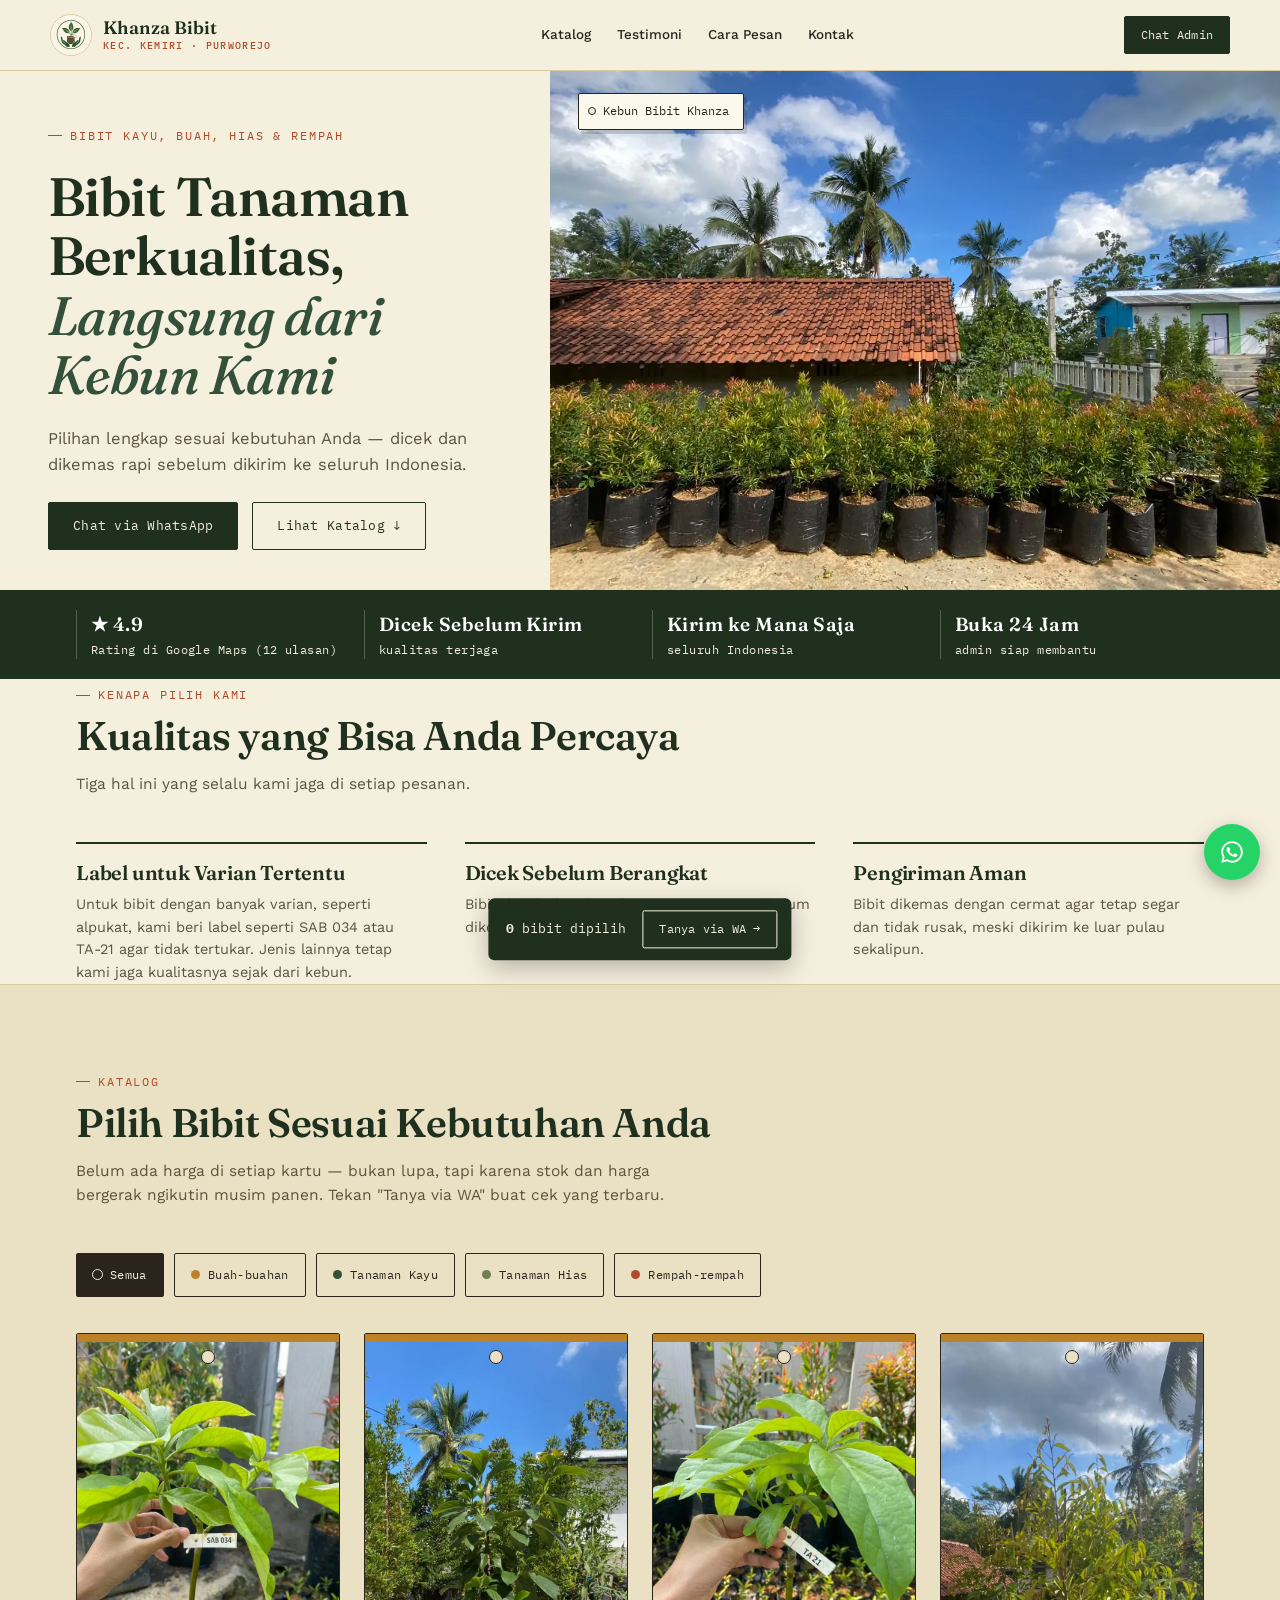
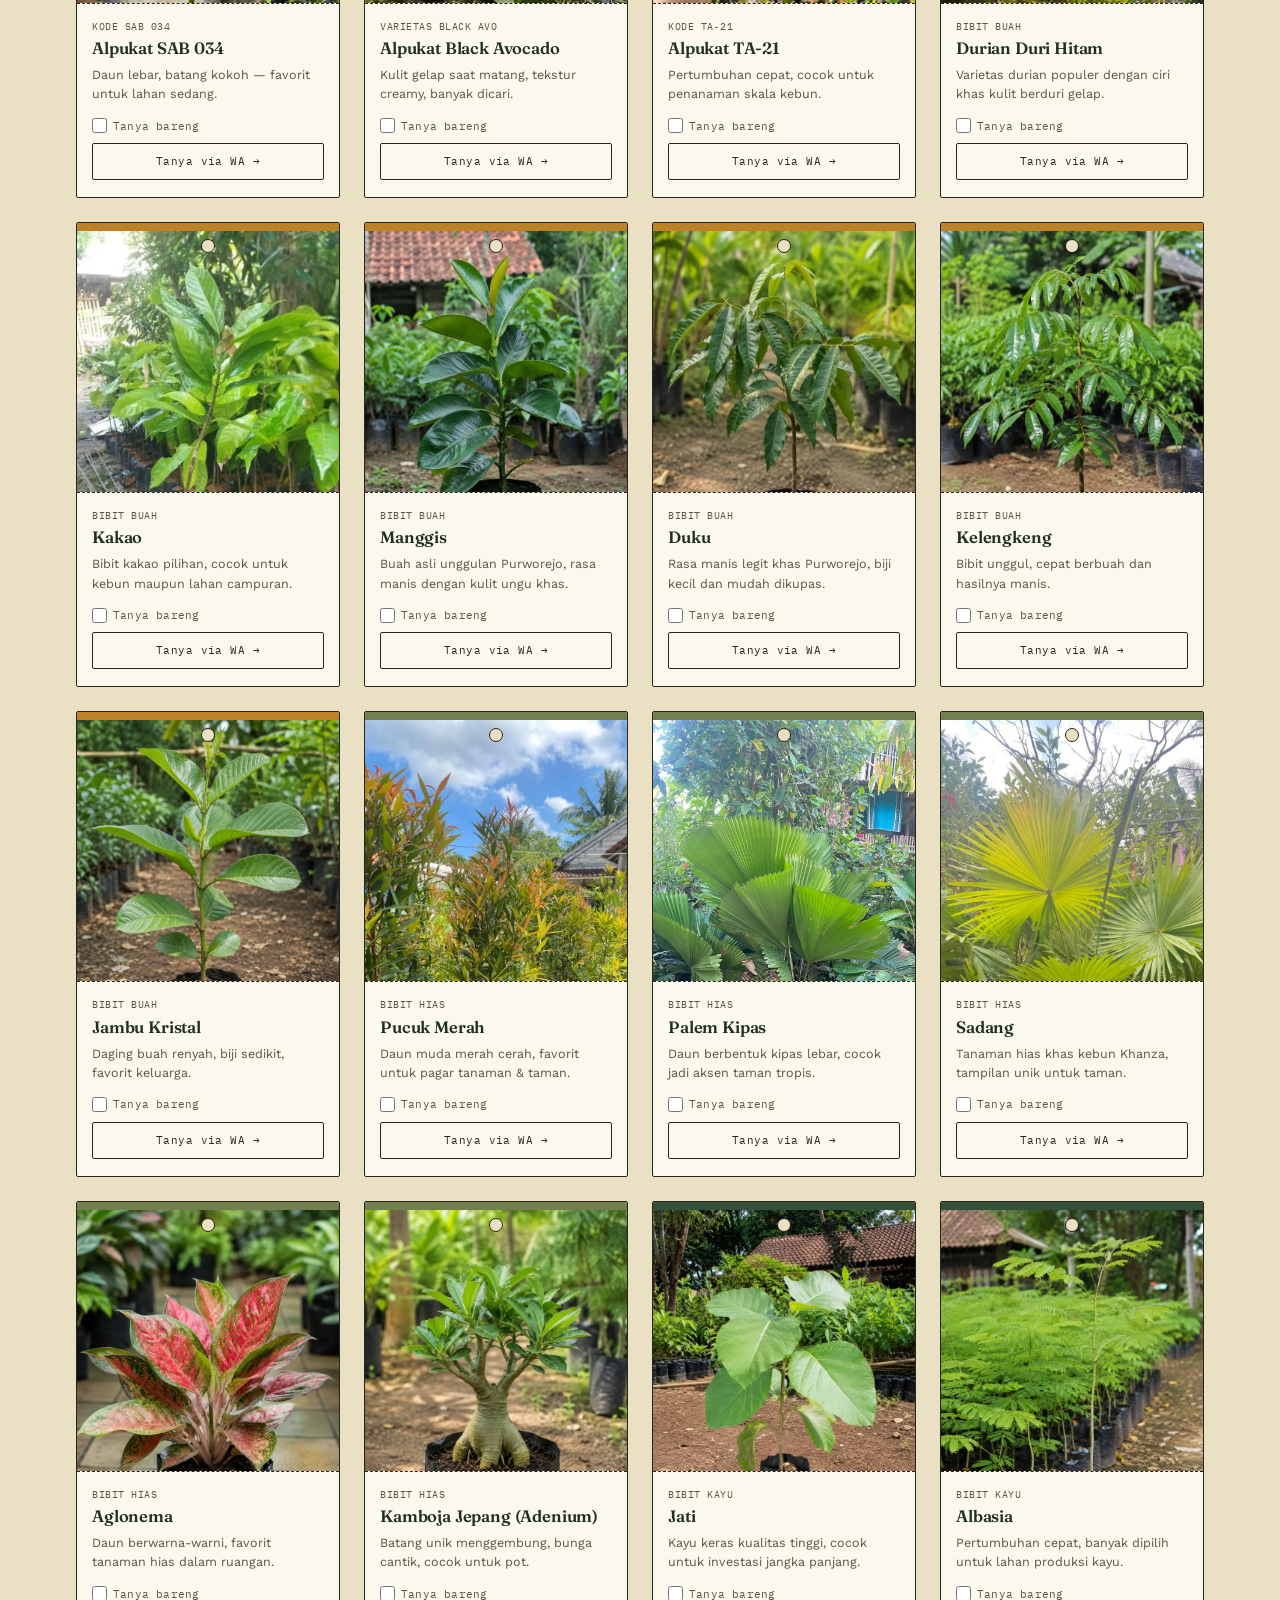
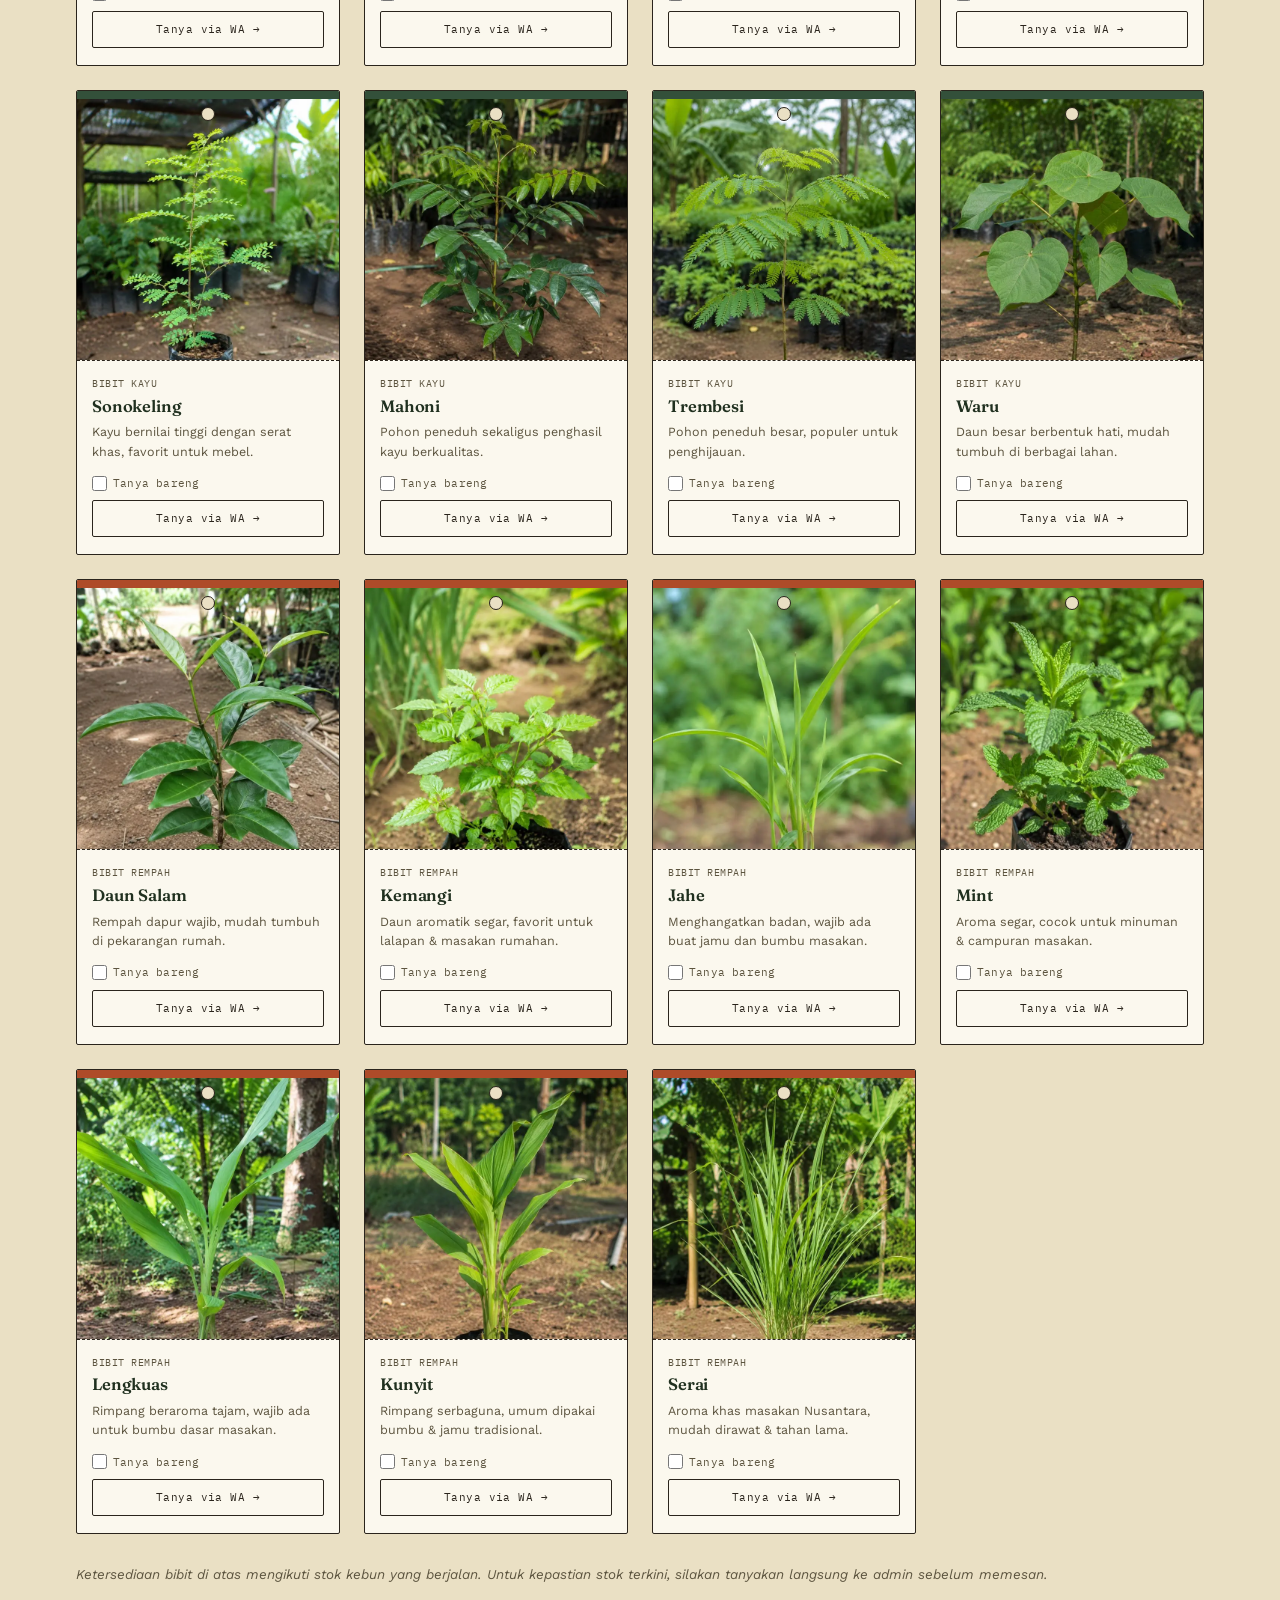
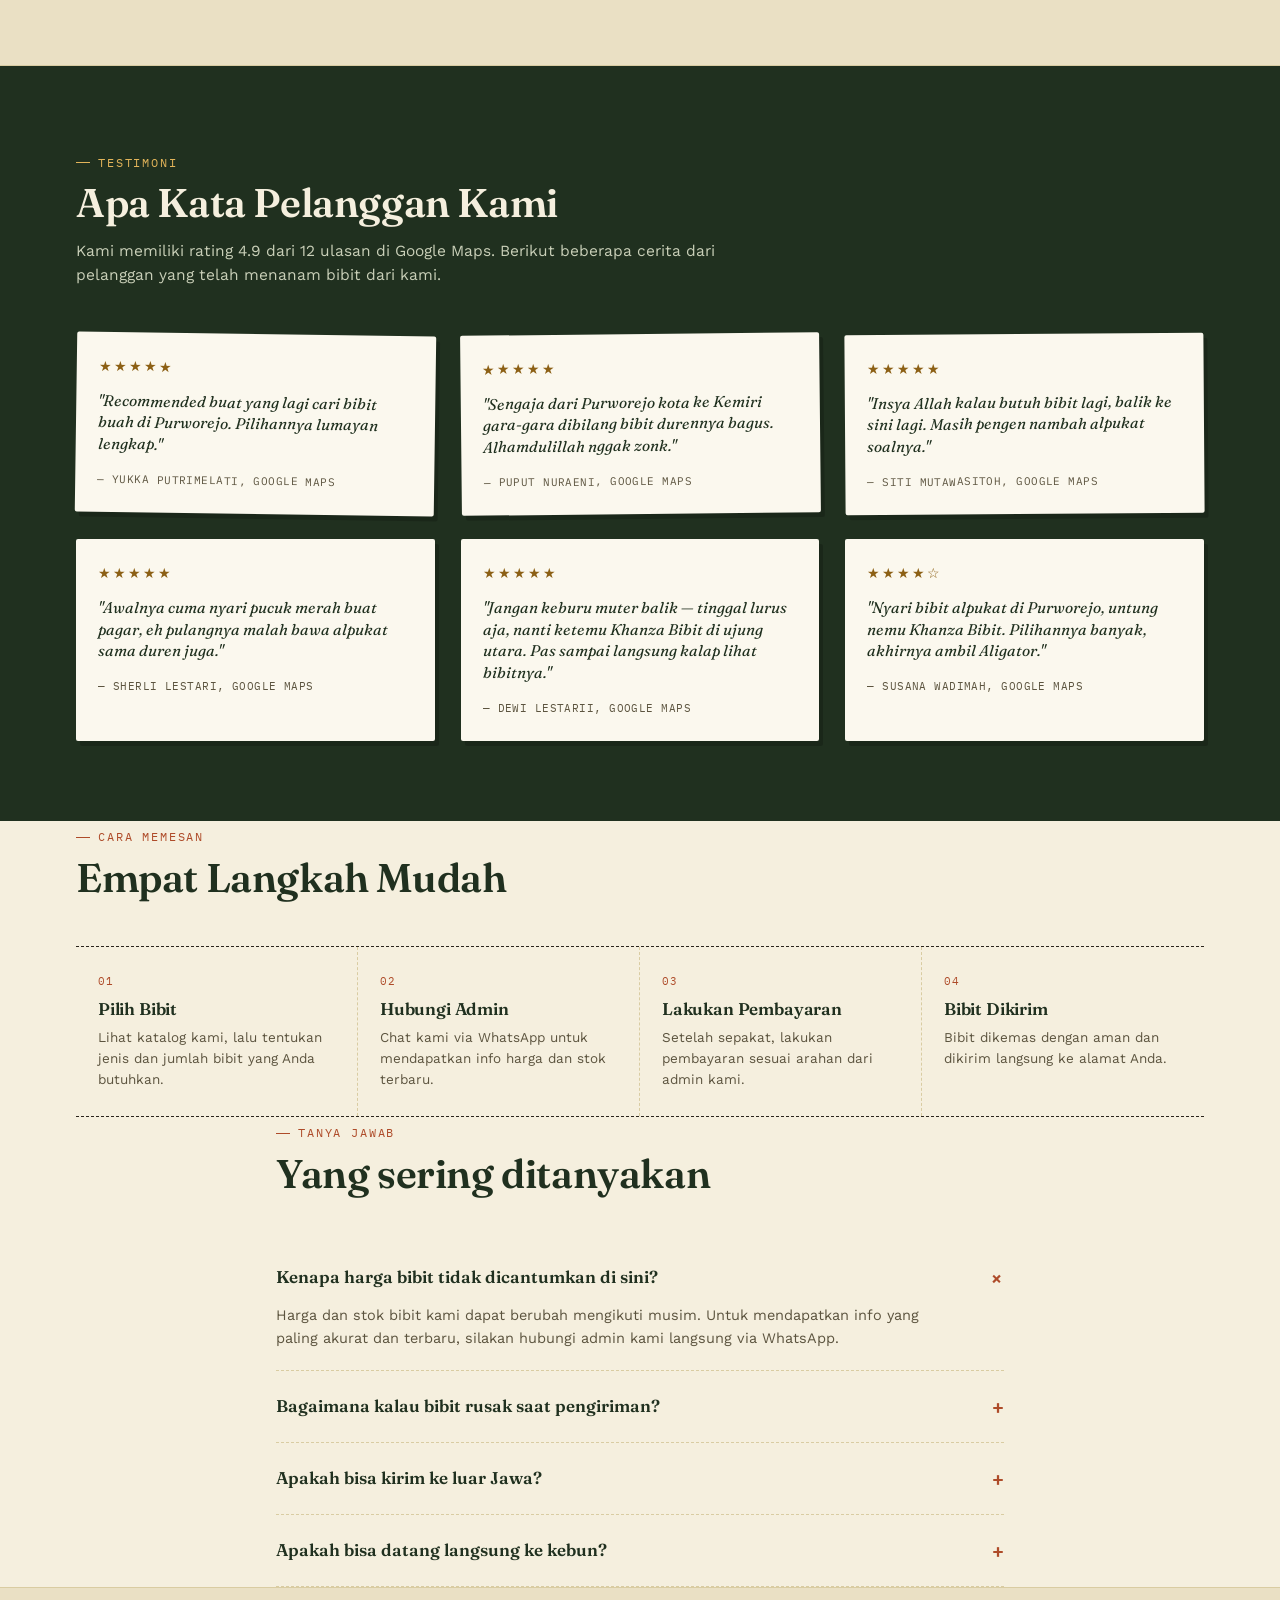
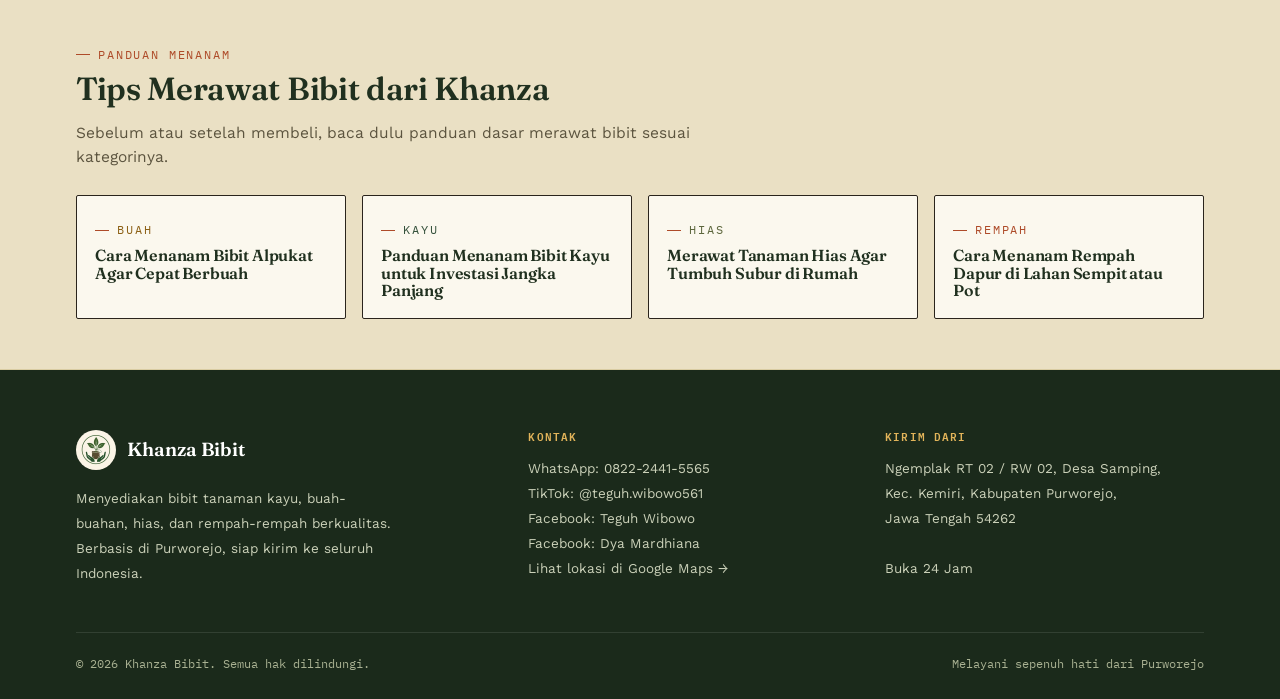
==== index.html @ 4791e029 "Add files via upload" ====
<!DOCTYPE html>
<html lang="id">
<head>
<meta charset="UTF-8">
<meta name="google-site-verification" content="ctXkL6KuBMznNHbs9jCUApY6yQh5nB_k7ubTmcG5HVM" />
<meta name="viewport" content="width=device-width, initial-scale=1.0">
<title>Khanza Bibit — Purworejo | Bibit Kayu, Buah, Hias &amp; Rempah</title>
<meta name="description" content="Khanza Bibit, Purworejo — bibit kayu, buah, hias, dan rempah berkualitas, dicek sebelum dikirim ke seluruh Indonesia. Rating 4.9, 12 ulasan Google Maps.">
<link rel="icon" type="image/png" href="images/favicon.png">
<link rel="apple-touch-icon" href="images/apple-touch-icon.png">
<meta property="og:title" content="Khanza Bibit — Purworejo">
<meta property="og:description" content="Bibit tanaman kayu, buah-buahan, hias, dan rempah-rempah berkualitas dari Purworejo. Dicek sebelum dikirim ke seluruh Indonesia.">
<meta property="og:image" content="https://khanzabibit.vercel.app/images/banner.jpg">
<meta property="og:type" content="website">
<meta property="og:url" content="https://khanzabibit.vercel.app/">
<meta name="twitter:card" content="summary_large_image">
<meta name="twitter:title" content="Khanza Bibit — Purworejo">
<meta name="twitter:description" content="Bibit tanaman kayu, buah-buahan, hias, dan rempah-rempah berkualitas dari Purworejo. Dicek sebelum dikirim ke seluruh Indonesia.">
<meta name="twitter:image" content="https://khanzabibit.vercel.app/images/banner.jpg">
<link rel="canonical" href="https://khanzabibit.vercel.app/">
<link rel="preload" as="image" href="images/pucuk-merah-baris.webp" type="image/webp" fetchpriority="high">
<meta name="theme-color" content="#33503A">
<link rel="preconnect" href="https://fonts.googleapis.com">
<link rel="preconnect" href="https://fonts.gstatic.com" crossorigin>
<link href="https://fonts.googleapis.com/css2?family=Fraunces:ital,opsz,wght@0,9..144,400;0,9..144,500;0,9..144,600;0,9..144,700;1,9..144,500;1,9..144,600&family=Work+Sans:wght@400;500;600&family=IBM+Plex+Mono:wght@400;500;600&display=swap" rel="stylesheet">
<link rel="stylesheet" href="css/style.css">
</head>
<body>

<a href="#top" class="skip-link">Lewati ke konten utama</a>

<header>
  <div class="wrap nav">
    <a href="#top" class="brand">
      <picture><source srcset="images/logo.webp" type="image/webp"><img loading="lazy" src="images/logo.png" alt="Logo Khanza Bibit" width="160" height="160"></picture>
      <span class="brand-text">Khanza Bibit<span>Kec. Kemiri · Purworejo</span></span>
    </a>
    <nav class="nav-links" id="navLinks">
      <a href="#produk">Katalog</a>
      <a href="#testimoni">Testimoni</a>
      <a href="#cara-pesan">Cara Pesan</a>
      <a href="#kontak">Kontak</a>
    </nav>
    <a class="btn btn-fill btn-sm" style="display:none" id="navCta" href="https://wa.me/6282224415565?text=Halo%20Khanza%20Bibit%2C%20saya%20mau%20tanya%20bibit%20tanaman" target="_blank" rel="noopener">Chat Admin</a>
    <button class="menu-toggle" id="menuToggle" aria-label="Menu" aria-expanded="false" aria-controls="navLinks">
      <svg width="22" height="22" viewBox="0 0 24 24" fill="none" xmlns="http://www.w3.org/2000/svg" aria-hidden="true">
        <path d="M3 6H21" stroke="currentColor" stroke-width="2" stroke-linecap="round"/>
        <path d="M3 12H21" stroke="currentColor" stroke-width="2" stroke-linecap="round"/>
        <path d="M3 18H21" stroke="currentColor" stroke-width="2" stroke-linecap="round"/>
      </svg>
    </button>
  </div>
</header>

<main id="top">

  <!-- HERO -->
  <section class="hero" style="padding:0;">
    <div class="hero-copy">
      <span class="eyebrow">Bibit Kayu, Buah, Hias & Rempah</span>
      <h1>Bibit Tanaman Berkualitas, <em>Langsung dari Kebun Kami</em></h1>
      <p class="lede">Pilihan lengkap sesuai kebutuhan Anda — dicek dan dikemas rapi sebelum dikirim ke seluruh Indonesia.</p>
      <div class="hero-actions">
        <a class="btn btn-fill" href="https://wa.me/6282224415565?text=Halo%20Khanza%20Bibit%2C%20saya%20mau%20tanya-tanya" target="_blank" rel="noopener">Chat via WhatsApp</a>
        <a class="btn btn-line" href="#produk">Lihat Katalog ↓</a>
      </div>
    </div>
    <div class="hero-media">
      <picture><source srcset="images/pucuk-merah-baris.webp" type="image/webp"><img src="images/pucuk-merah-baris.jpg" alt="Barisan bibit Pucuk Merah di kebun Khanza Bibit, Purworejo" width="1600" height="900" fetchpriority="high"></picture>
      <span class="hero-tag">Kebun Bibit Khanza</span>
    </div>
  </section>

  <!-- STAT STRIP -->
  <div class="strip">
    <div class="wrap">
      <div class="item"><b>&#9733; 4.9</b>Rating di Google Maps (12 ulasan)</div>
      <div class="item"><b>Dicek Sebelum Kirim</b>kualitas terjaga</div>
      <div class="item"><b>Kirim ke Mana Saja</b>seluruh Indonesia</div>
      <div class="item"><b>Buka 24 Jam</b>admin siap membantu</div>
    </div>
  </div>

  <!-- KENAPA -->
  <section class="wrap">
    <div class="section-head">
      <span class="eyebrow">Kenapa Pilih Kami</span>
      <h2>Kualitas yang Bisa Anda Percaya</h2>
      <p>Tiga hal ini yang selalu kami jaga di setiap pesanan.</p>
    </div>
    <div class="why-grid">
      <div class="why-item">
        <h3>Label untuk Varian Tertentu</h3>
        <p>Untuk bibit dengan banyak varian, seperti alpukat, kami beri label seperti SAB&nbsp;034 atau TA&#8209;21 agar tidak tertukar. Jenis lainnya tetap kami jaga kualitasnya sejak dari kebun.</p>
      </div>
      <div class="why-item">
        <h3>Dicek Sebelum Berangkat</h3>
        <p>Bibit dipilih dan diperiksa satu per satu sebelum dikemas — bukan asal ambil dari kebun.</p>
      </div>
      <div class="why-item">
        <h3>Pengiriman Aman</h3>
        <p>Bibit dikemas dengan cermat agar tetap segar dan tidak rusak, meski dikirim ke luar pulau sekalipun.</p>
      </div>
    </div>
  </section>

  <!-- KATALOG -->
  <section class="katalog-bg" id="produk">
    <div class="wrap">
      <div class="section-head">
        <span class="eyebrow">Katalog</span>
        <h2>Pilih Bibit Sesuai Kebutuhan Anda</h2>
        <p>Belum ada harga di setiap kartu — bukan lupa, tapi karena stok dan harga bergerak ngikutin musim panen. Tekan "Tanya via WA" buat cek yang terbaru.</p>
      </div>

      <div class="filters" id="filters">
        <button class="filter-btn active" data-cat="all"><span class="dot" style="background:#2A241C"></span>Semua</button>
        <button class="filter-btn" data-cat="buah"><span class="dot" style="background:var(--ochre)"></span>Buah-buahan</button>
        <button class="filter-btn" data-cat="kayu"><span class="dot" style="background:var(--pine)"></span>Tanaman Kayu</button>
        <button class="filter-btn" data-cat="hias"><span class="dot" style="background:var(--moss-solid)"></span>Tanaman Hias</button>
        <button class="filter-btn" data-cat="rempah"><span class="dot" style="background:var(--paprika)"></span>Rempah-rempah</button>
      </div>

      <div class="grid-produk" id="grid-produk">

<!-- ===== BUAH-BUAHAN ===== -->

        <div class="produk" data-cat="buah">
          <div class="produk-band" style="background:var(--ochre)"></div>
          <div class="produk-img">
            <span class="produk-hole"></span>
            <picture><source srcset="images/alpukat-sab034.webp" type="image/webp"><img loading="lazy" src="images/alpukat-sab034.jpg" alt="Bibit alpukat SAB 034" width="756" height="1008"></picture>
          </div>
          <div class="produk-info">
            <div class="produk-kode">Kode SAB&nbsp;034</div>
            <h3>Alpukat SAB&nbsp;034</h3>
            <p class="produk-desc">Daun lebar, batang kokoh — favorit untuk lahan sedang.</p>
            <label class="produk-pilih"><input type="checkbox" class="pilih-produk" data-nama="Alpukat SAB 034"><span>Tanya bareng</span></label>
            <a class="produk-cta" href="https://wa.me/6282224415565?text=Halo%2C%20saya%20tertarik%20dengan%20Bibit%20Alpukat%20SAB%20034%2C%20boleh%20info%20harga%20%26%20stoknya%3F" target="_blank" rel="noopener">Tanya via WA →</a>
          </div>
        </div>

        <div class="produk" data-cat="buah">
          <div class="produk-band" style="background:var(--ochre)"></div>
          <div class="produk-img">
            <span class="produk-hole"></span>
            <picture><source srcset="images/alpukat-black-avocado.webp" type="image/webp"><img loading="lazy" src="images/alpukat-black-avocado.jpg" alt="Bibit alpukat Black Avocado" width="700" height="1244"></picture>
          </div>
          <div class="produk-info">
            <div class="produk-kode">Varietas Black Avo</div>
            <h3>Alpukat Black Avocado</h3>
            <p class="produk-desc">Kulit gelap saat matang, tekstur creamy, banyak dicari.</p>
            <label class="produk-pilih"><input type="checkbox" class="pilih-produk" data-nama="Alpukat Black Avocado"><span>Tanya bareng</span></label>
            <a class="produk-cta" href="https://wa.me/6282224415565?text=Halo%2C%20saya%20tertarik%20dengan%20Bibit%20Alpukat%20Black%20Avocado%2C%20boleh%20info%20harga%20%26%20stoknya%3F" target="_blank" rel="noopener">Tanya via WA →</a>
          </div>
        </div>

        <div class="produk" data-cat="buah">
          <div class="produk-band" style="background:var(--ochre)"></div>
          <div class="produk-img">
            <span class="produk-hole"></span>
            <picture><source srcset="images/alpukat-ta21.webp" type="image/webp"><img loading="lazy" src="images/alpukat-ta21.jpg" alt="Bibit alpukat TA-21" width="700" height="933"></picture>
          </div>
          <div class="produk-info">
            <div class="produk-kode">Kode TA&#8209;21</div>
            <h3>Alpukat TA&#8209;21</h3>
            <p class="produk-desc">Pertumbuhan cepat, cocok untuk penanaman skala kebun.</p>
            <label class="produk-pilih"><input type="checkbox" class="pilih-produk" data-nama="Alpukat TA-21"><span>Tanya bareng</span></label>
            <a class="produk-cta" href="https://wa.me/6282224415565?text=Halo%2C%20saya%20tertarik%20dengan%20Bibit%20Alpukat%20TA-21%2C%20boleh%20info%20harga%20%26%20stoknya%3F" target="_blank" rel="noopener">Tanya via WA →</a>
          </div>
        </div>

        <div class="produk" data-cat="buah">
          <div class="produk-band" style="background:var(--ochre)"></div>
          <div class="produk-img">
            <span class="produk-hole"></span>
            <picture><source srcset="images/durian-duri-hitam.webp" type="image/webp"><img loading="lazy" src="images/durian-duri-hitam.jpg" alt="Bibit durian duri hitam" width="700" height="1244"></picture>
          </div>
          <div class="produk-info">
            <div class="produk-kode">Bibit Buah</div>
            <h3>Durian Duri Hitam</h3>
            <p class="produk-desc">Varietas durian populer dengan ciri khas kulit berduri gelap.</p>
            <label class="produk-pilih"><input type="checkbox" class="pilih-produk" data-nama="Durian Duri Hitam"><span>Tanya bareng</span></label>
            <a class="produk-cta" href="https://wa.me/6282224415565?text=Halo%2C%20saya%20tertarik%20dengan%20Bibit%20Durian%20Duri%20Hitam%2C%20boleh%20info%20harga%20%26%20stoknya%3F" target="_blank" rel="noopener">Tanya via WA →</a>
          </div>
        </div>

        <div class="produk" data-cat="buah">
          <div class="produk-band" style="background:var(--ochre)"></div>
          <div class="produk-img">
            <span class="produk-hole"></span>
            <picture><source srcset="images/kakao.webp" type="image/webp"><img loading="lazy" src="images/kakao.jpg" alt="Bibit kakao" width="700" height="1244"></picture>
          </div>
          <div class="produk-info">
            <div class="produk-kode">Bibit Buah</div>
            <h3>Kakao</h3>
            <p class="produk-desc">Bibit kakao pilihan, cocok untuk kebun maupun lahan campuran.</p>
            <label class="produk-pilih"><input type="checkbox" class="pilih-produk" data-nama="Kakao"><span>Tanya bareng</span></label>
            <a class="produk-cta" href="https://wa.me/6282224415565?text=Halo%2C%20saya%20tertarik%20dengan%20Bibit%20Kakao%2C%20boleh%20info%20harga%20%26%20stoknya%3F" target="_blank" rel="noopener">Tanya via WA →</a>
          </div>
        </div>

        <div class="produk" data-cat="buah">
          <div class="produk-band" style="background:var(--ochre)"></div>
          <div class="produk-img">
            <span class="produk-hole"></span>
            <picture><source srcset="images/manggis.webp" type="image/webp"><img loading="lazy" src="images/manggis.jpg" alt="Bibit manggis" width="700" height="1050"></picture>
          </div>
          <div class="produk-info">
            <div class="produk-kode">Bibit Buah</div>
            <h3>Manggis</h3>
            <p class="produk-desc">Buah asli unggulan Purworejo, rasa manis dengan kulit ungu khas.</p>
            <label class="produk-pilih"><input type="checkbox" class="pilih-produk" data-nama="Manggis"><span>Tanya bareng</span></label>
            <a class="produk-cta" href="https://wa.me/6282224415565?text=Halo%2C%20saya%20tertarik%20dengan%20Bibit%20Manggis%2C%20boleh%20info%20harga%20%26%20stoknya%3F" target="_blank" rel="noopener">Tanya via WA →</a>
          </div>
        </div>

        <div class="produk" data-cat="buah">
          <div class="produk-band" style="background:var(--ochre)"></div>
          <div class="produk-img">
            <span class="produk-hole"></span>
            <picture><source srcset="images/duku.webp" type="image/webp"><img loading="lazy" src="images/duku.jpg" alt="Bibit duku" width="700" height="1050"></picture>
          </div>
          <div class="produk-info">
            <div class="produk-kode">Bibit Buah</div>
            <h3>Duku</h3>
            <p class="produk-desc">Rasa manis legit khas Purworejo, biji kecil dan mudah dikupas.</p>
            <label class="produk-pilih"><input type="checkbox" class="pilih-produk" data-nama="Duku"><span>Tanya bareng</span></label>
            <a class="produk-cta" href="https://wa.me/6282224415565?text=Halo%2C%20saya%20tertarik%20dengan%20Bibit%20Duku%2C%20boleh%20info%20harga%20%26%20stoknya%3F" target="_blank" rel="noopener">Tanya via WA →</a>
          </div>
        </div>

        <div class="produk" data-cat="buah">
          <div class="produk-band" style="background:var(--ochre)"></div>
          <div class="produk-img">
            <span class="produk-hole"></span>
            <picture><source srcset="images/kelengkeng.webp" type="image/webp"><img loading="lazy" src="images/kelengkeng.jpg" alt="Bibit kelengkeng" width="700" height="1050"></picture>
          </div>
          <div class="produk-info">
            <div class="produk-kode">Bibit Buah</div>
            <h3>Kelengkeng</h3>
            <p class="produk-desc">Bibit unggul, cepat berbuah dan hasilnya manis.</p>
            <label class="produk-pilih"><input type="checkbox" class="pilih-produk" data-nama="Kelengkeng"><span>Tanya bareng</span></label>
            <a class="produk-cta" href="https://wa.me/6282224415565?text=Halo%2C%20saya%20tertarik%20dengan%20Bibit%20Kelengkeng%2C%20boleh%20info%20harga%20%26%20stoknya%3F" target="_blank" rel="noopener">Tanya via WA →</a>
          </div>
        </div>

        <div class="produk" data-cat="buah">
          <div class="produk-band" style="background:var(--ochre)"></div>
          <div class="produk-img">
            <span class="produk-hole"></span>
            <picture><source srcset="images/jambu-kristal.webp" type="image/webp"><img loading="lazy" src="images/jambu-kristal.jpg" alt="Bibit jambu kristal" width="700" height="1050"></picture>
          </div>
          <div class="produk-info">
            <div class="produk-kode">Bibit Buah</div>
            <h3>Jambu Kristal</h3>
            <p class="produk-desc">Daging buah renyah, biji sedikit, favorit keluarga.</p>
            <label class="produk-pilih"><input type="checkbox" class="pilih-produk" data-nama="Jambu Kristal"><span>Tanya bareng</span></label>
            <a class="produk-cta" href="https://wa.me/6282224415565?text=Halo%2C%20saya%20tertarik%20dengan%20Bibit%20Jambu%20Kristal%2C%20boleh%20info%20harga%20%26%20stoknya%3F" target="_blank" rel="noopener">Tanya via WA →</a>
          </div>
        </div>


        <!-- ===== TANAMAN HIAS ===== -->

        <div class="produk" data-cat="hias">
          <div class="produk-band" style="background:var(--moss-solid)"></div>
          <div class="produk-img">
            <span class="produk-hole"></span>
            <picture><source srcset="images/pucuk-merah.webp" type="image/webp"><img loading="lazy" src="images/pucuk-merah.jpg" alt="Bibit pucuk merah" width="700" height="1244"></picture>
          </div>
          <div class="produk-info">
            <div class="produk-kode">Bibit Hias</div>
            <h3>Pucuk Merah</h3>
            <p class="produk-desc">Daun muda merah cerah, favorit untuk pagar tanaman & taman.</p>
            <label class="produk-pilih"><input type="checkbox" class="pilih-produk" data-nama="Pucuk Merah"><span>Tanya bareng</span></label>
            <a class="produk-cta" href="https://wa.me/6282224415565?text=Halo%2C%20saya%20tertarik%20dengan%20Bibit%20Pucuk%20Merah%2C%20boleh%20info%20harga%20%26%20stoknya%3F" target="_blank" rel="noopener">Tanya via WA →</a>
          </div>
        </div>

        <div class="produk" data-cat="hias">
          <div class="produk-band" style="background:var(--moss-solid)"></div>
          <div class="produk-img">
            <span class="produk-hole"></span>
            <picture><source srcset="images/palem-kipas.webp" type="image/webp"><img loading="lazy" src="images/palem-kipas.jpg" alt="Bibit palem kipas" width="900" height="1600"></picture>
          </div>
          <div class="produk-info">
            <div class="produk-kode">Bibit Hias</div>
            <h3>Palem Kipas</h3>
            <p class="produk-desc">Daun berbentuk kipas lebar, cocok jadi aksen taman tropis.</p>
            <label class="produk-pilih"><input type="checkbox" class="pilih-produk" data-nama="Palem Kipas"><span>Tanya bareng</span></label>
            <a class="produk-cta" href="https://wa.me/6282224415565?text=Halo%2C%20saya%20tertarik%20dengan%20Bibit%20Palem%20Kipas%2C%20boleh%20info%20harga%20%26%20stoknya%3F" target="_blank" rel="noopener">Tanya via WA →</a>
          </div>
        </div>

        <div class="produk" data-cat="hias">
          <div class="produk-band" style="background:var(--moss-solid)"></div>
          <div class="produk-img">
            <span class="produk-hole"></span>
            <picture><source srcset="images/sadang.webp" type="image/webp"><img loading="lazy" src="images/sadang.jpg" alt="Bibit sadang" width="700" height="1244"></picture>
          </div>
          <div class="produk-info">
            <div class="produk-kode">Bibit Hias</div>
            <h3>Sadang</h3>
            <p class="produk-desc">Tanaman hias khas kebun Khanza, tampilan unik untuk taman.</p>
            <label class="produk-pilih"><input type="checkbox" class="pilih-produk" data-nama="Sadang"><span>Tanya bareng</span></label>
            <a class="produk-cta" href="https://wa.me/6282224415565?text=Halo%2C%20saya%20tertarik%20dengan%20Bibit%20Sadang%2C%20boleh%20info%20harga%20%26%20stoknya%3F" target="_blank" rel="noopener">Tanya via WA →</a>
          </div>
        </div>

        <div class="produk" data-cat="hias">
          <div class="produk-band" style="background:var(--moss-solid)"></div>
          <div class="produk-img">
            <span class="produk-hole"></span>
            <picture><source srcset="images/aglonema.webp" type="image/webp"><img loading="lazy" src="images/aglonema.jpg" alt="Bibit aglonema" width="700" height="1050"></picture>
          </div>
          <div class="produk-info">
            <div class="produk-kode">Bibit Hias</div>
            <h3>Aglonema</h3>
            <p class="produk-desc">Daun berwarna-warni, favorit tanaman hias dalam ruangan.</p>
            <label class="produk-pilih"><input type="checkbox" class="pilih-produk" data-nama="Aglonema"><span>Tanya bareng</span></label>
            <a class="produk-cta" href="https://wa.me/6282224415565?text=Halo%2C%20saya%20tertarik%20dengan%20Bibit%20Aglonema%2C%20boleh%20info%20harga%20%26%20stoknya%3F" target="_blank" rel="noopener">Tanya via WA →</a>
          </div>
        </div>

        <div class="produk" data-cat="hias">
          <div class="produk-band" style="background:var(--moss-solid)"></div>
          <div class="produk-img">
            <span class="produk-hole"></span>
            <picture><source srcset="images/kamboja-jepang.webp" type="image/webp"><img loading="lazy" src="images/kamboja-jepang.jpg" alt="Bibit kamboja jepang adenium" width="700" height="1050"></picture>
          </div>
          <div class="produk-info">
            <div class="produk-kode">Bibit Hias</div>
            <h3>Kamboja Jepang (Adenium)</h3>
            <p class="produk-desc">Batang unik menggembung, bunga cantik, cocok untuk pot.</p>
            <label class="produk-pilih"><input type="checkbox" class="pilih-produk" data-nama="Kamboja Jepang (Adenium)"><span>Tanya bareng</span></label>
            <a class="produk-cta" href="https://wa.me/6282224415565?text=Halo%2C%20saya%20tertarik%20dengan%20Bibit%20Kamboja%20Jepang%20%28Adenium%29%2C%20boleh%20info%20harga%20%26%20stoknya%3F" target="_blank" rel="noopener">Tanya via WA →</a>
          </div>
        </div>


        <!-- ===== TANAMAN KAYU ===== -->

        <div class="produk" data-cat="kayu">
          <div class="produk-band" style="background:var(--pine)"></div>
          <div class="produk-img">
            <span class="produk-hole"></span>
            <picture><source srcset="images/jati.webp" type="image/webp"><img loading="lazy" src="images/jati.jpg" alt="Bibit jati" width="700" height="1050"></picture>
          </div>
          <div class="produk-info">
            <div class="produk-kode">Bibit Kayu</div>
            <h3>Jati</h3>
            <p class="produk-desc">Kayu keras kualitas tinggi, cocok untuk investasi jangka panjang.</p>
            <label class="produk-pilih"><input type="checkbox" class="pilih-produk" data-nama="Jati"><span>Tanya bareng</span></label>
            <a class="produk-cta" href="https://wa.me/6282224415565?text=Halo%2C%20saya%20tertarik%20dengan%20Bibit%20Jati%2C%20boleh%20info%20harga%20%26%20stoknya%3F" target="_blank" rel="noopener">Tanya via WA →</a>
          </div>
        </div>

        <div class="produk" data-cat="kayu">
          <div class="produk-band" style="background:var(--pine)"></div>
          <div class="produk-img">
            <span class="produk-hole"></span>
            <picture><source srcset="images/albasia.webp" type="image/webp"><img loading="lazy" src="images/albasia.jpg" alt="Bibit albasia sengon" width="700" height="1050"></picture>
          </div>
          <div class="produk-info">
            <div class="produk-kode">Bibit Kayu</div>
            <h3>Albasia</h3>
            <p class="produk-desc">Pertumbuhan cepat, banyak dipilih untuk lahan produksi kayu.</p>
            <label class="produk-pilih"><input type="checkbox" class="pilih-produk" data-nama="Albasia"><span>Tanya bareng</span></label>
            <a class="produk-cta" href="https://wa.me/6282224415565?text=Halo%2C%20saya%20tertarik%20dengan%20Bibit%20Albasia%2C%20boleh%20info%20harga%20%26%20stoknya%3F" target="_blank" rel="noopener">Tanya via WA →</a>
          </div>
        </div>

        <div class="produk" data-cat="kayu">
          <div class="produk-band" style="background:var(--pine)"></div>
          <div class="produk-img">
            <span class="produk-hole"></span>
            <picture><source srcset="images/sonokeling.webp" type="image/webp"><img loading="lazy" src="images/sonokeling.jpg" alt="Bibit sonokeling" width="700" height="1050"></picture>
          </div>
          <div class="produk-info">
            <div class="produk-kode">Bibit Kayu</div>
            <h3>Sonokeling</h3>
            <p class="produk-desc">Kayu bernilai tinggi dengan serat khas, favorit untuk mebel.</p>
            <label class="produk-pilih"><input type="checkbox" class="pilih-produk" data-nama="Sonokeling"><span>Tanya bareng</span></label>
            <a class="produk-cta" href="https://wa.me/6282224415565?text=Halo%2C%20saya%20tertarik%20dengan%20Bibit%20Sonokeling%2C%20boleh%20info%20harga%20%26%20stoknya%3F" target="_blank" rel="noopener">Tanya via WA →</a>
          </div>
        </div>

        <div class="produk" data-cat="kayu">
          <div class="produk-band" style="background:var(--pine)"></div>
          <div class="produk-img">
            <span class="produk-hole"></span>
            <picture><source srcset="images/mahoni.webp" type="image/webp"><img loading="lazy" src="images/mahoni.jpg" alt="Bibit mahoni" width="700" height="1050"></picture>
          </div>
          <div class="produk-info">
            <div class="produk-kode">Bibit Kayu</div>
            <h3>Mahoni</h3>
            <p class="produk-desc">Pohon peneduh sekaligus penghasil kayu berkualitas.</p>
            <label class="produk-pilih"><input type="checkbox" class="pilih-produk" data-nama="Mahoni"><span>Tanya bareng</span></label>
            <a class="produk-cta" href="https://wa.me/6282224415565?text=Halo%2C%20saya%20tertarik%20dengan%20Bibit%20Mahoni%2C%20boleh%20info%20harga%20%26%20stoknya%3F" target="_blank" rel="noopener">Tanya via WA →</a>
          </div>
        </div>

        <div class="produk" data-cat="kayu">
          <div class="produk-band" style="background:var(--pine)"></div>
          <div class="produk-img">
            <span class="produk-hole"></span>
            <picture><source srcset="images/trembesi.webp" type="image/webp"><img loading="lazy" src="images/trembesi.jpg" alt="Bibit trembesi" width="700" height="1050"></picture>
          </div>
          <div class="produk-info">
            <div class="produk-kode">Bibit Kayu</div>
            <h3>Trembesi</h3>
            <p class="produk-desc">Pohon peneduh besar, populer untuk penghijauan.</p>
            <label class="produk-pilih"><input type="checkbox" class="pilih-produk" data-nama="Trembesi"><span>Tanya bareng</span></label>
            <a class="produk-cta" href="https://wa.me/6282224415565?text=Halo%2C%20saya%20tertarik%20dengan%20Bibit%20Trembesi%2C%20boleh%20info%20harga%20%26%20stoknya%3F" target="_blank" rel="noopener">Tanya via WA →</a>
          </div>
        </div>

        <div class="produk" data-cat="kayu">
          <div class="produk-band" style="background:var(--pine)"></div>
          <div class="produk-img">
            <span class="produk-hole"></span>
            <picture><source srcset="images/waru.webp" type="image/webp"><img loading="lazy" src="images/waru.jpg" alt="Bibit waru" width="700" height="1050"></picture>
          </div>
          <div class="produk-info">
            <div class="produk-kode">Bibit Kayu</div>
            <h3>Waru</h3>
            <p class="produk-desc">Daun besar berbentuk hati, mudah tumbuh di berbagai lahan.</p>
            <label class="produk-pilih"><input type="checkbox" class="pilih-produk" data-nama="Waru"><span>Tanya bareng</span></label>
            <a class="produk-cta" href="https://wa.me/6282224415565?text=Halo%2C%20saya%20tertarik%20dengan%20Bibit%20Waru%2C%20boleh%20info%20harga%20%26%20stoknya%3F" target="_blank" rel="noopener">Tanya via WA →</a>
          </div>
        </div>


        <!-- ===== REMPAH-REMPAH ===== -->

        <div class="produk" data-cat="rempah">
          <div class="produk-band" style="background:var(--paprika)"></div>
          <div class="produk-img">
            <span class="produk-hole"></span>
            <picture><source srcset="images/daun-salam.webp" type="image/webp"><img loading="lazy" src="images/daun-salam.jpg" alt="Bibit daun salam" width="700" height="1050"></picture>
          </div>
          <div class="produk-info">
            <div class="produk-kode">Bibit Rempah</div>
            <h3>Daun Salam</h3>
            <p class="produk-desc">Rempah dapur wajib, mudah tumbuh di pekarangan rumah.</p>
            <label class="produk-pilih"><input type="checkbox" class="pilih-produk" data-nama="Daun Salam"><span>Tanya bareng</span></label>
            <a class="produk-cta" href="https://wa.me/6282224415565?text=Halo%2C%20saya%20tertarik%20dengan%20Bibit%20Daun%20Salam%2C%20boleh%20info%20harga%20%26%20stoknya%3F" target="_blank" rel="noopener">Tanya via WA →</a>
          </div>
        </div>

        <div class="produk" data-cat="rempah">
          <div class="produk-band" style="background:var(--paprika)"></div>
          <div class="produk-img">
            <span class="produk-hole"></span>
            <picture><source srcset="images/kemangi.webp" type="image/webp"><img loading="lazy" src="images/kemangi.jpg" alt="Bibit kemangi" width="700" height="1050"></picture>
          </div>
          <div class="produk-info">
            <div class="produk-kode">Bibit Rempah</div>
            <h3>Kemangi</h3>
            <p class="produk-desc">Daun aromatik segar, favorit untuk lalapan & masakan rumahan.</p>
            <label class="produk-pilih"><input type="checkbox" class="pilih-produk" data-nama="Kemangi"><span>Tanya bareng</span></label>
            <a class="produk-cta" href="https://wa.me/6282224415565?text=Halo%2C%20saya%20tertarik%20dengan%20Bibit%20Kemangi%2C%20boleh%20info%20harga%20%26%20stoknya%3F" target="_blank" rel="noopener">Tanya via WA →</a>
          </div>
        </div>

        <div class="produk" data-cat="rempah">
          <div class="produk-band" style="background:var(--paprika)"></div>
          <div class="produk-img">
            <span class="produk-hole"></span>
            <picture><source srcset="images/jahe.webp" type="image/webp"><img loading="lazy" src="images/jahe.jpg" alt="Bibit jahe" width="700" height="1050"></picture>
          </div>
          <div class="produk-info">
            <div class="produk-kode">Bibit Rempah</div>
            <h3>Jahe</h3>
            <p class="produk-desc">Menghangatkan badan, wajib ada buat jamu dan bumbu masakan.</p>
            <label class="produk-pilih"><input type="checkbox" class="pilih-produk" data-nama="Jahe"><span>Tanya bareng</span></label>
            <a class="produk-cta" href="https://wa.me/6282224415565?text=Halo%2C%20saya%20tertarik%20dengan%20Bibit%20Jahe%2C%20boleh%20info%20harga%20%26%20stoknya%3F" target="_blank" rel="noopener">Tanya via WA →</a>
          </div>
        </div>

        <div class="produk" data-cat="rempah">
          <div class="produk-band" style="background:var(--paprika)"></div>
          <div class="produk-img">
            <span class="produk-hole"></span>
            <picture><source srcset="images/mint.webp" type="image/webp"><img loading="lazy" src="images/mint.jpg" alt="Bibit mint" width="700" height="1050"></picture>
          </div>
          <div class="produk-info">
            <div class="produk-kode">Bibit Rempah</div>
            <h3>Mint</h3>
            <p class="produk-desc">Aroma segar, cocok untuk minuman & campuran masakan.</p>
            <label class="produk-pilih"><input type="checkbox" class="pilih-produk" data-nama="Mint"><span>Tanya bareng</span></label>
            <a class="produk-cta" href="https://wa.me/6282224415565?text=Halo%2C%20saya%20tertarik%20dengan%20Bibit%20Mint%2C%20boleh%20info%20harga%20%26%20stoknya%3F" target="_blank" rel="noopener">Tanya via WA →</a>
          </div>
        </div>

        <div class="produk" data-cat="rempah">
          <div class="produk-band" style="background:var(--paprika)"></div>
          <div class="produk-img">
            <span class="produk-hole"></span>
            <picture><source srcset="images/lengkuas.webp" type="image/webp"><img loading="lazy" src="images/lengkuas.jpg" alt="Bibit lengkuas" width="700" height="1050"></picture>
          </div>
          <div class="produk-info">
            <div class="produk-kode">Bibit Rempah</div>
            <h3>Lengkuas</h3>
            <p class="produk-desc">Rimpang beraroma tajam, wajib ada untuk bumbu dasar masakan.</p>
            <label class="produk-pilih"><input type="checkbox" class="pilih-produk" data-nama="Lengkuas"><span>Tanya bareng</span></label>
            <a class="produk-cta" href="https://wa.me/6282224415565?text=Halo%2C%20saya%20tertarik%20dengan%20Bibit%20Lengkuas%2C%20boleh%20info%20harga%20%26%20stoknya%3F" target="_blank" rel="noopener">Tanya via WA →</a>
          </div>
        </div>

        <div class="produk" data-cat="rempah">
          <div class="produk-band" style="background:var(--paprika)"></div>
          <div class="produk-img">
            <span class="produk-hole"></span>
            <picture><source srcset="images/kunyit.webp" type="image/webp"><img loading="lazy" src="images/kunyit.jpg" alt="Bibit kunyit" width="700" height="1050"></picture>
          </div>
          <div class="produk-info">
            <div class="produk-kode">Bibit Rempah</div>
            <h3>Kunyit</h3>
            <p class="produk-desc">Rimpang serbaguna, umum dipakai bumbu & jamu tradisional.</p>
            <label class="produk-pilih"><input type="checkbox" class="pilih-produk" data-nama="Kunyit"><span>Tanya bareng</span></label>
            <a class="produk-cta" href="https://wa.me/6282224415565?text=Halo%2C%20saya%20tertarik%20dengan%20Bibit%20Kunyit%2C%20boleh%20info%20harga%20%26%20stoknya%3F" target="_blank" rel="noopener">Tanya via WA →</a>
          </div>
        </div>

        <div class="produk" data-cat="rempah">
          <div class="produk-band" style="background:var(--paprika)"></div>
          <div class="produk-img">
            <span class="produk-hole"></span>
            <picture><source srcset="images/serai.webp" type="image/webp"><img loading="lazy" src="images/serai.jpg" alt="Bibit serai" width="700" height="1050"></picture>
          </div>
          <div class="produk-info">
            <div class="produk-kode">Bibit Rempah</div>
            <h3>Serai</h3>
            <p class="produk-desc">Aroma khas masakan Nusantara, mudah dirawat & tahan lama.</p>
            <label class="produk-pilih"><input type="checkbox" class="pilih-produk" data-nama="Serai"><span>Tanya bareng</span></label>
            <a class="produk-cta" href="https://wa.me/6282224415565?text=Halo%2C%20saya%20tertarik%20dengan%20Bibit%20Serai%2C%20boleh%20info%20harga%20%26%20stoknya%3F" target="_blank" rel="noopener">Tanya via WA →</a>
          </div>
        </div>

      </div>

      <p class="katalog-note">Ketersediaan bibit di atas mengikuti stok kebun yang berjalan. Untuk kepastian stok terkini, silakan tanyakan langsung ke admin sebelum memesan.</p>
    </div>
  </section>


  <!-- TESTIMONI -->
  <section class="testi-bg" id="testimoni">
    <div class="wrap">
      <div class="section-head">
        <span class="eyebrow">Testimoni</span>
        <h2>Apa Kata Pelanggan Kami</h2>
        <p>Kami memiliki rating 4.9 dari 12 ulasan di Google Maps. Berikut beberapa cerita dari pelanggan yang telah menanam bibit dari kami.</p>
      </div>
      <div class="testi-grid">
        <div class="testi">
          <div class="stars">&#9733;&#9733;&#9733;&#9733;&#9733;</div>
          <p class="quote">"Recommended buat yang lagi cari bibit buah di Purworejo. Pilihannya lumayan lengkap."</p>
          <div class="who">— Yukka Putrimelati, Google Maps</div>
        </div>
        <div class="testi">
          <div class="stars">&#9733;&#9733;&#9733;&#9733;&#9733;</div>
          <p class="quote">"Sengaja dari Purworejo kota ke Kemiri gara-gara dibilang bibit durennya bagus. Alhamdulillah nggak zonk."</p>
          <div class="who">— Puput Nuraeni, Google Maps</div>
        </div>
        <div class="testi">
          <div class="stars">&#9733;&#9733;&#9733;&#9733;&#9733;</div>
          <p class="quote">"Insya Allah kalau butuh bibit lagi, balik ke sini lagi. Masih pengen nambah alpukat soalnya."</p>
          <div class="who">— Siti Mutawasitoh, Google Maps</div>
        </div>
        <div class="testi">
          <div class="stars">&#9733;&#9733;&#9733;&#9733;&#9733;</div>
          <p class="quote">"Awalnya cuma nyari pucuk merah buat pagar, eh pulangnya malah bawa alpukat sama duren juga."</p>
          <div class="who">— Sherli Lestari, Google Maps</div>
        </div>
        <div class="testi">
          <div class="stars">&#9733;&#9733;&#9733;&#9733;&#9733;</div>
          <p class="quote">"Jangan keburu muter balik — tinggal lurus aja, nanti ketemu Khanza Bibit di ujung utara. Pas sampai langsung kalap lihat bibitnya."</p>
          <div class="who">— Dewi Lestarii, Google Maps</div>
        </div>
        <div class="testi">
          <div class="stars">&#9733;&#9733;&#9733;&#9733;&#9734;</div>
          <p class="quote">"Nyari bibit alpukat di Purworejo, untung nemu Khanza Bibit. Pilihannya banyak, akhirnya ambil Aligator."</p>
          <div class="who">— Susana Wadimah, Google Maps</div>
        </div>
      </div>
    </div>
  </section>

  <!-- CARA PESAN -->
  <section class="wrap" id="cara-pesan">
    <div class="section-head">
      <span class="eyebrow">Cara Memesan</span>
      <h2>Empat Langkah Mudah</h2>
    </div>
    <div class="receipt">
      <div class="receipt-step">
        <div class="step-tag">01</div>
        <h3>Pilih Bibit</h3>
        <p>Lihat katalog kami, lalu tentukan jenis dan jumlah bibit yang Anda butuhkan.</p>
      </div>
      <div class="receipt-step">
        <div class="step-tag">02</div>
        <h3>Hubungi Admin</h3>
        <p>Chat kami via WhatsApp untuk mendapatkan info harga dan stok terbaru.</p>
      </div>
      <div class="receipt-step">
        <div class="step-tag">03</div>
        <h3>Lakukan Pembayaran</h3>
        <p>Setelah sepakat, lakukan pembayaran sesuai arahan dari admin kami.</p>
      </div>
      <div class="receipt-step">
        <div class="step-tag">04</div>
        <h3>Bibit Dikirim</h3>
        <p>Bibit dikemas dengan aman dan dikirim langsung ke alamat Anda.</p>
      </div>
    </div>
  </section>

  <!-- FAQ -->
  <section class="wrap" style="max-width:780px;">
    <div class="section-head">
      <span class="eyebrow">Tanya Jawab</span>
      <h2>Yang sering ditanyakan</h2>
    </div>
    <details class="faq-item" open>
      <summary>Kenapa harga bibit tidak dicantumkan di sini?</summary>
      <p>Harga dan stok bibit kami dapat berubah mengikuti musim. Untuk mendapatkan info yang paling akurat dan terbaru, silakan hubungi admin kami langsung via WhatsApp.</p>
    </details>
    <details class="faq-item">
      <summary>Bagaimana kalau bibit rusak saat pengiriman?</summary>
      <p>Kami pastikan bibit dalam kondisi terbaik dan dikemas dengan aman sebelum berangkat. Untuk pengiriman via jasa ekspedisi, kondisi selama perjalanan berada di luar kendali kami — namun tetap hubungi admin jika ada kendala, akan kami bantu carikan solusi terbaik. Untuk pengiriman yang kami antar sendiri, kondisi bibit sampai tujuan menjadi tanggung jawab kami.</p>
    </details>
    <details class="faq-item">
      <summary>Apakah bisa kirim ke luar Jawa?</summary>
      <p>Bisa. Kami siap mengirim bibit ke seluruh Indonesia, dengan pengemasan yang aman untuk perjalanan jauh.</p>
    </details>
    <details class="faq-item">
      <summary>Apakah bisa datang langsung ke kebun?</summary>
      <p>Tentu. Kebun kami berlokasi di Kec. Kemiri, Kabupaten Purworejo, dan buka 24 jam. Kami sarankan untuk menghubungi kami terlebih dahulu sebelum berkunjung.</p>
    </details>
  </section>

  <!-- PANDUAN MENANAM -->
  <section class="artikel-lainnya" style="border-top:1px solid var(--line); border-bottom:1px solid var(--line);">
    <div class="wrap">
      <div class="section-head" style="margin-bottom:26px;">
        <span class="eyebrow">Panduan Menanam</span>
        <h2 style="font-size:clamp(24px,3vw,32px); margin-top:8px;">Tips Merawat Bibit dari Khanza</h2>
        <p>Sebelum atau setelah membeli, baca dulu panduan dasar merawat bibit sesuai kategorinya.</p>
      </div>
      <div class="grid">
        <a class="artikel-card" href="artikel/cara-tanam-alpukat.html">
          <span class="eyebrow" style="color:var(--ochre-text)">Buah</span>
          <h3>Cara Menanam Bibit Alpukat Agar Cepat Berbuah</h3>
        </a>
        <a class="artikel-card" href="artikel/panduan-tanam-kayu.html">
          <span class="eyebrow" style="color:var(--pine)">Kayu</span>
          <h3>Panduan Menanam Bibit Kayu untuk Investasi Jangka Panjang</h3>
        </a>
        <a class="artikel-card" href="artikel/rawat-tanaman-hias.html">
          <span class="eyebrow" style="color:var(--moss-text)">Hias</span>
          <h3>Merawat Tanaman Hias Agar Tumbuh Subur di Rumah</h3>
        </a>
        <a class="artikel-card" href="artikel/tanam-rempah-pot.html">
          <span class="eyebrow" style="color:var(--paprika)">Rempah</span>
          <h3>Cara Menanam Rempah Dapur di Lahan Sempit atau Pot</h3>
        </a>
      </div>
    </div>
  </section>

</main>

<!-- FOOTER -->
<footer id="kontak">
  <div class="wrap">
    <div class="footer-grid">
      <div>
        <div class="footer-brand">
          <picture><source srcset="images/logo.webp" type="image/webp"><img loading="lazy" src="images/logo.png" alt="Logo Khanza Bibit" width="160" height="160"></picture>
          <span>Khanza Bibit</span>
        </div>
        <p style="max-width:320px;">Menyediakan bibit tanaman kayu, buah-buahan, hias, dan rempah-rempah berkualitas. Berbasis di Purworejo, siap kirim ke seluruh Indonesia.</p>
      </div>
      <div>
        <h3>Kontak</h3>
        <p>
          <a href="https://wa.me/6282224415565" target="_blank" rel="noopener">WhatsApp: 0822-2441-5565</a><br>
          <a href="https://www.tiktok.com/@teguh.wibowo561" target="_blank" rel="noopener">TikTok: @teguh.wibowo561</a><br>
          <a href="https://www.facebook.com/teguh.wibowo.597812" target="_blank" rel="noopener">Facebook: Teguh Wibowo</a><br>
          <a href="https://www.facebook.com/dya.mardhiana90" target="_blank" rel="noopener">Facebook: Dya Mardhiana</a><br>
          <a href="https://maps.app.goo.gl/UqwznX7Ne4UvaN2a9" target="_blank" rel="noopener">Lihat lokasi di Google Maps →</a>
        </p>
      </div>
      <div>
        <h3>Kirim Dari</h3>
        <p>
          Ngemplak RT 02 / RW 02, Desa Samping,<br>
          Kec. Kemiri, Kabupaten Purworejo,<br>
          Jawa Tengah 54262<br><br>
          Buka 24 Jam
        </p>
      </div>
    </div>
    <div class="foot-bottom">
      <span>© 2026 Khanza Bibit. Semua hak dilindungi.</span>
      <span>Melayani sepenuh hati dari Purworejo</span>
    </div>
  </div>
</footer>

<button class="back-to-top" id="backToTop" aria-label="Kembali ke atas">
  <svg width="18" height="18" viewBox="0 0 24 24" fill="none" xmlns="http://www.w3.org/2000/svg" aria-hidden="true">
    <path d="M12 19V5" stroke="currentColor" stroke-width="2" stroke-linecap="round"/>
    <path d="M5 12L12 5L19 12" stroke="currentColor" stroke-width="2" stroke-linecap="round" stroke-linejoin="round"/>
  </svg>
</button>
<a class="float-wa" href="https://wa.me/6282224415565?text=Halo%20Khanza%20Bibit%2C%20saya%20mau%20tanya%20bibit%20tanaman" target="_blank" rel="noopener" aria-label="Chat WhatsApp">
  <svg width="26" height="26" viewBox="0 0 24 24" fill="currentColor" xmlns="http://www.w3.org/2000/svg" aria-hidden="true">
    <path d="M12.04 2C6.58 2 2.13 6.45 2.13 11.91c0 1.75.46 3.45 1.32 4.95L2.05 22l5.25-1.38a9.9 9.9 0 0 0 4.74 1.2h.01c5.46 0 9.91-4.45 9.91-9.91 0-2.65-1.03-5.14-2.9-7.01A9.82 9.82 0 0 0 12.04 2Zm0 18.13h-.01a8.2 8.2 0 0 1-4.19-1.15l-.3-.18-3.12.82.83-3.04-.2-.31a8.19 8.19 0 0 1-1.26-4.36c0-4.53 3.69-8.22 8.23-8.22 2.2 0 4.26.86 5.82 2.41a8.17 8.17 0 0 1 2.41 5.82c0 4.53-3.69 8.21-8.21 8.21Zm4.5-6.15c-.25-.12-1.47-.72-1.69-.81-.23-.08-.39-.12-.56.13-.17.25-.64.81-.78.97-.14.17-.29.19-.53.06-.25-.12-1.04-.38-1.99-1.22-.73-.66-1.23-1.46-1.37-1.71-.14-.25-.02-.38.11-.51.11-.11.25-.29.37-.43.12-.14.16-.25.25-.41.08-.17.04-.31-.02-.43-.06-.12-.56-1.35-.77-1.85-.2-.48-.41-.42-.56-.43h-.48c-.17 0-.43.06-.66.31-.23.25-.86.84-.86 2.05s.88 2.38 1 2.54c.12.17 1.73 2.64 4.19 3.7.59.25 1.04.4 1.4.51.59.19 1.12.16 1.55.1.47-.07 1.47-.6 1.68-1.18.21-.58.21-1.08.14-1.18-.06-.11-.23-.17-.48-.29Z"/>
  </svg>
</a>

<div class="multi-wa-bar" id="multiWaBar">
  <span><strong id="multiCount">0</strong> bibit dipilih</span>
  <a id="multiWaLink" class="btn btn-fill btn-sm" href="#" target="_blank" rel="noopener">Tanya via WA →</a>
</div>

<script src="js/script.js"></script>

<script type="application/ld+json">
{
  "@context": "https://schema.org",
  "@type": "GardenStore",
  "name": "Khanza Bibit",
  "image": "https://khanzabibit.vercel.app/images/banner.jpg",
  "url": "https://khanzabibit.vercel.app/",
  "telephone": "+6282224415565",
  "priceRange": "$$",
  "address": {
    "@type": "PostalAddress",
    "streetAddress": "Ngemplak RT 02 / RW 02, Desa Samping",
    "addressLocality": "Kec. Kemiri",
    "addressRegion": "Kabupaten Purworejo, Jawa Tengah",
    "postalCode": "54262",
    "addressCountry": "ID"
  },
  "geo": {
    "@type": "GeoCoordinates",
    "latitude": -7.659488,
    "longitude": 109.8746012
  },
  "sameAs": [
    "https://www.tiktok.com/@teguh.wibowo561",
    "https://www.facebook.com/teguh.wibowo.597812",
    "https://www.facebook.com/dya.mardhiana90",
    "https://maps.app.goo.gl/UqwznX7Ne4UvaN2a9"
  ],
  "openingHoursSpecification": {
    "@type": "OpeningHoursSpecification",
    "dayOfWeek": ["Monday","Tuesday","Wednesday","Thursday","Friday","Saturday","Sunday"],
    "opens": "00:00",
    "closes": "23:59"
  }
}
</script>

<script type="application/ld+json">
{
  "@context": "https://schema.org",
  "@type": "FAQPage",
  "mainEntity": [
    {
      "@type": "Question",
      "name": "Kenapa harga bibit tidak dicantumkan di sini?",
      "acceptedAnswer": {
        "@type": "Answer",
        "text": "Harga dan stok bibit kami dapat berubah mengikuti musim. Untuk mendapatkan info yang paling akurat dan terbaru, silakan hubungi admin kami langsung via WhatsApp."
      }
    },
    {
      "@type": "Question",
      "name": "Bagaimana kalau bibit rusak saat pengiriman?",
      "acceptedAnswer": {
        "@type": "Answer",
        "text": "Kami pastikan bibit dalam kondisi terbaik dan dikemas dengan aman sebelum berangkat. Untuk pengiriman via jasa ekspedisi, kondisi selama perjalanan berada di luar kendali kami — namun tetap hubungi admin jika ada kendala, akan kami bantu carikan solusi terbaik. Untuk pengiriman yang kami antar sendiri, kondisi bibit sampai tujuan menjadi tanggung jawab kami."
      }
    },
    {
      "@type": "Question",
      "name": "Apakah bisa kirim ke luar Jawa?",
      "acceptedAnswer": {
        "@type": "Answer",
        "text": "Bisa. Kami siap mengirim bibit ke seluruh Indonesia, dengan pengemasan yang aman untuk perjalanan jauh."
      }
    },
    {
      "@type": "Question",
      "name": "Apakah bisa datang langsung ke kebun?",
      "acceptedAnswer": {
        "@type": "Answer",
        "text": "Tentu. Kebun kami berlokasi di Kec. Kemiri, Kabupaten Purworejo, dan buka 24 jam. Kami sarankan untuk menghubungi kami terlebih dahulu sebelum berkunjung."
      }
    }
  ]
}
</script>

</body>
</html>
---- css/style.css ----
:root{
    --paper:#F5EFDE;
    --paper-dark:#EAE0C4;
    --card:#FBF8EE;
    --ink:#2A241C;
    --ink-soft:#5C543F;
    --pine:#33503A;
    --pine-deep:#20301F;
    --ochre:#BD8127;
    --ochre-text:#8C6015;
    --moss-text:#5C663C;
    --moss:#75825033;
    --moss-solid:#727F4E;
    --paprika:#AE4B29;
    --line:#D9CCA2;
    --paper-rgb:245,239,222;
  }
  *{box-sizing:border-box; margin:0; padding:0;}
  html{scroll-behavior:smooth;}
  body{
    background:var(--paper);
    color:var(--ink);
    font-family:'Work Sans', sans-serif;
    line-height:1.55;
    -webkit-font-smoothing:antialiased;
  }
  img{max-width:100%; display:block;}
  picture{display:block;}
  a{color:inherit;}
  .wrap{max-width:1180px; margin:0 auto; padding:0 26px;}

  h1,h2,h3{
    font-family:'Fraunces', serif;
    color:var(--pine-deep);
    font-weight:600;
    line-height:1.1;
    letter-spacing:-0.01em;
  }
  em{ font-style:italic; color:var(--pine); font-weight:500; }

  .mono{
    font-family:'IBM Plex Mono', monospace;
  }
  .eyebrow{
    font-family:'IBM Plex Mono', monospace;
    font-size:11.5px;
    letter-spacing:0.16em;
    text-transform:uppercase;
    color:var(--paprika);
    display:inline-flex;
    align-items:center;
    gap:8px;
  }
  .eyebrow::before{
    content:"";
    width:14px; height:1px;
    background:var(--paprika);
    display:inline-block;
  }

  /* ---------- Buttons ---------- */
  .btn{
    display:inline-flex;
    align-items:center;
    gap:8px;
    font-family:'IBM Plex Mono', monospace;
    font-size:13px;
    letter-spacing:0.02em;
    text-decoration:none;
    padding:13px 24px;
    border-radius:2px;
    border:1.5px solid var(--pine-deep);
    transition:transform .15s ease, box-shadow .15s ease, background .15s ease;
  }
  .btn-fill{ background:var(--pine-deep); color:var(--paper); }
  .btn-fill:hover{ background:var(--pine); transform:translateY(-2px); box-shadow:3px 4px 0 var(--paprika); }
  .btn-line{ background:transparent; color:var(--pine-deep); }
  .btn-line:hover{ background:rgba(32,48,31,0.06); }
  .btn-sm{ padding:9px 16px; font-size:11.5px; }

  /* ---------- Header ---------- */
  header{
    position:sticky; top:0; z-index:50;
    background:rgba(245,239,222,0.92);
    backdrop-filter:blur(6px);
    border-bottom:1px solid var(--line);
  }
  .nav{
    display:flex; align-items:center; justify-content:space-between;
    padding:14px 0;
    gap:20px;
  }
  .brand{ display:flex; align-items:center; gap:11px; text-decoration:none; }
  .brand img{ height:42px; width:42px; border-radius:50%; border:1px solid var(--line); }
  .brand-text{ font-family:'Fraunces', serif; font-weight:600; color:var(--pine-deep); font-size:18px; line-height:1.15; }
  .brand-text span{ display:block; font-family:'IBM Plex Mono', monospace; font-size:9.5px; letter-spacing:0.14em; color:var(--paprika); font-weight:500; text-transform:uppercase; margin-top:2px; }
  .nav-links{ display:flex; align-items:center; gap:26px; font-size:13.5px; font-weight:500; }
  .nav-links a{ text-decoration:none; color:var(--ink); position:relative; padding-bottom:2px; }
  .nav-links a::after{ content:""; position:absolute; left:0; right:100%; bottom:0; height:1px; background:var(--paprika); transition:right .2s ease; }
  .nav-links a:hover::after{ right:0; }
  .menu-toggle{ display:none; background:none; border:none; font-size:22px; cursor:pointer; color:var(--pine-deep); }
  @media(max-width:900px){
    .nav-links{ display:none; }
    .menu-toggle{ display:block; }
  }
  .nav-links.open{
    display:flex !important; flex-direction:column; position:absolute;
    top:70px; left:0; right:0; background:var(--paper);
    padding:20px 26px; border-bottom:1px solid var(--line); gap:16px;
  }

  /* ---------- Hero ---------- */
  .hero{
    position:relative;
    display:grid;
    grid-template-columns:1fr;
  }
  .hero-media{ order:-1; }
  .hero-copy{ order:0; }
  @media(min-width:960px){
    .hero{ grid-template-columns: 0.86fr 1.14fr; }
    .hero-media{ order:0; }
  }
  .hero-copy{
    display:flex; flex-direction:column; justify-content:center;
    padding:40px 26px 40px;
    gap:22px;
    max-width:600px;
  }
  @media(min-width:960px){ .hero-copy{ padding:56px 24px 40px 48px; justify-content:flex-start; } }
  .hero h1{ font-size:clamp(34px, 4.6vw, 54px); }
  .hero p.lede{ font-size:16.5px; color:var(--ink-soft); max-width:470px; }
  .hero-actions{ display:flex; flex-wrap:wrap; gap:14px; margin-top:2px; }

  .hero-media{
    position:relative;
    min-height:260px;
    overflow:hidden;
  }
  @media(min-width:960px){ .hero-media{ min-height:460px; } }
  .hero-media img{ position:absolute; inset:0; width:100%; height:100%; object-fit:cover; display:block; }
  .hero-tag{
    position:absolute; top:22px; left:28px;
    background:var(--card);
    border:1px solid var(--ink);
    border-radius:2px;
    padding:8px 14px 8px 24px;
    font-family:'IBM Plex Mono', monospace;
    font-size:12px;
    color:var(--ink);
    z-index:2;
    box-shadow:3px 4px 0 rgba(0,0,0,0.15);
  }
  .hero-tag::before{
    content:""; position:absolute; left:9px; top:50%; transform:translateY(-50%);
    width:6px; height:6px; border-radius:50%; border:1.5px solid var(--ink); background:var(--paper);
  }

  /* ---------- Kraft stat strip ---------- */
  .strip{
    background:var(--pine-deep);
    color:var(--paper);
    padding:20px 0;
  }
  .strip .wrap{
    display:grid;
    grid-template-columns:repeat(2,1fr);
    gap:18px 24px;
  }
  @media(min-width:800px){ .strip .wrap{ grid-template-columns:repeat(4,1fr); } }
  .strip .item{
    font-family:'IBM Plex Mono', monospace; font-size:11.5px; letter-spacing:0.04em;
    border-left:1px solid rgba(245,239,222,0.25);
    padding-left:14px;
  }
  .strip .item b{ display:block; color:#fff; font-family:'Fraunces', serif; font-size:19px; font-weight:600; margin-bottom:2px; }

  /* ---------- Section basics ---------- */
  section{ padding:80px 0; }
  .section-head{ max-width:640px; margin-bottom:46px; }
  .section-head h2{ font-size:clamp(28px,3.4vw,40px); margin-top:10px; }
  .section-head p{ color:var(--ink-soft); margin-top:14px; font-size:15.5px; }

  /* ---------- Kenapa (asymmetric editorial) ---------- */
  .why-grid{ display:grid; grid-template-columns:1fr; gap:38px; }
  @media(min-width:860px){ .why-grid{ grid-template-columns:repeat(3,1fr); } }
  .why-item{ border-top:2px solid var(--pine-deep); padding-top:18px; }
  .why-item .why-label{ font-family:'IBM Plex Mono', monospace; font-size:11px; letter-spacing:0.1em; color:var(--paprika); text-transform:uppercase; margin-bottom:10px; display:block; }
  .why-item h3{ font-size:20px; margin-bottom:10px; }
  .why-item p{ font-size:14.5px; color:var(--ink-soft); }

  /* ---------- Katalog ---------- */
  .katalog-bg{ background:var(--paper-dark); border-top:1px solid var(--line); border-bottom:1px solid var(--line); }
  .filters{ display:flex; flex-wrap:wrap; gap:10px; margin-bottom:36px; }
  .filter-btn{
    font-family:'IBM Plex Mono', monospace;
    font-size:12px;
    letter-spacing:0.03em;
    padding:13px 16px;
    min-height:44px;
    border-radius:2px;
    border:1.5px solid var(--ink);
    background:transparent;
    color:var(--ink);
    cursor:pointer;
    display:inline-flex; align-items:center; gap:8px;
  }
  .filter-btn .dot{ width:9px; height:9px; border-radius:50%; display:inline-block; }
  .filter-btn.active, .filter-btn:hover{ background:var(--ink); color:var(--paper); }
  .filter-btn.active .dot, .filter-btn:hover .dot{ outline:1px solid var(--paper); }

  .grid-produk{ display:grid; grid-template-columns:repeat(2,1fr); gap:24px; }
  @media(min-width:640px){ .grid-produk{ grid-template-columns:repeat(3,1fr); } }
  @media(min-width:980px){ .grid-produk{ grid-template-columns:repeat(4,1fr); } }

  /* --- Signature element: seed-packet card --- */
  .produk{
    background:var(--card);
    border:1px solid var(--ink);
    border-radius:2px;
    overflow:hidden;
    position:relative;
    transition:transform .15s ease, box-shadow .15s ease;
  }
  .produk:hover{ transform:translateY(-4px); box-shadow:5px 6px 0 rgba(42,36,28,0.18); }
  .produk-band{
    height:8px;
    width:100%;
  }
  .produk-img{ aspect-ratio:1/1; overflow:hidden; position:relative; border-bottom:1px dashed var(--ink); }
  .produk-img img{ width:100%; height:100%; object-fit:cover; }
  .produk-hole{
    position:absolute; top:8px; left:50%; transform:translateX(-50%);
    width:14px; height:14px; border-radius:50%;
    background:var(--paper-dark); border:1px solid var(--ink);
    z-index:3;
  }
  .stok-badge{
    position:absolute; top:10px; right:10px;
    font-family:'IBM Plex Mono', monospace;
    font-size:9.5px; letter-spacing:0.04em;
    background:var(--paprika); color:#fff;
    padding:3px 8px; border-radius:2px;
    text-transform:uppercase;
  }
  .produk-info{ padding:15px 15px 17px; }
  .produk-kode{ font-family:'IBM Plex Mono', monospace; font-size:10px; color:var(--ink-soft); letter-spacing:0.05em; margin-bottom:5px; text-transform:uppercase; }
  .produk-info h3{ font-family:'Fraunces', serif; color:var(--pine-deep); font-size:16.5px; margin-bottom:6px; line-height:1.2; }
  .produk-info .produk-desc{ font-size:12.5px; color:var(--ink-soft); margin-bottom:14px; min-height:32px; }
  .produk-cta{
    display:flex; align-items:center; justify-content:center; gap:6px;
    width:100%;
    background:transparent; border:1px solid var(--ink); color:var(--ink); text-decoration:none;
    font-family:'IBM Plex Mono', monospace; font-size:11px; letter-spacing:0.04em;
    padding:9px 10px; border-radius:2px;
  }
  .produk-cta:hover{ background:var(--ink); color:var(--paper); }

  .produk-pilih{
    display:flex; align-items:center; gap:6px;
    font-family:'IBM Plex Mono', monospace; font-size:10.5px;
    color:var(--ink-soft); letter-spacing:0.02em;
    margin-bottom:9px; cursor:pointer; user-select:none;
  }
  .produk-pilih input{ width:15px; height:15px; accent-color:var(--pine-deep); cursor:pointer; }

  .multi-wa-bar{
    position:fixed; left:50%; bottom:20px; transform:translate(-50%, 130%);
    z-index:61;
    background:var(--pine-deep); color:var(--paper);
    border-radius:6px;
    padding:12px 14px 12px 18px;
    display:flex; align-items:center; gap:16px;
    box-shadow:0 8px 24px rgba(0,0,0,0.25);
    font-family:'IBM Plex Mono', monospace; font-size:12.5px;
    transition:transform .25s ease;
    max-width:92vw;
  }
  .multi-wa-bar.show{ transform:translate(-50%, 0); }
  .multi-wa-bar .btn{ border-color:var(--paper); white-space:nowrap; }

  .produk-img.placeholder{
    display:flex; align-items:center; justify-content:center;
    background:repeating-linear-gradient(45deg, rgba(42,36,28,0.05), rgba(42,36,28,0.05) 8px, transparent 8px, transparent 16px);
  }
  .produk-img.placeholder .ph-label{
    font-family:'IBM Plex Mono', monospace;
    font-size:10.5px; letter-spacing:0.06em; text-transform:uppercase;
    color:var(--ink-soft);
    text-align:center;
    padding:10px 16px;
    border:1px dashed var(--ink-soft);
    border-radius:2px;
    background:var(--card);
  }

  .katalog-note{ margin-top:30px; font-size:13.5px; color:var(--ink-soft); font-style:italic; }

  /* ---------- Cara Pesan (receipt strip) ---------- */
  .receipt{
    display:grid; grid-template-columns:1fr; gap:0;
    border-top:1px dashed var(--ink); border-bottom:1px dashed var(--ink);
  }
  @media(min-width:860px){ .receipt{ grid-template-columns:repeat(4,1fr); } }
  .receipt-step{
    padding:26px 22px;
    border-bottom:1px dashed var(--line);
  }
  @media(min-width:860px){
    .receipt-step{ border-bottom:none; border-right:1px dashed var(--line); }
    .receipt-step:last-child{ border-right:none; }
  }
  .receipt-step .step-tag{ font-family:'IBM Plex Mono', monospace; font-size:11px; letter-spacing:0.08em; color:var(--paprika); margin-bottom:10px; }
  .receipt-step h3{ font-size:17px; margin-bottom:8px; }
  .receipt-step p{ font-size:13.5px; color:var(--ink-soft); }

  /* ---------- Testimoni (postcard) ---------- */
  .testi-bg{ background:var(--pine-deep); color:var(--paper); }
  .testi-bg .eyebrow{ color:#E2B45A; }
  .testi-bg .eyebrow::before{ background:#E2B45A; }
  .testi-bg .section-head h2{ color:var(--paper); }
  .testi-bg .section-head p{ color:#C9CFB8; }
  .testi-grid{ display:grid; grid-template-columns:1fr; gap:26px; }
  @media(min-width:760px){ .testi-grid{ grid-template-columns:repeat(3,1fr); } }
  .testi{
    background:var(--card);
    color:var(--ink);
    border-radius:2px;
    padding:24px 22px;
    position:relative;
    box-shadow:4px 5px 0 rgba(0,0,0,0.18);
  }
  .testi:nth-child(2){ transform:rotate(-0.6deg); }
  .testi:nth-child(1){ transform:rotate(0.8deg); }
  .testi:nth-child(3){ transform:rotate(-0.4deg); }
  .testi .stars{ color:var(--ochre-text); font-size:14px; margin-bottom:12px; letter-spacing:2px; }
  .testi p.quote{ font-family:'Fraunces', serif; font-style:italic; font-size:15.5px; margin-bottom:16px; color:var(--pine-deep); line-height:1.4; }
  .testi .who{ font-family:'IBM Plex Mono', monospace; font-size:11px; letter-spacing:0.04em; color:var(--ink-soft); text-transform:uppercase; }
  .testi-foot-note{ margin-top:28px; font-size:12px; color:#9BA484; font-style:italic; }

  /* ---------- FAQ ---------- */
  .faq-item{ border-bottom:1px dashed var(--line); padding:20px 0; }
  .faq-item summary{ cursor:pointer; font-family:'Fraunces', serif; color:var(--pine-deep); font-size:17px; font-weight:600; list-style:none; display:flex; justify-content:space-between; align-items:center; gap:16px; }
  .faq-item summary::-webkit-details-marker{ display:none; }
  .faq-item summary::after{ content:"+"; font-family:'IBM Plex Mono',monospace; font-size:20px; color:var(--paprika); transition:transform .2s ease; flex-shrink:0; }
  .faq-item[open] summary::after{ transform:rotate(45deg); }
  .faq-item p{ margin-top:12px; font-size:14.5px; color:var(--ink-soft); max-width:660px; }

  /* ---------- Footer (shipping label) ---------- */
  footer{ background:#1B2A1B; color:#CBD1B9; padding:60px 0 26px; }
  .footer-grid{ display:grid; grid-template-columns:1fr; gap:38px; }
  @media(min-width:760px){ .footer-grid{ grid-template-columns:1.3fr 1fr 1fr; } }
  .footer-brand{ display:flex; align-items:center; gap:11px; margin-bottom:16px; }
  .footer-brand img{ height:40px; width:40px; border-radius:50%; }
  .footer-brand span{ font-family:'Fraunces', serif; font-size:19px; color:#fff; font-weight:600; }
  footer h3{ font-family:'IBM Plex Mono', monospace; font-size:11px; letter-spacing:0.1em; text-transform:uppercase; color:#E2B45A; margin-bottom:14px; }
  footer p, footer a{ font-size:13.5px; color:#CBD1B9; text-decoration:none; line-height:1.85; }
  footer a:hover{ color:#fff; }
  .foot-bottom{ margin-top:46px; padding-top:22px; border-top:1px solid rgba(255,255,255,0.1); font-size:12px; color:#A9B192; display:flex; flex-wrap:wrap; gap:10px; justify-content:space-between; font-family:'IBM Plex Mono', monospace; }

  /* Floating WA button */
  .float-wa{
    position:fixed; right:20px; bottom:20px; z-index:60;
    background:#25D366; color:#fff; text-decoration:none;
    width:56px; height:56px; border-radius:50%;
    display:flex; align-items:center; justify-content:center;
    box-shadow:0 6px 18px rgba(0,0,0,0.28);
    font-size:26px;
  }

  .back-to-top{
    position:fixed; right:24px; bottom:88px; z-index:60;
    background:var(--pine-deep); color:var(--paper); border:none;
    width:42px; height:42px; border-radius:50%;
    display:flex; align-items:center; justify-content:center;
    box-shadow:0 6px 16px rgba(0,0,0,0.25);
    font-size:18px; cursor:pointer;
    opacity:0; pointer-events:none; transform:translateY(8px);
    transition:opacity .2s ease, transform .2s ease;
  }
  .back-to-top.show{ opacity:1; pointer-events:auto; transform:translateY(0); }

  .hide{ display:none !important; }

  /* ---------- Focus visibility (keyboard nav) ---------- */
  a:focus-visible,
  button:focus-visible,
  summary:focus-visible{
    outline:2.5px solid var(--paprika);
    outline-offset:2px;
    border-radius:2px;
  }

  /* ---------- Skip to content link ---------- */
  .skip-link{
    position:absolute;
    left:-9999px;
    top:0;
    z-index:1000;
    background:var(--pine-deep, #1B2A1B);
    color:#fff;
    padding:12px 20px;
    border-radius:0 0 8px 0;
    font-weight:600;
    text-decoration:none;
  }
  .skip-link:focus{
    left:0;
  }

  /* ---------- Artikel edukasi ---------- */
  .artikel-hero{ padding:44px 0 8px; }
  .artikel-breadcrumb{ font-family:'IBM Plex Mono', monospace; font-size:11.5px; color:var(--ink-soft); margin-bottom:18px; }
  .artikel-breadcrumb a{ text-decoration:none; color:var(--paprika); }
  .artikel-breadcrumb a:hover{ text-decoration:underline; }
  .artikel-body{ max-width:720px; margin:0 auto; padding:10px 26px 70px; }
  .artikel-body h2{ font-size:24px; margin-top:40px; margin-bottom:14px; }
  .artikel-body h3{ font-size:18px; margin-top:26px; margin-bottom:10px; color:var(--pine-deep); }
  .artikel-body p{ font-size:15px; color:var(--ink-soft); margin-bottom:14px; }
  .artikel-body ul, .artikel-body ol{ margin:0 0 16px 20px; color:var(--ink-soft); font-size:15px; }
  .artikel-body li{ margin-bottom:6px; }
  .artikel-body strong{ color:var(--ink); }
  .artikel-body table{ width:100%; border-collapse:collapse; margin:18px 0 22px; font-size:13.5px; }
  .artikel-body th, .artikel-body td{ border:1px solid var(--line); padding:9px 12px; text-align:left; }
  .artikel-body th{ background:var(--paper-dark); font-family:'IBM Plex Mono', monospace; font-size:11px; text-transform:uppercase; letter-spacing:0.04em; }
  .artikel-cta-box{
    background:var(--card); border:1px solid var(--ink); border-radius:4px;
    padding:24px 22px; margin:34px 0; text-align:center;
  }
  .artikel-cta-box p{ margin-bottom:14px; color:var(--ink); }
  .artikel-faq{ border-top:1px dashed var(--line); padding-top:18px; margin-top:30px; }
  .artikel-faq .q{ font-family:'Fraunces', serif; font-weight:600; color:var(--pine-deep); margin-bottom:4px; }
  .artikel-lainnya{ background:var(--paper-dark); border-top:1px solid var(--line); padding:50px 0; }
  .artikel-lainnya .grid{ display:grid; grid-template-columns:1fr; gap:16px; }
  @media(min-width:700px){ .artikel-lainnya .grid{ grid-template-columns:repeat(3,1fr); } }
  @media(min-width:980px){ .artikel-lainnya .grid{ grid-template-columns:repeat(auto-fit, minmax(230px, 1fr)); } }
  .artikel-card{
    display:block; background:var(--card); border:1px solid var(--ink); border-radius:2px;
    padding:18px; text-decoration:none;
  }
  .artikel-card:hover{ transform:translateY(-3px); box-shadow:4px 5px 0 rgba(42,36,28,0.15); }
  .artikel-card .eyebrow{ margin-bottom:8px; }
  .artikel-card h3{ font-family:'Fraunces', serif; color:var(--pine-deep); font-size:16px; }

  @media (prefers-reduced-motion: reduce){
    *{ transition:none !important; }
  }
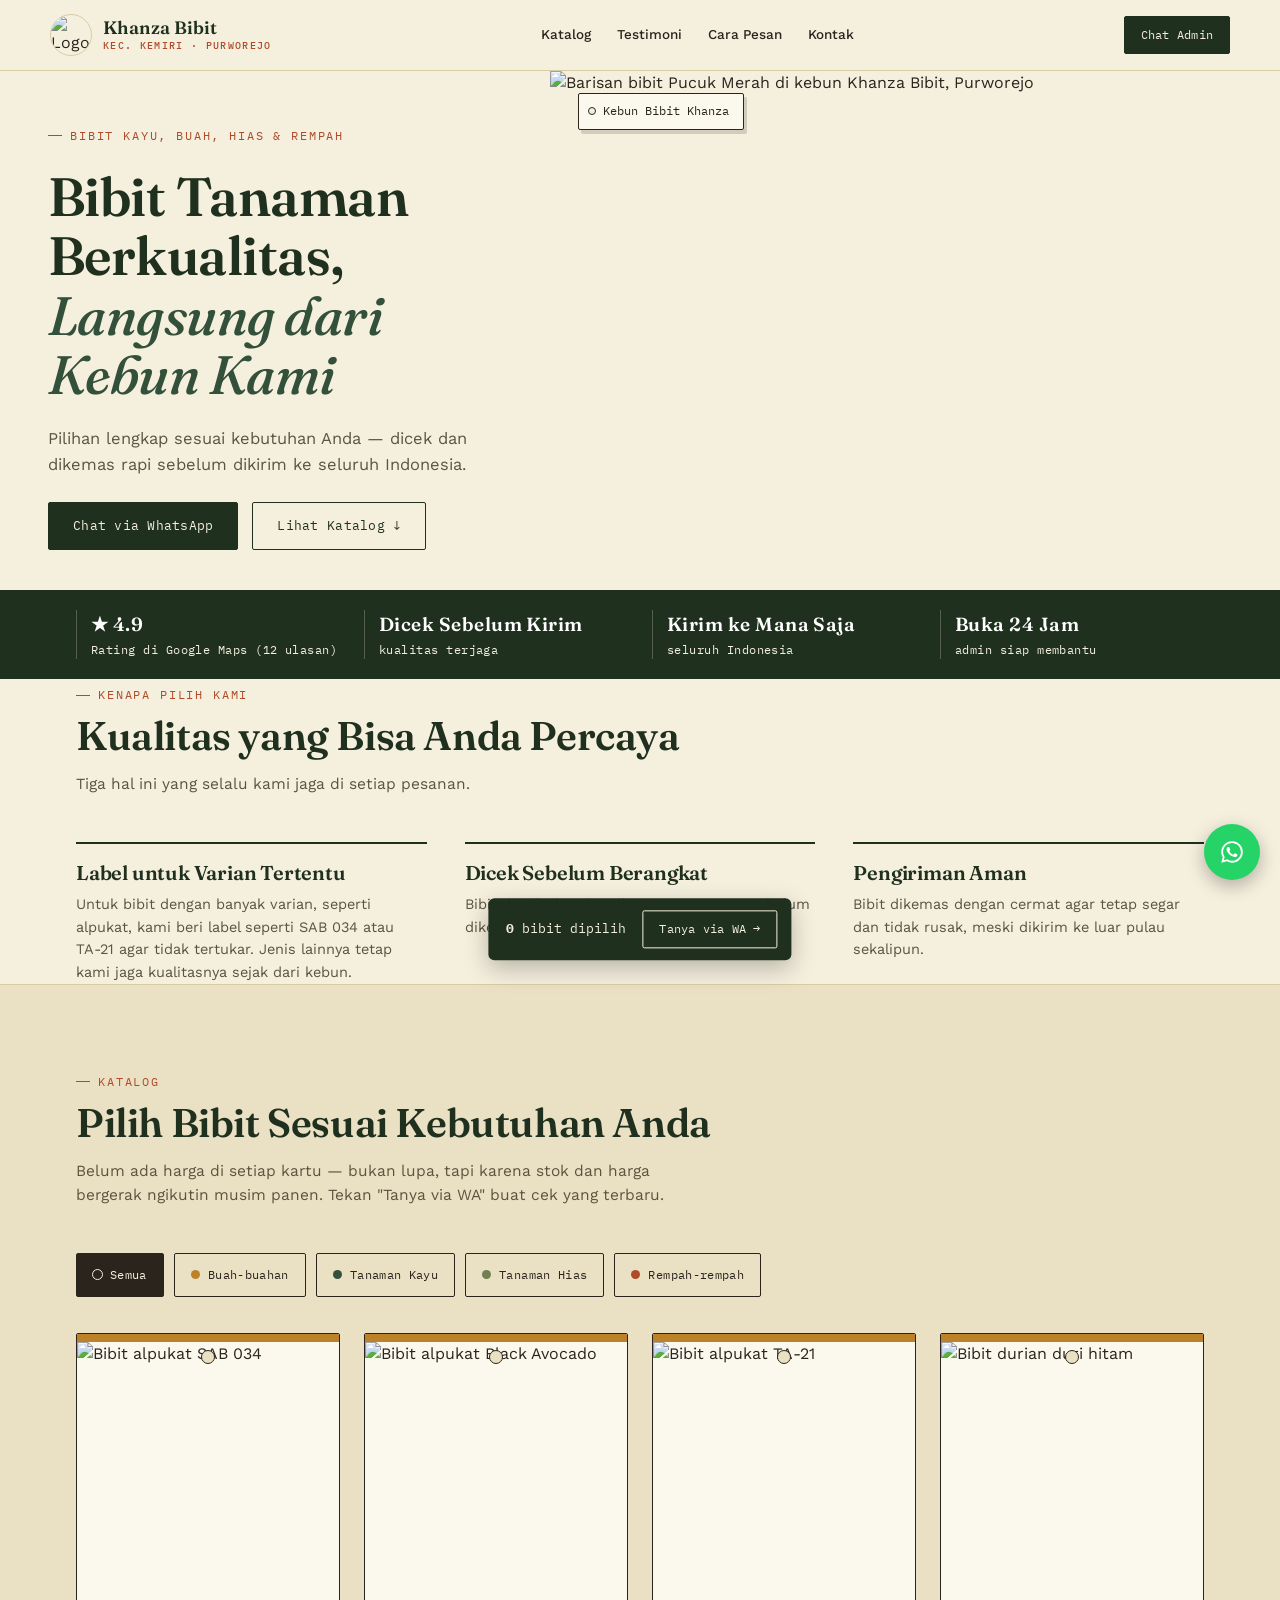
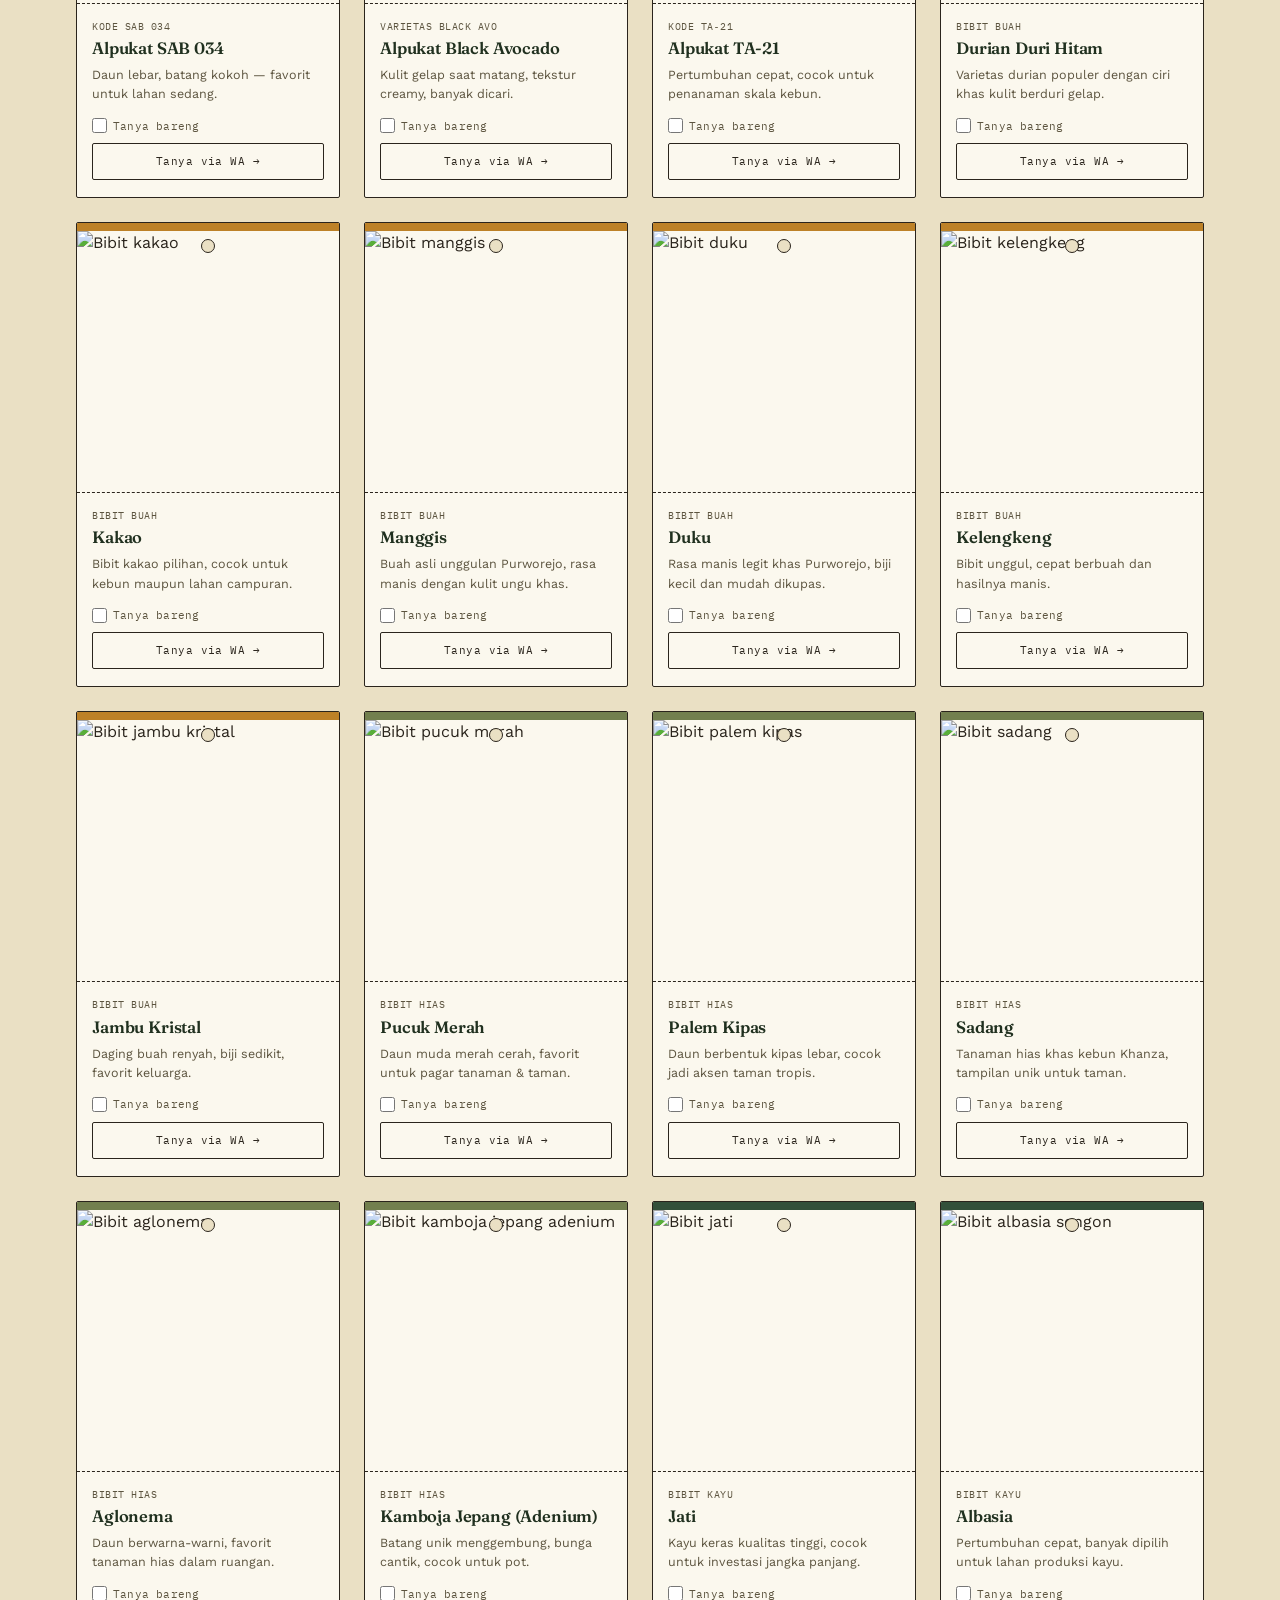
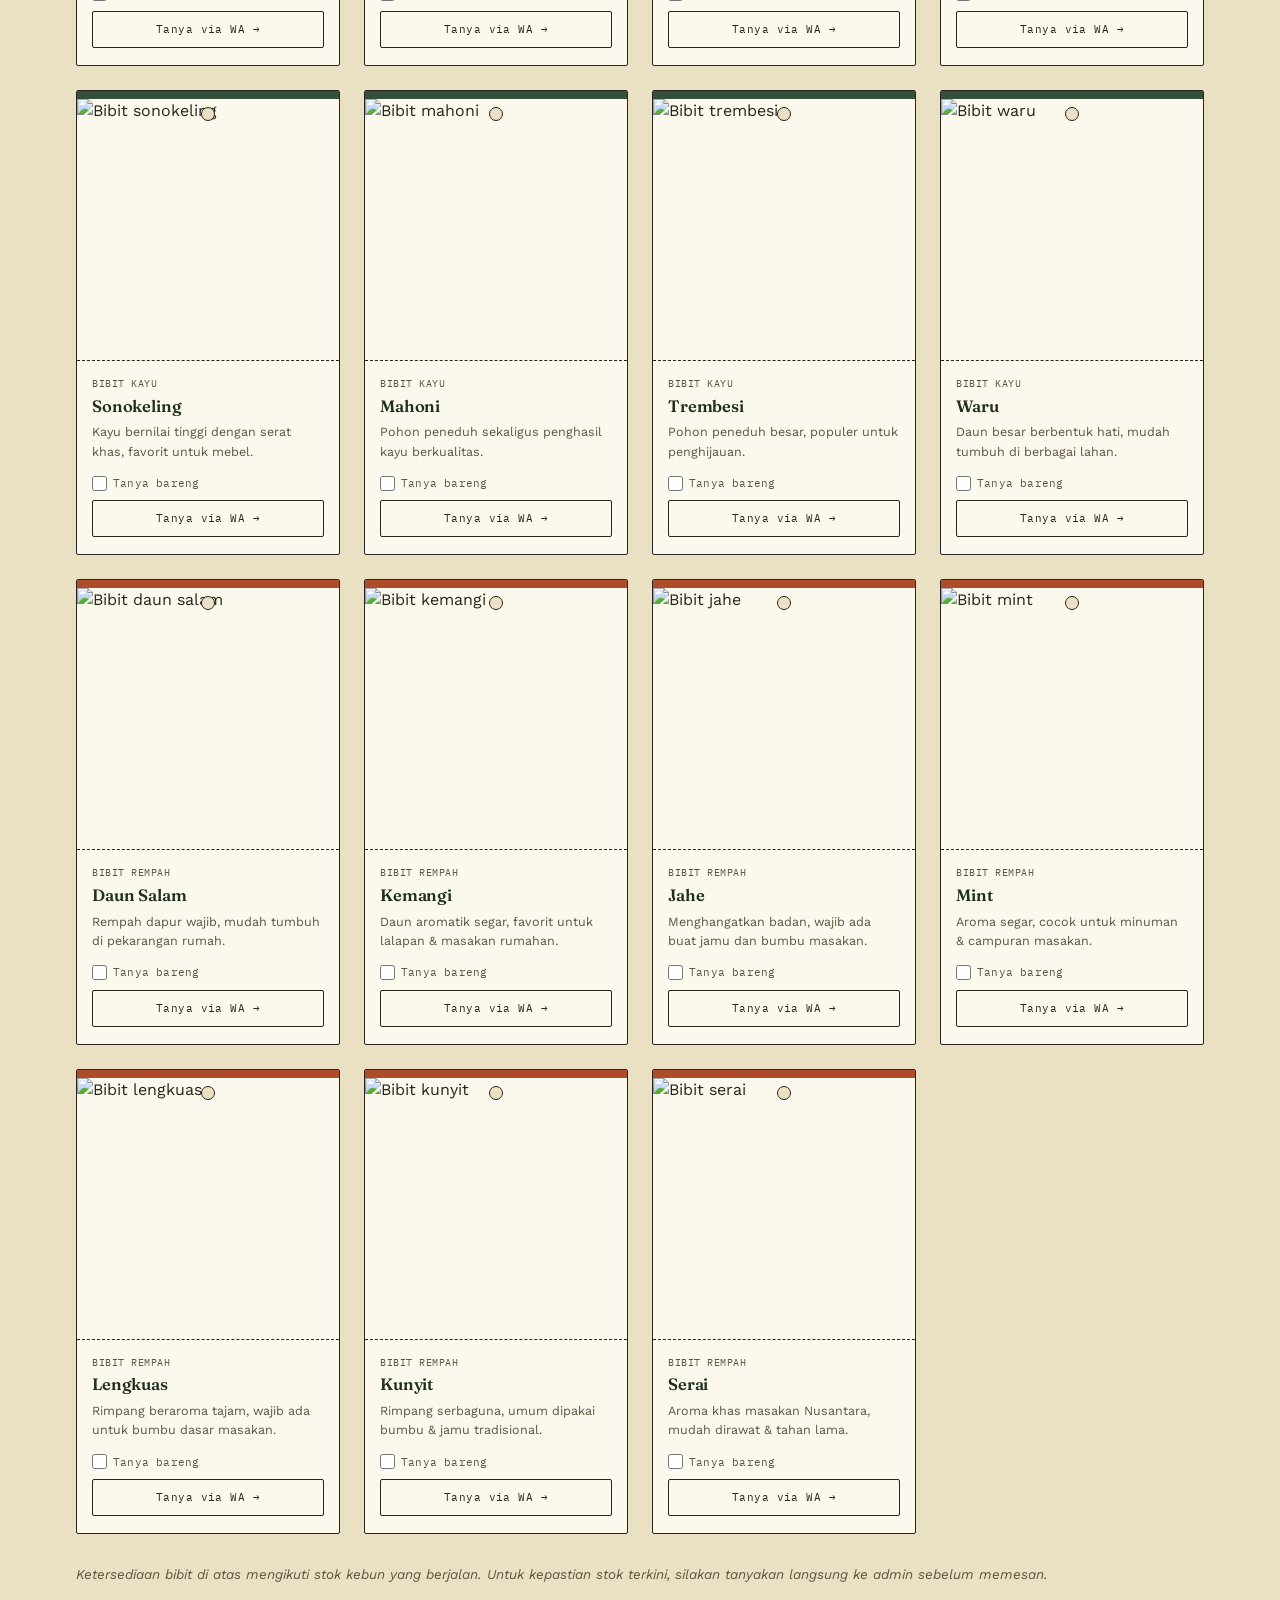
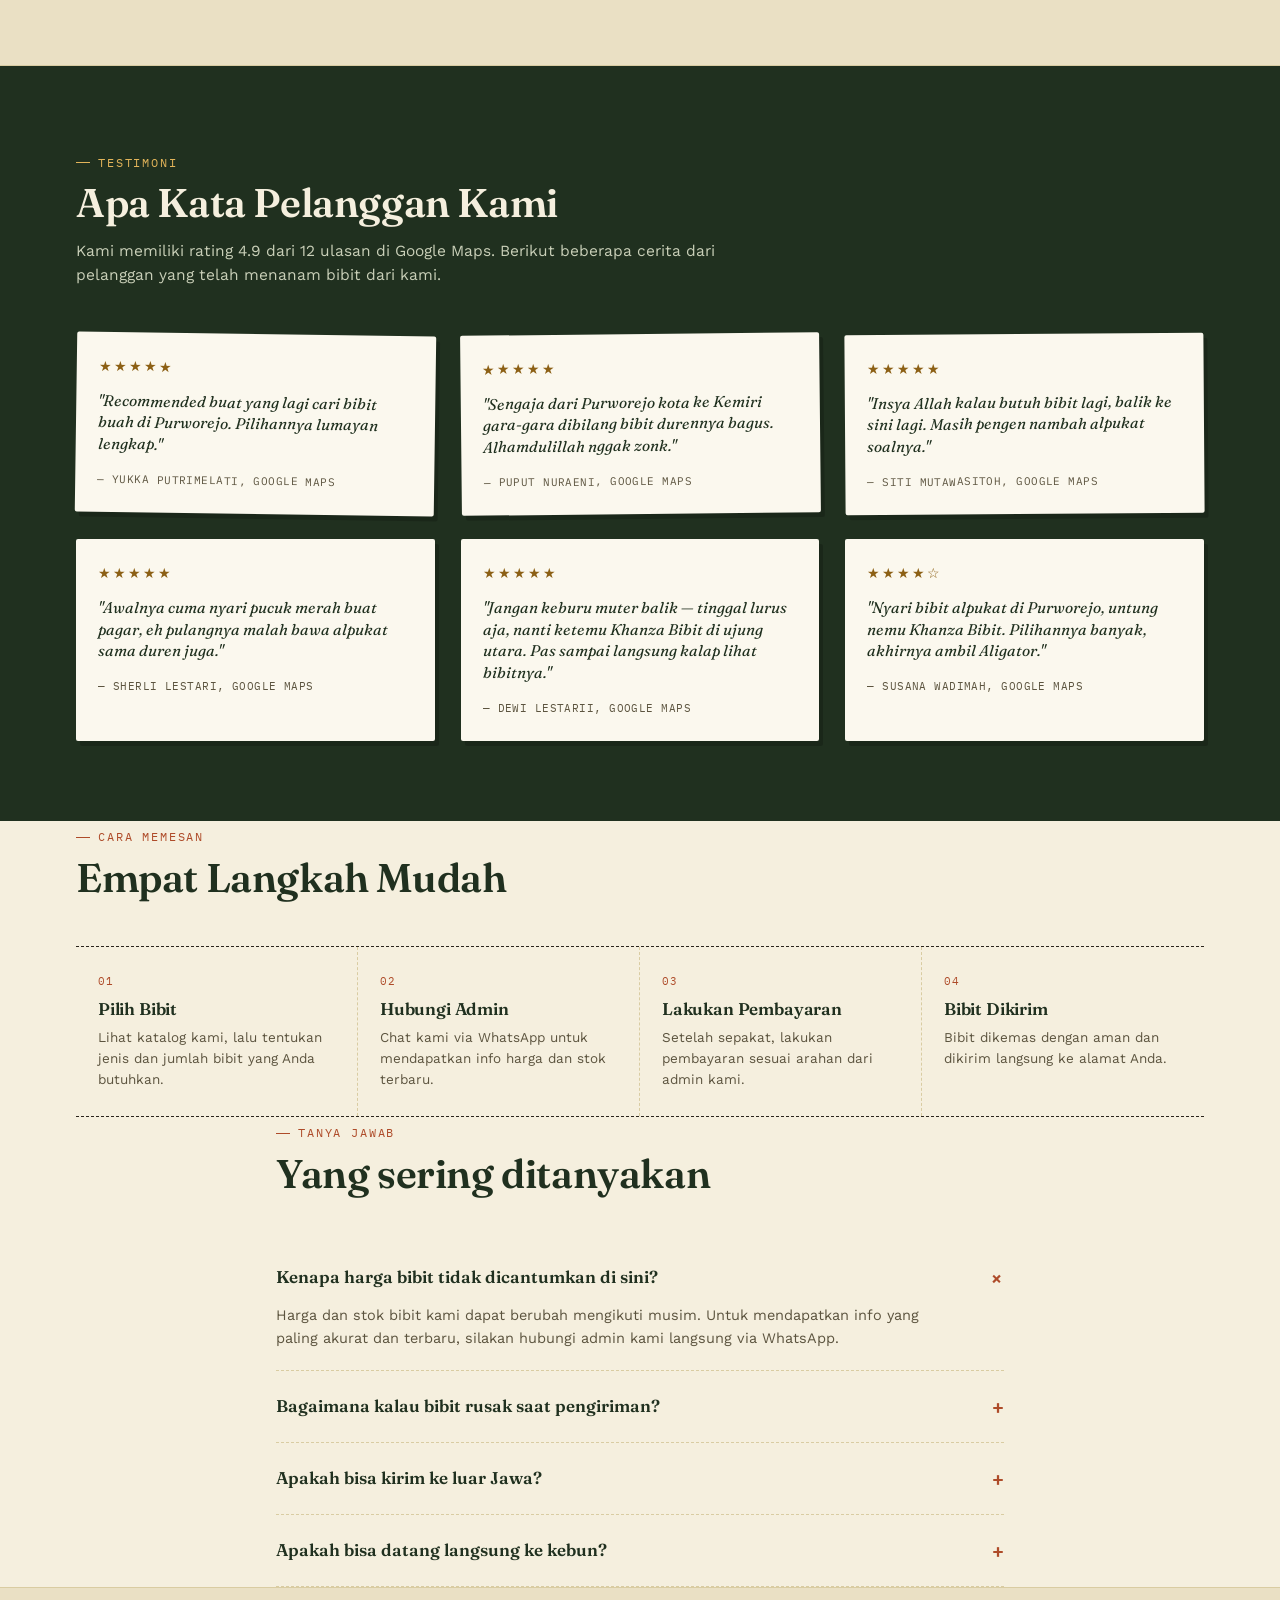
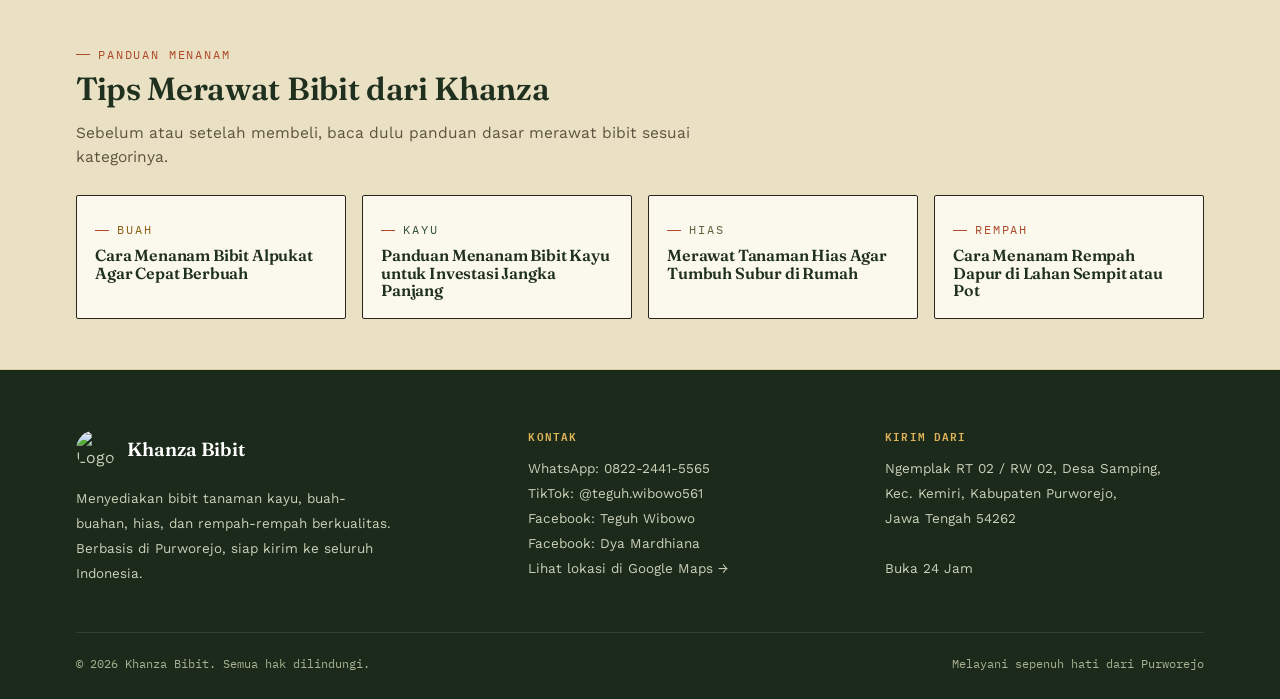
==== commit 4aed04d6: "Add files via upload" ====
--- a/index.html
+++ b/index.html
@@ -6,19 +6,20 @@
 <meta name="viewport" content="width=device-width, initial-scale=1.0">
 <title>Khanza Bibit — Purworejo | Bibit Kayu, Buah, Hias &amp; Rempah</title>
 <meta name="description" content="Khanza Bibit, Purworejo — bibit kayu, buah, hias, dan rempah berkualitas, dicek sebelum dikirim ke seluruh Indonesia. Rating 4.9, 12 ulasan Google Maps.">
-<link rel="icon" type="image/png" href="images/favicon.png">
-<link rel="apple-touch-icon" href="images/apple-touch-icon.png">
+<link rel="icon" href="images/site/favicon.ico" sizes="any">
+<link rel="icon" type="image/png" href="images/site/favicon.png">
+<link rel="apple-touch-icon" href="images/site/apple-touch-icon.png">
 <meta property="og:title" content="Khanza Bibit — Purworejo">
 <meta property="og:description" content="Bibit tanaman kayu, buah-buahan, hias, dan rempah-rempah berkualitas dari Purworejo. Dicek sebelum dikirim ke seluruh Indonesia.">
-<meta property="og:image" content="https://khanzabibit.vercel.app/images/banner.jpg">
+<meta property="og:image" content="https://khanzabibit.vercel.app/images/site/hero-pucuk-merah.webp">
 <meta property="og:type" content="website">
 <meta property="og:url" content="https://khanzabibit.vercel.app/">
 <meta name="twitter:card" content="summary_large_image">
 <meta name="twitter:title" content="Khanza Bibit — Purworejo">
 <meta name="twitter:description" content="Bibit tanaman kayu, buah-buahan, hias, dan rempah-rempah berkualitas dari Purworejo. Dicek sebelum dikirim ke seluruh Indonesia.">
-<meta name="twitter:image" content="https://khanzabibit.vercel.app/images/banner.jpg">
+<meta name="twitter:image" content="https://khanzabibit.vercel.app/images/site/hero-pucuk-merah.webp">
 <link rel="canonical" href="https://khanzabibit.vercel.app/">
-<link rel="preload" as="image" href="images/pucuk-merah-baris.webp" type="image/webp" fetchpriority="high">
+<link rel="preload" as="image" href="images/site/hero-pucuk-merah.webp" type="image/webp" fetchpriority="high">
 <meta name="theme-color" content="#33503A">
 <link rel="preconnect" href="https://fonts.googleapis.com">
 <link rel="preconnect" href="https://fonts.gstatic.com" crossorigin>
@@ -32,7 +33,7 @@
 <header>
   <div class="wrap nav">
     <a href="#top" class="brand">
-      <picture><source srcset="images/logo.webp" type="image/webp"><img loading="lazy" src="images/logo.png" alt="Logo Khanza Bibit" width="160" height="160"></picture>
+      <picture><source srcset="images/site/logo.webp" type="image/webp"><img loading="lazy" src="images/site/logo.png" alt="Logo Khanza Bibit" width="160" height="160"></picture>
       <span class="brand-text">Khanza Bibit<span>Kec. Kemiri · Purworejo</span></span>
     </a>
     <nav class="nav-links" id="navLinks">
@@ -66,7 +67,7 @@
       </div>
     </div>
     <div class="hero-media">
-      <picture><source srcset="images/pucuk-merah-baris.webp" type="image/webp"><img src="images/pucuk-merah-baris.jpg" alt="Barisan bibit Pucuk Merah di kebun Khanza Bibit, Purworejo" width="1600" height="900" fetchpriority="high"></picture>
+      <picture><source srcset="images/site/hero-pucuk-merah.webp" type="image/webp"><img src="images/site/hero-pucuk-merah.webp" alt="Barisan bibit Pucuk Merah di kebun Khanza Bibit, Purworejo" width="1600" height="900" fetchpriority="high"></picture>
       <span class="hero-tag">Kebun Bibit Khanza</span>
     </div>
   </section>
@@ -129,7 +130,7 @@
           <div class="produk-band" style="background:var(--ochre)"></div>
           <div class="produk-img">
             <span class="produk-hole"></span>
-            <picture><source srcset="images/alpukat-sab034.webp" type="image/webp"><img loading="lazy" src="images/alpukat-sab034.jpg" alt="Bibit alpukat SAB 034" width="756" height="1008"></picture>
+            <picture><source srcset="images/buah/alpukat-sab034.webp" type="image/webp"><img loading="lazy" src="images/buah/alpukat-sab034.jpg" alt="Bibit alpukat SAB 034" width="756" height="1008"></picture>
           </div>
           <div class="produk-info">
             <div class="produk-kode">Kode SAB&nbsp;034</div>
@@ -144,7 +145,7 @@
           <div class="produk-band" style="background:var(--ochre)"></div>
           <div class="produk-img">
             <span class="produk-hole"></span>
-            <picture><source srcset="images/alpukat-black-avocado.webp" type="image/webp"><img loading="lazy" src="images/alpukat-black-avocado.jpg" alt="Bibit alpukat Black Avocado" width="700" height="1244"></picture>
+            <picture><source srcset="images/buah/alpukat-black-avocado.webp" type="image/webp"><img loading="lazy" src="images/buah/alpukat-black-avocado.jpg" alt="Bibit alpukat Black Avocado" width="700" height="1244"></picture>
           </div>
           <div class="produk-info">
             <div class="produk-kode">Varietas Black Avo</div>
@@ -159,7 +160,7 @@
           <div class="produk-band" style="background:var(--ochre)"></div>
           <div class="produk-img">
             <span class="produk-hole"></span>
-            <picture><source srcset="images/alpukat-ta21.webp" type="image/webp"><img loading="lazy" src="images/alpukat-ta21.jpg" alt="Bibit alpukat TA-21" width="700" height="933"></picture>
+            <picture><source srcset="images/buah/alpukat-ta21.webp" type="image/webp"><img loading="lazy" src="images/buah/alpukat-ta21.jpg" alt="Bibit alpukat TA-21" width="700" height="933"></picture>
           </div>
           <div class="produk-info">
             <div class="produk-kode">Kode TA&#8209;21</div>
@@ -174,7 +175,7 @@
           <div class="produk-band" style="background:var(--ochre)"></div>
           <div class="produk-img">
             <span class="produk-hole"></span>
-            <picture><source srcset="images/durian-duri-hitam.webp" type="image/webp"><img loading="lazy" src="images/durian-duri-hitam.jpg" alt="Bibit durian duri hitam" width="700" height="1244"></picture>
+            <picture><source srcset="images/buah/durian-duri-hitam.webp" type="image/webp"><img loading="lazy" src="images/buah/durian-duri-hitam.jpg" alt="Bibit durian duri hitam" width="700" height="1244"></picture>
           </div>
           <div class="produk-info">
             <div class="produk-kode">Bibit Buah</div>
@@ -189,7 +190,7 @@
           <div class="produk-band" style="background:var(--ochre)"></div>
           <div class="produk-img">
             <span class="produk-hole"></span>
-            <picture><source srcset="images/kakao.webp" type="image/webp"><img loading="lazy" src="images/kakao.jpg" alt="Bibit kakao" width="700" height="1244"></picture>
+            <picture><source srcset="images/buah/kakao.webp" type="image/webp"><img loading="lazy" src="images/buah/kakao.jpg" alt="Bibit kakao" width="700" height="1244"></picture>
           </div>
           <div class="produk-info">
             <div class="produk-kode">Bibit Buah</div>
@@ -204,7 +205,7 @@
           <div class="produk-band" style="background:var(--ochre)"></div>
           <div class="produk-img">
             <span class="produk-hole"></span>
-            <picture><source srcset="images/manggis.webp" type="image/webp"><img loading="lazy" src="images/manggis.jpg" alt="Bibit manggis" width="700" height="1050"></picture>
+            <picture><source srcset="images/buah/manggis.webp" type="image/webp"><img loading="lazy" src="images/buah/manggis.jpg" alt="Bibit manggis" width="700" height="1050"></picture>
           </div>
           <div class="produk-info">
             <div class="produk-kode">Bibit Buah</div>
@@ -219,7 +220,7 @@
           <div class="produk-band" style="background:var(--ochre)"></div>
           <div class="produk-img">
             <span class="produk-hole"></span>
-            <picture><source srcset="images/duku.webp" type="image/webp"><img loading="lazy" src="images/duku.jpg" alt="Bibit duku" width="700" height="1050"></picture>
+            <picture><source srcset="images/buah/duku.webp" type="image/webp"><img loading="lazy" src="images/buah/duku.jpg" alt="Bibit duku" width="700" height="1050"></picture>
           </div>
           <div class="produk-info">
             <div class="produk-kode">Bibit Buah</div>
@@ -234,7 +235,7 @@
           <div class="produk-band" style="background:var(--ochre)"></div>
           <div class="produk-img">
             <span class="produk-hole"></span>
-            <picture><source srcset="images/kelengkeng.webp" type="image/webp"><img loading="lazy" src="images/kelengkeng.jpg" alt="Bibit kelengkeng" width="700" height="1050"></picture>
+            <picture><source srcset="images/buah/kelengkeng.webp" type="image/webp"><img loading="lazy" src="images/buah/kelengkeng.jpg" alt="Bibit kelengkeng" width="700" height="1050"></picture>
           </div>
           <div class="produk-info">
             <div class="produk-kode">Bibit Buah</div>
@@ -249,7 +250,7 @@
           <div class="produk-band" style="background:var(--ochre)"></div>
           <div class="produk-img">
             <span class="produk-hole"></span>
-            <picture><source srcset="images/jambu-kristal.webp" type="image/webp"><img loading="lazy" src="images/jambu-kristal.jpg" alt="Bibit jambu kristal" width="700" height="1050"></picture>
+            <picture><source srcset="images/buah/jambu-kristal.webp" type="image/webp"><img loading="lazy" src="images/buah/jambu-kristal.jpg" alt="Bibit jambu kristal" width="700" height="1050"></picture>
           </div>
           <div class="produk-info">
             <div class="produk-kode">Bibit Buah</div>
@@ -267,7 +268,7 @@
           <div class="produk-band" style="background:var(--moss-solid)"></div>
           <div class="produk-img">
             <span class="produk-hole"></span>
-            <picture><source srcset="images/pucuk-merah.webp" type="image/webp"><img loading="lazy" src="images/pucuk-merah.jpg" alt="Bibit pucuk merah" width="700" height="1244"></picture>
+            <picture><source srcset="images/hias/pucuk-merah.webp" type="image/webp"><img loading="lazy" src="images/hias/pucuk-merah.jpg" alt="Bibit pucuk merah" width="700" height="1244"></picture>
           </div>
           <div class="produk-info">
             <div class="produk-kode">Bibit Hias</div>
@@ -282,7 +283,7 @@
           <div class="produk-band" style="background:var(--moss-solid)"></div>
           <div class="produk-img">
             <span class="produk-hole"></span>
-            <picture><source srcset="images/palem-kipas.webp" type="image/webp"><img loading="lazy" src="images/palem-kipas.jpg" alt="Bibit palem kipas" width="900" height="1600"></picture>
+            <picture><source srcset="images/hias/palem-kipas.webp" type="image/webp"><img loading="lazy" src="images/hias/palem-kipas.jpg" alt="Bibit palem kipas" width="900" height="1600"></picture>
           </div>
           <div class="produk-info">
             <div class="produk-kode">Bibit Hias</div>
@@ -297,7 +298,7 @@
           <div class="produk-band" style="background:var(--moss-solid)"></div>
           <div class="produk-img">
             <span class="produk-hole"></span>
-            <picture><source srcset="images/sadang.webp" type="image/webp"><img loading="lazy" src="images/sadang.jpg" alt="Bibit sadang" width="700" height="1244"></picture>
+            <picture><source srcset="images/hias/sadang.webp" type="image/webp"><img loading="lazy" src="images/hias/sadang.jpg" alt="Bibit sadang" width="700" height="1244"></picture>
           </div>
           <div class="produk-info">
             <div class="produk-kode">Bibit Hias</div>
@@ -312,7 +313,7 @@
           <div class="produk-band" style="background:var(--moss-solid)"></div>
           <div class="produk-img">
             <span class="produk-hole"></span>
-            <picture><source srcset="images/aglonema.webp" type="image/webp"><img loading="lazy" src="images/aglonema.jpg" alt="Bibit aglonema" width="700" height="1050"></picture>
+            <picture><source srcset="images/hias/aglonema.webp" type="image/webp"><img loading="lazy" src="images/hias/aglonema.jpg" alt="Bibit aglonema" width="700" height="1050"></picture>
           </div>
           <div class="produk-info">
             <div class="produk-kode">Bibit Hias</div>
@@ -327,7 +328,7 @@
           <div class="produk-band" style="background:var(--moss-solid)"></div>
           <div class="produk-img">
             <span class="produk-hole"></span>
-            <picture><source srcset="images/kamboja-jepang.webp" type="image/webp"><img loading="lazy" src="images/kamboja-jepang.jpg" alt="Bibit kamboja jepang adenium" width="700" height="1050"></picture>
+            <picture><source srcset="images/hias/kamboja-jepang.webp" type="image/webp"><img loading="lazy" src="images/hias/kamboja-jepang.jpg" alt="Bibit kamboja jepang adenium" width="700" height="1050"></picture>
           </div>
           <div class="produk-info">
             <div class="produk-kode">Bibit Hias</div>
@@ -345,7 +346,7 @@
           <div class="produk-band" style="background:var(--pine)"></div>
           <div class="produk-img">
             <span class="produk-hole"></span>
-            <picture><source srcset="images/jati.webp" type="image/webp"><img loading="lazy" src="images/jati.jpg" alt="Bibit jati" width="700" height="1050"></picture>
+            <picture><source srcset="images/kayu/jati.webp" type="image/webp"><img loading="lazy" src="images/kayu/jati.jpg" alt="Bibit jati" width="700" height="1050"></picture>
           </div>
           <div class="produk-info">
             <div class="produk-kode">Bibit Kayu</div>
@@ -360,7 +361,7 @@
           <div class="produk-band" style="background:var(--pine)"></div>
           <div class="produk-img">
             <span class="produk-hole"></span>
-            <picture><source srcset="images/albasia.webp" type="image/webp"><img loading="lazy" src="images/albasia.jpg" alt="Bibit albasia sengon" width="700" height="1050"></picture>
+            <picture><source srcset="images/kayu/albasia.webp" type="image/webp"><img loading="lazy" src="images/kayu/albasia.jpg" alt="Bibit albasia sengon" width="700" height="1050"></picture>
           </div>
           <div class="produk-info">
             <div class="produk-kode">Bibit Kayu</div>
@@ -375,7 +376,7 @@
           <div class="produk-band" style="background:var(--pine)"></div>
           <div class="produk-img">
             <span class="produk-hole"></span>
-            <picture><source srcset="images/sonokeling.webp" type="image/webp"><img loading="lazy" src="images/sonokeling.jpg" alt="Bibit sonokeling" width="700" height="1050"></picture>
+            <picture><source srcset="images/kayu/sonokeling.webp" type="image/webp"><img loading="lazy" src="images/kayu/sonokeling.jpg" alt="Bibit sonokeling" width="700" height="1050"></picture>
           </div>
           <div class="produk-info">
             <div class="produk-kode">Bibit Kayu</div>
@@ -390,7 +391,7 @@
           <div class="produk-band" style="background:var(--pine)"></div>
           <div class="produk-img">
             <span class="produk-hole"></span>
-            <picture><source srcset="images/mahoni.webp" type="image/webp"><img loading="lazy" src="images/mahoni.jpg" alt="Bibit mahoni" width="700" height="1050"></picture>
+            <picture><source srcset="images/kayu/mahoni.webp" type="image/webp"><img loading="lazy" src="images/kayu/mahoni.jpg" alt="Bibit mahoni" width="700" height="1050"></picture>
           </div>
           <div class="produk-info">
             <div class="produk-kode">Bibit Kayu</div>
@@ -405,7 +406,7 @@
           <div class="produk-band" style="background:var(--pine)"></div>
           <div class="produk-img">
             <span class="produk-hole"></span>
-            <picture><source srcset="images/trembesi.webp" type="image/webp"><img loading="lazy" src="images/trembesi.jpg" alt="Bibit trembesi" width="700" height="1050"></picture>
+            <picture><source srcset="images/kayu/trembesi.webp" type="image/webp"><img loading="lazy" src="images/kayu/trembesi.jpg" alt="Bibit trembesi" width="700" height="1050"></picture>
           </div>
           <div class="produk-info">
             <div class="produk-kode">Bibit Kayu</div>
@@ -420,7 +421,7 @@
           <div class="produk-band" style="background:var(--pine)"></div>
           <div class="produk-img">
             <span class="produk-hole"></span>
-            <picture><source srcset="images/waru.webp" type="image/webp"><img loading="lazy" src="images/waru.jpg" alt="Bibit waru" width="700" height="1050"></picture>
+            <picture><source srcset="images/kayu/waru.webp" type="image/webp"><img loading="lazy" src="images/kayu/waru.jpg" alt="Bibit waru" width="700" height="1050"></picture>
           </div>
           <div class="produk-info">
             <div class="produk-kode">Bibit Kayu</div>
@@ -438,7 +439,7 @@
           <div class="produk-band" style="background:var(--paprika)"></div>
           <div class="produk-img">
             <span class="produk-hole"></span>
-            <picture><source srcset="images/daun-salam.webp" type="image/webp"><img loading="lazy" src="images/daun-salam.jpg" alt="Bibit daun salam" width="700" height="1050"></picture>
+            <picture><source srcset="images/rempah/daun-salam.webp" type="image/webp"><img loading="lazy" src="images/rempah/daun-salam.jpg" alt="Bibit daun salam" width="700" height="1050"></picture>
           </div>
           <div class="produk-info">
             <div class="produk-kode">Bibit Rempah</div>
@@ -453,7 +454,7 @@
           <div class="produk-band" style="background:var(--paprika)"></div>
           <div class="produk-img">
             <span class="produk-hole"></span>
-            <picture><source srcset="images/kemangi.webp" type="image/webp"><img loading="lazy" src="images/kemangi.jpg" alt="Bibit kemangi" width="700" height="1050"></picture>
+            <picture><source srcset="images/rempah/kemangi.webp" type="image/webp"><img loading="lazy" src="images/rempah/kemangi.jpg" alt="Bibit kemangi" width="700" height="1050"></picture>
           </div>
           <div class="produk-info">
             <div class="produk-kode">Bibit Rempah</div>
@@ -468,7 +469,7 @@
           <div class="produk-band" style="background:var(--paprika)"></div>
           <div class="produk-img">
             <span class="produk-hole"></span>
-            <picture><source srcset="images/jahe.webp" type="image/webp"><img loading="lazy" src="images/jahe.jpg" alt="Bibit jahe" width="700" height="1050"></picture>
+            <picture><source srcset="images/rempah/jahe.webp" type="image/webp"><img loading="lazy" src="images/rempah/jahe.jpg" alt="Bibit jahe" width="700" height="1050"></picture>
           </div>
           <div class="produk-info">
             <div class="produk-kode">Bibit Rempah</div>
@@ -483,7 +484,7 @@
           <div class="produk-band" style="background:var(--paprika)"></div>
           <div class="produk-img">
             <span class="produk-hole"></span>
-            <picture><source srcset="images/mint.webp" type="image/webp"><img loading="lazy" src="images/mint.jpg" alt="Bibit mint" width="700" height="1050"></picture>
+            <picture><source srcset="images/rempah/mint.webp" type="image/webp"><img loading="lazy" src="images/rempah/mint.jpg" alt="Bibit mint" width="700" height="1050"></picture>
           </div>
           <div class="produk-info">
             <div class="produk-kode">Bibit Rempah</div>
@@ -498,7 +499,7 @@
           <div class="produk-band" style="background:var(--paprika)"></div>
           <div class="produk-img">
             <span class="produk-hole"></span>
-            <picture><source srcset="images/lengkuas.webp" type="image/webp"><img loading="lazy" src="images/lengkuas.jpg" alt="Bibit lengkuas" width="700" height="1050"></picture>
+            <picture><source srcset="images/rempah/lengkuas.webp" type="image/webp"><img loading="lazy" src="images/rempah/lengkuas.jpg" alt="Bibit lengkuas" width="700" height="1050"></picture>
           </div>
           <div class="produk-info">
             <div class="produk-kode">Bibit Rempah</div>
@@ -513,7 +514,7 @@
           <div class="produk-band" style="background:var(--paprika)"></div>
           <div class="produk-img">
             <span class="produk-hole"></span>
-            <picture><source srcset="images/kunyit.webp" type="image/webp"><img loading="lazy" src="images/kunyit.jpg" alt="Bibit kunyit" width="700" height="1050"></picture>
+            <picture><source srcset="images/rempah/kunyit.webp" type="image/webp"><img loading="lazy" src="images/rempah/kunyit.jpg" alt="Bibit kunyit" width="700" height="1050"></picture>
           </div>
           <div class="produk-info">
             <div class="produk-kode">Bibit Rempah</div>
@@ -528,7 +529,7 @@
           <div class="produk-band" style="background:var(--paprika)"></div>
           <div class="produk-img">
             <span class="produk-hole"></span>
-            <picture><source srcset="images/serai.webp" type="image/webp"><img loading="lazy" src="images/serai.jpg" alt="Bibit serai" width="700" height="1050"></picture>
+            <picture><source srcset="images/rempah/serai.webp" type="image/webp"><img loading="lazy" src="images/rempah/serai.jpg" alt="Bibit serai" width="700" height="1050"></picture>
           </div>
           <div class="produk-info">
             <div class="produk-kode">Bibit Rempah</div>
@@ -680,7 +681,7 @@
     <div class="footer-grid">
       <div>
         <div class="footer-brand">
-          <picture><source srcset="images/logo.webp" type="image/webp"><img loading="lazy" src="images/logo.png" alt="Logo Khanza Bibit" width="160" height="160"></picture>
+          <picture><source srcset="images/site/logo.webp" type="image/webp"><img loading="lazy" src="images/site/logo.png" alt="Logo Khanza Bibit" width="160" height="160"></picture>
           <span>Khanza Bibit</span>
         </div>
         <p style="max-width:320px;">Menyediakan bibit tanaman kayu, buah-buahan, hias, dan rempah-rempah berkualitas. Berbasis di Purworejo, siap kirim ke seluruh Indonesia.</p>
@@ -736,7 +737,7 @@
   "@context": "https://schema.org",
   "@type": "GardenStore",
   "name": "Khanza Bibit",
-  "image": "https://khanzabibit.vercel.app/images/banner.jpg",
+  "image": "https://khanzabibit.vercel.app/images/site/hero-pucuk-merah.webp",
   "url": "https://khanzabibit.vercel.app/",
   "telephone": "+6282224415565",
   "priceRange": "$$",
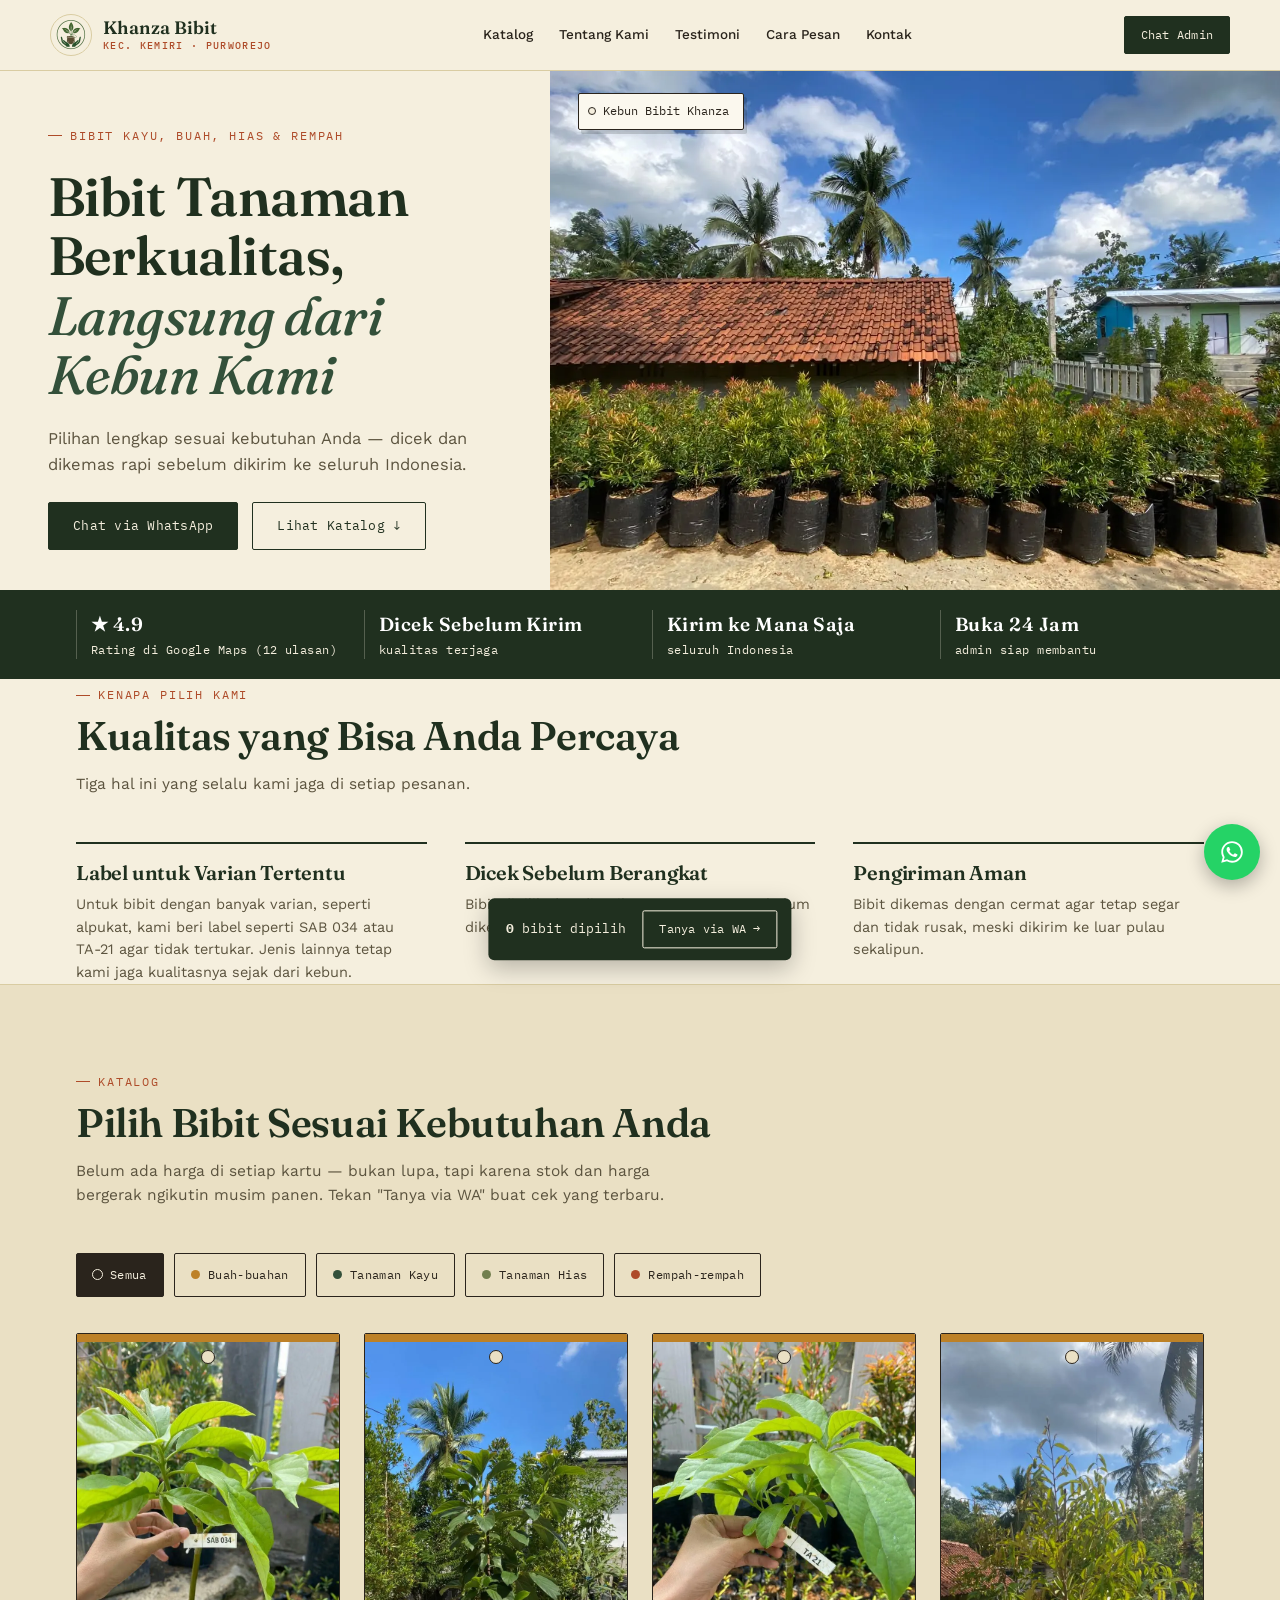
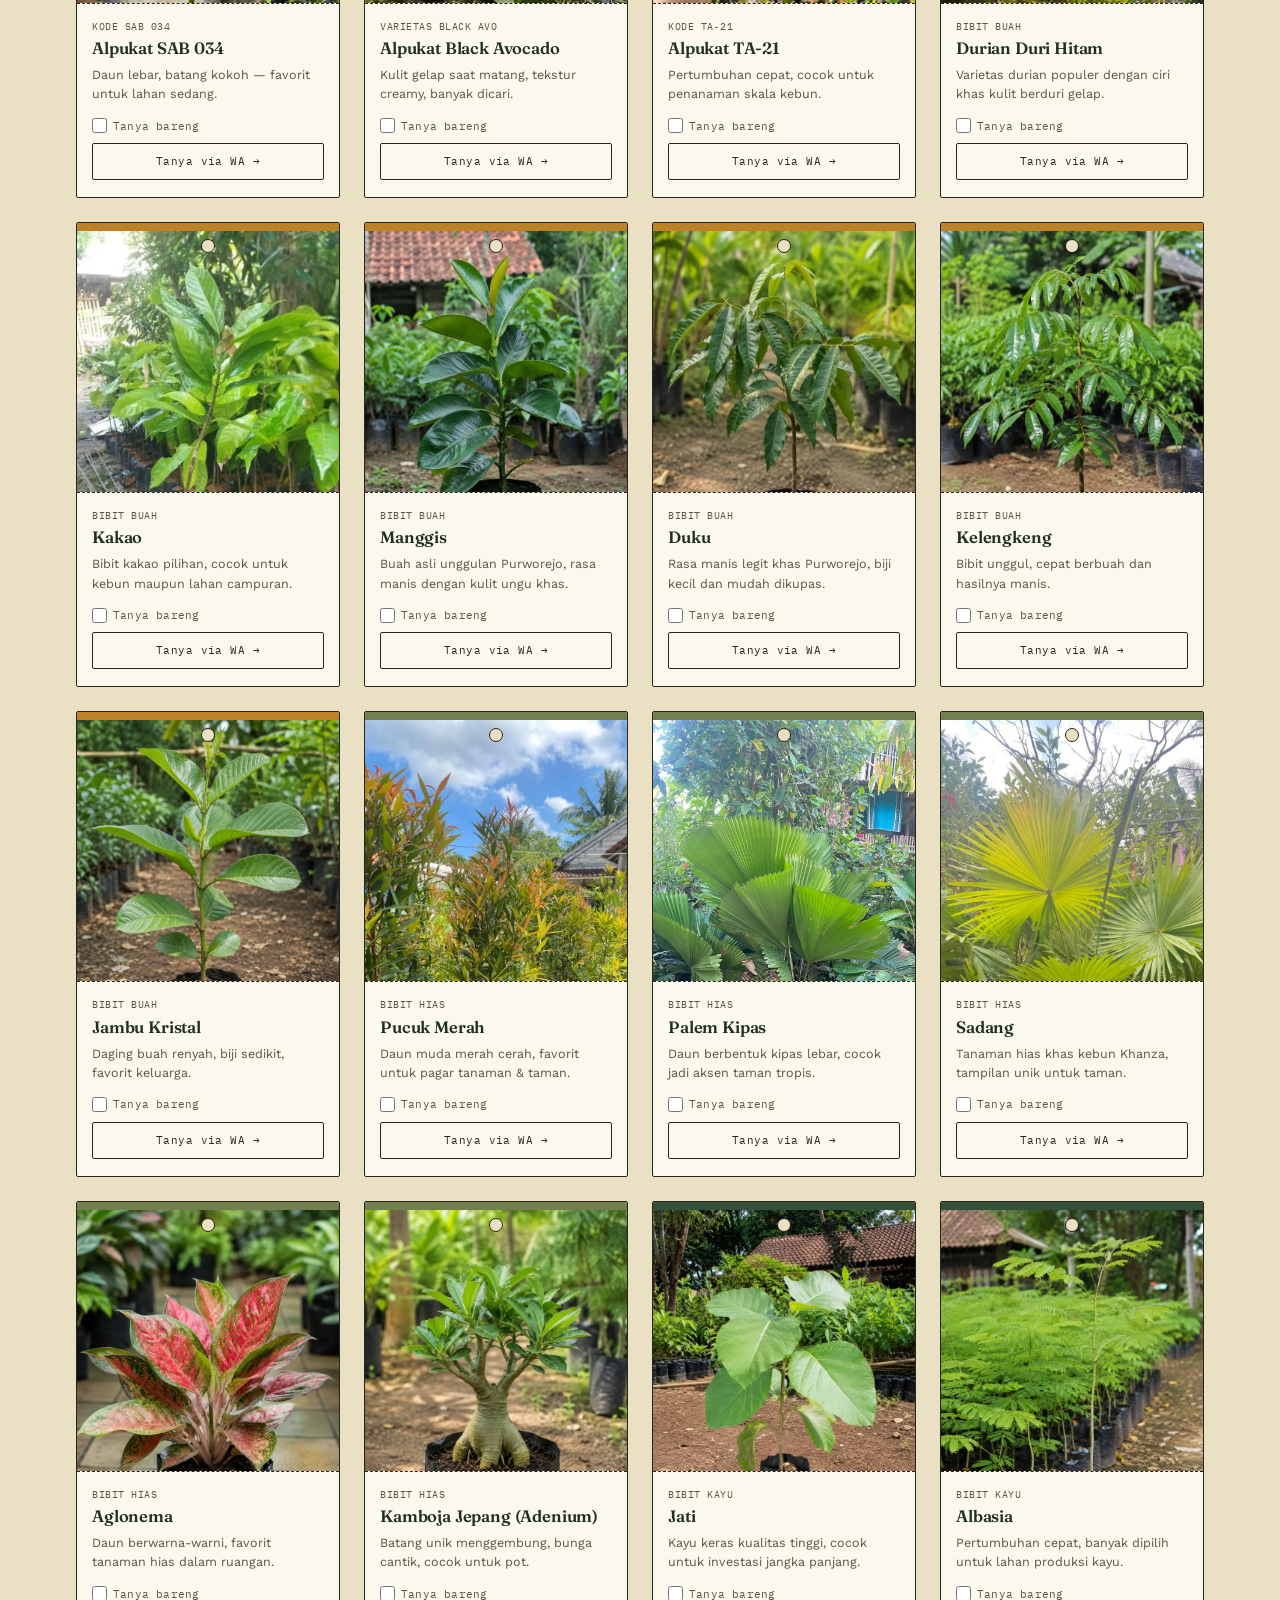
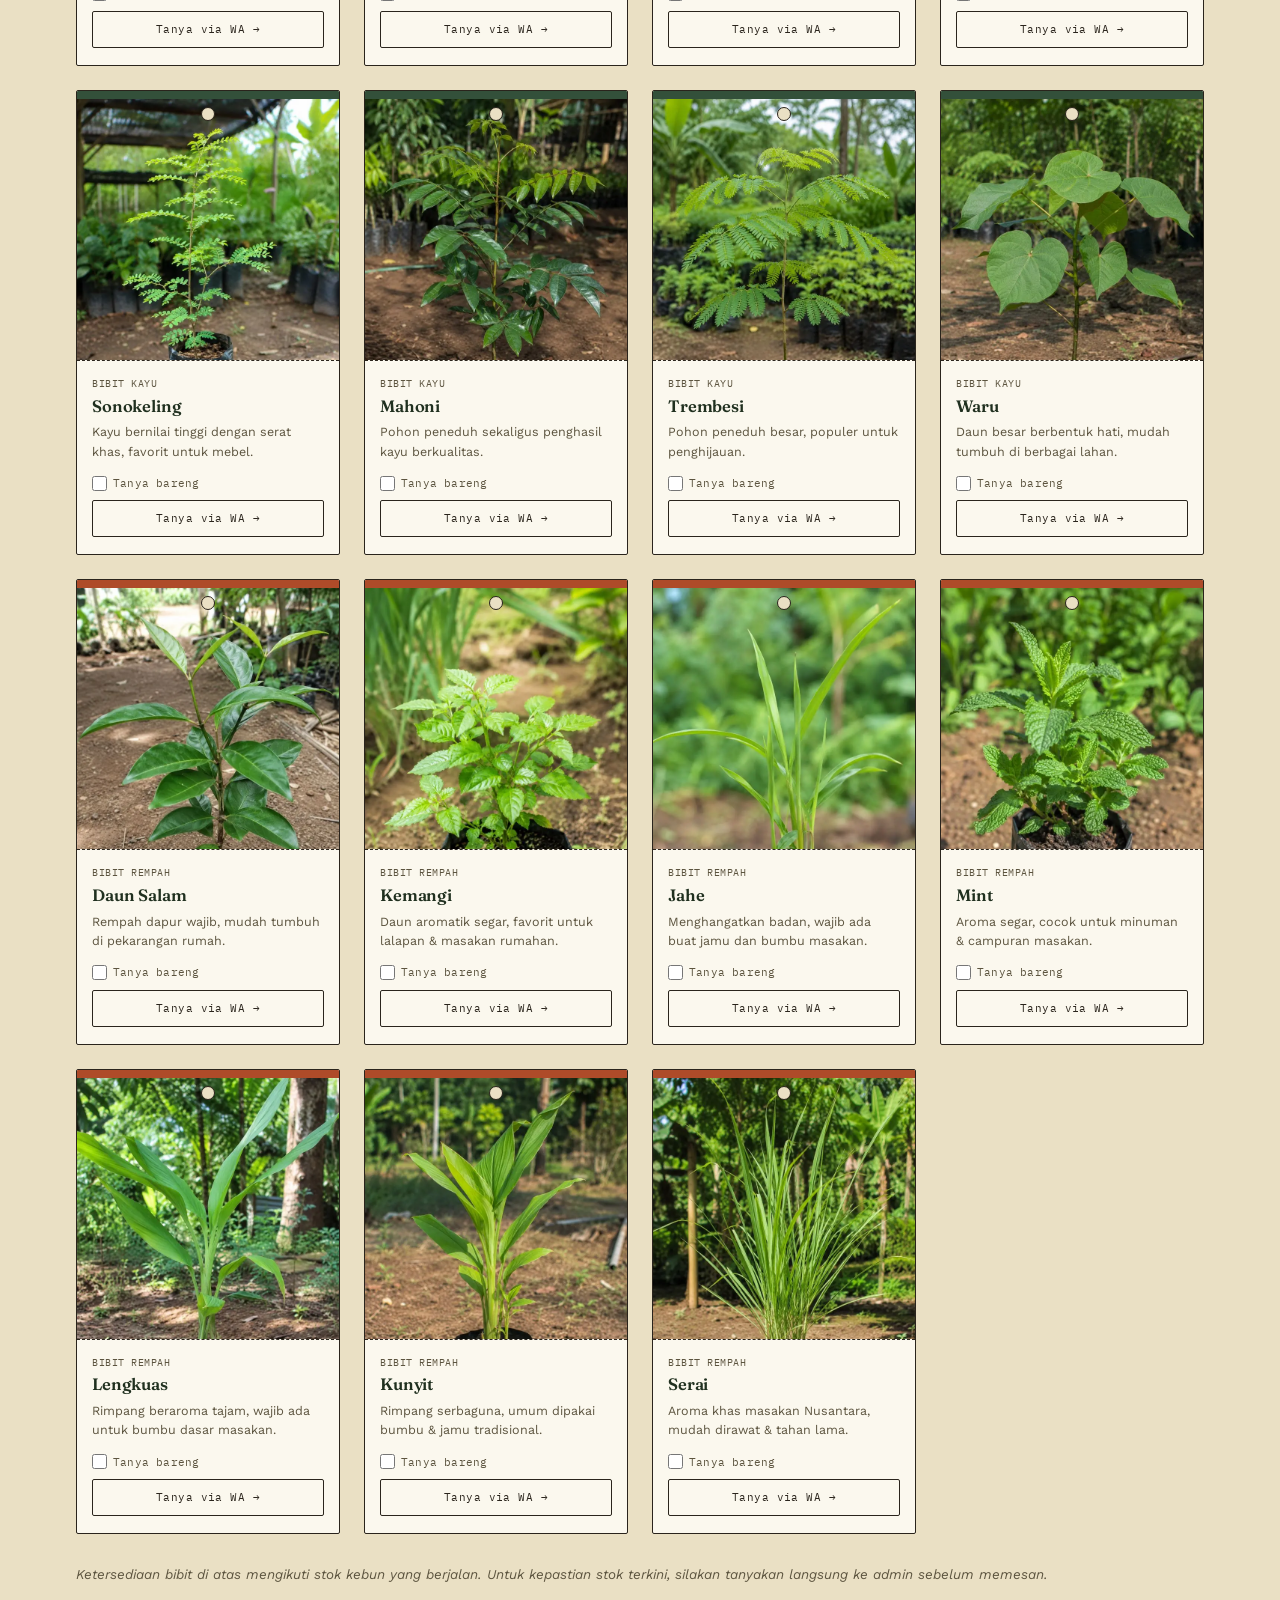
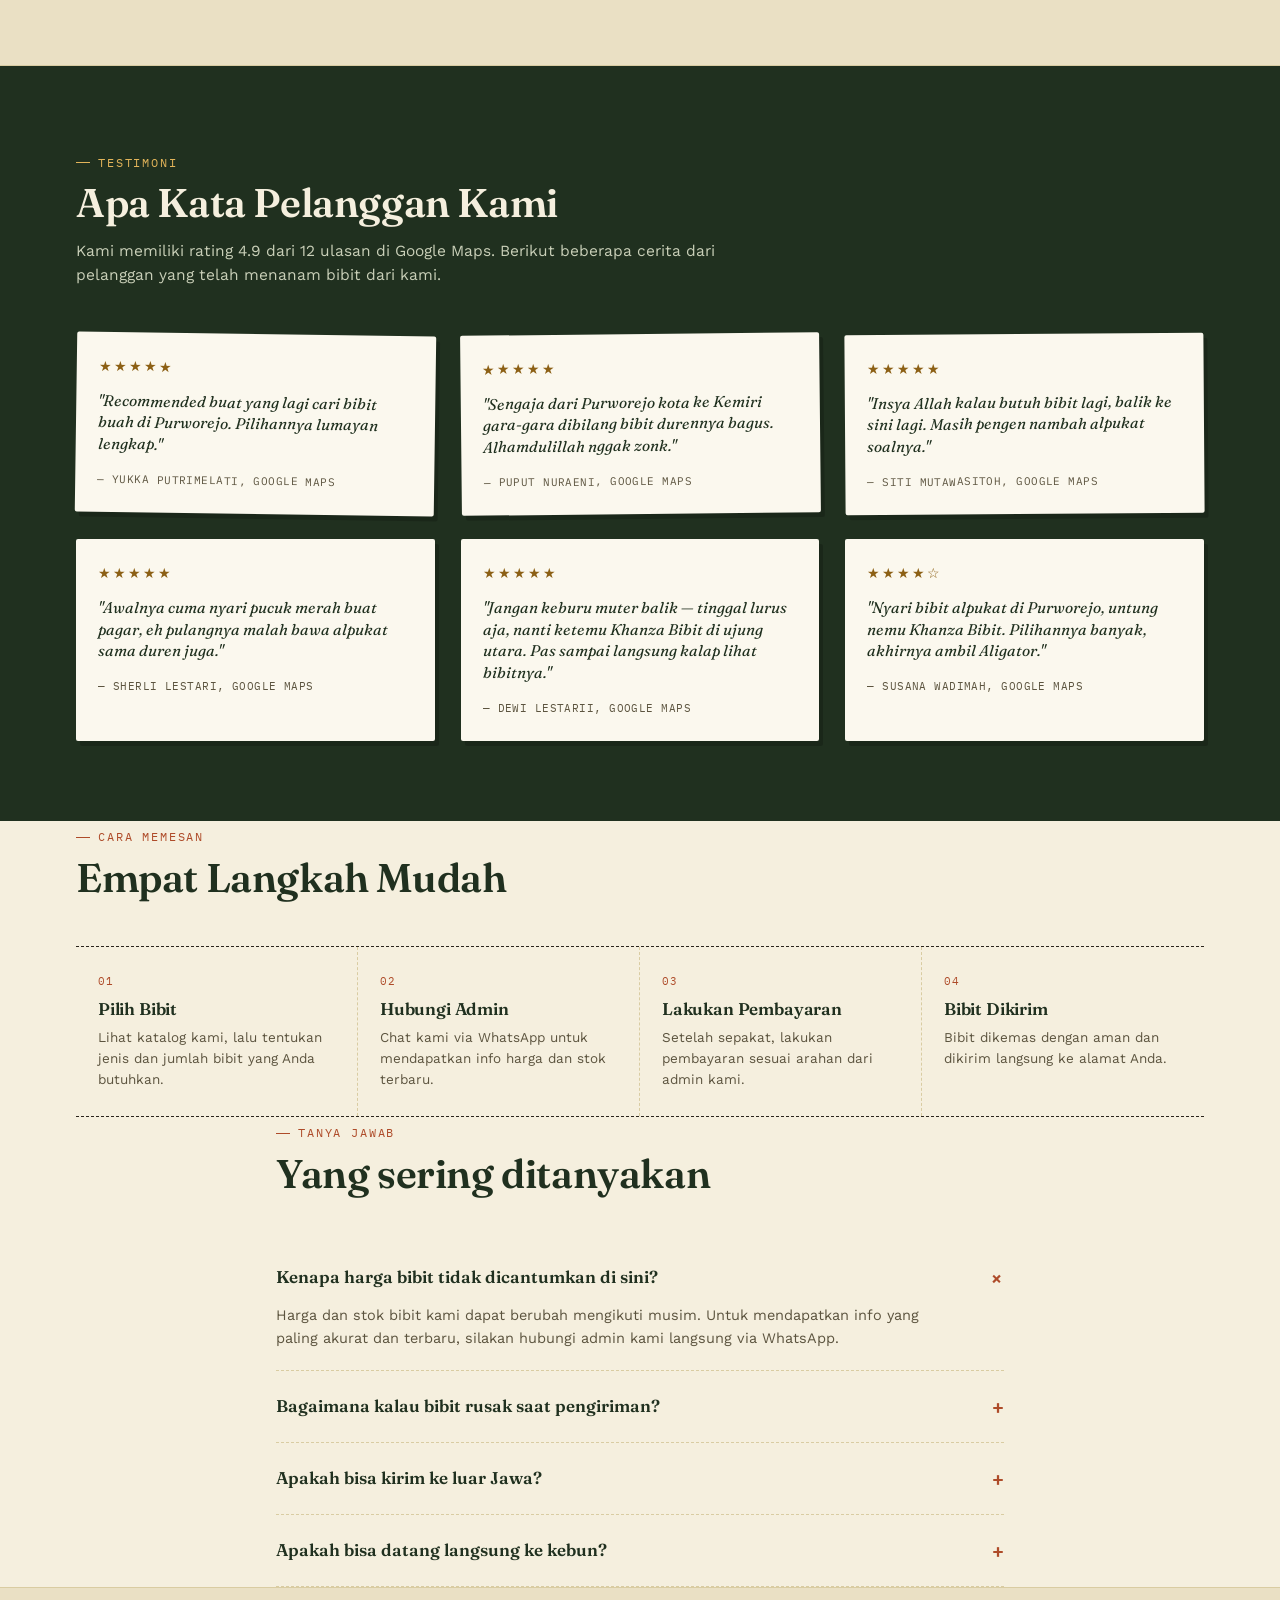
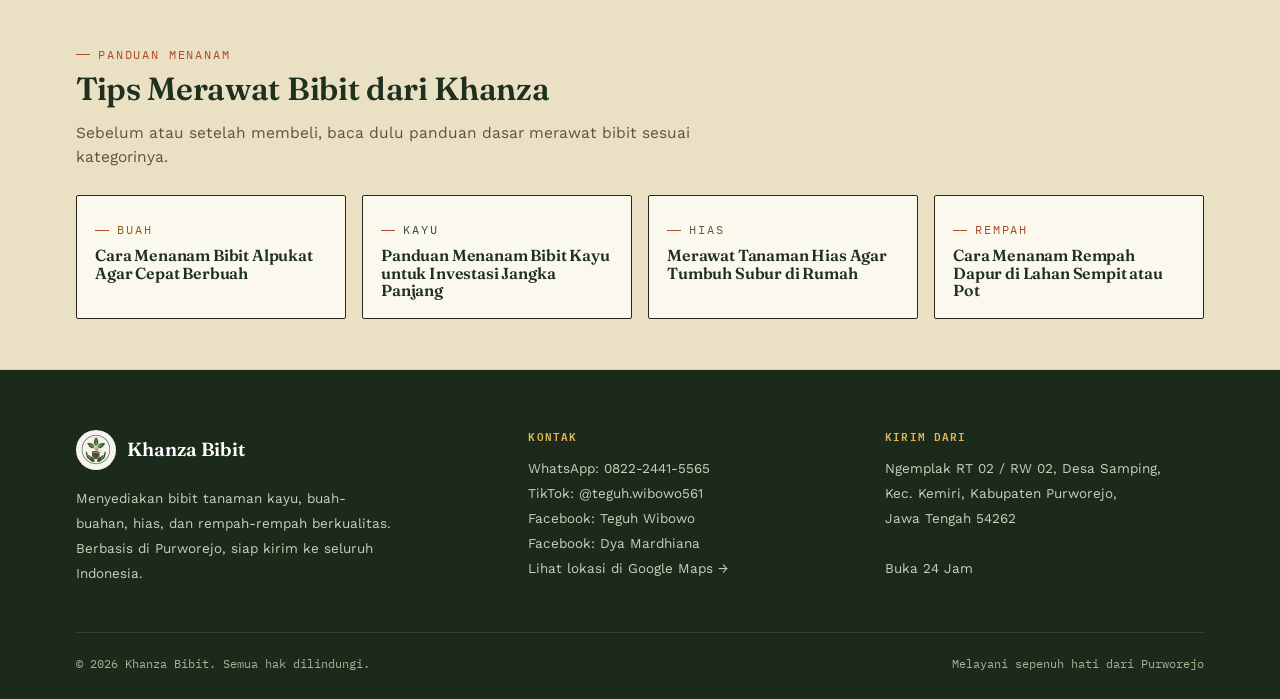
==== commit c81eefe4: "Add files via upload" ====
--- a/index.html
+++ b/index.html
@@ -38,6 +38,7 @@
     </a>
     <nav class="nav-links" id="navLinks">
       <a href="#produk">Katalog</a>
+      <a href="tentang-kami.html">Tentang Kami</a>
       <a href="#testimoni">Testimoni</a>
       <a href="#cara-pesan">Cara Pesan</a>
       <a href="#kontak">Kontak</a>
--- a/css/style.css
+++ b/css/style.css
@@ -89,25 +89,29 @@
     display:flex; align-items:center; justify-content:space-between;
     padding:14px 0;
     gap:20px;
-  }
+    transition:padding .2s ease;
+  }
+  header.scrolled .nav{ padding:9px 0; }
   .brand{ display:flex; align-items:center; gap:11px; text-decoration:none; }
-  .brand img{ height:42px; width:42px; border-radius:50%; border:1px solid var(--line); }
+  .brand img{ height:42px; width:42px; border-radius:50%; border:1px solid var(--line); transition:height .2s ease, width .2s ease; }
+  header.scrolled .brand img{ height:34px; width:34px; }
   .brand-text{ font-family:'Fraunces', serif; font-weight:600; color:var(--pine-deep); font-size:18px; line-height:1.15; }
   .brand-text span{ display:block; font-family:'IBM Plex Mono', monospace; font-size:9.5px; letter-spacing:0.14em; color:var(--paprika); font-weight:500; text-transform:uppercase; margin-top:2px; }
   .nav-links{ display:flex; align-items:center; gap:26px; font-size:13.5px; font-weight:500; }
   .nav-links a{ text-decoration:none; color:var(--ink); position:relative; padding-bottom:2px; }
   .nav-links a::after{ content:""; position:absolute; left:0; right:100%; bottom:0; height:1px; background:var(--paprika); transition:right .2s ease; }
   .nav-links a:hover::after{ right:0; }
-  .menu-toggle{ display:none; background:none; border:none; font-size:22px; cursor:pointer; color:var(--pine-deep); }
+  .menu-toggle{ display:none; align-items:center; justify-content:center; width:44px; height:44px; padding:0; background:none; border:none; font-size:22px; cursor:pointer; color:var(--pine-deep); }
   @media(max-width:900px){
     .nav-links{ display:none; }
-    .menu-toggle{ display:block; }
+    .menu-toggle{ display:flex; }
   }
   .nav-links.open{
     display:flex !important; flex-direction:column; position:absolute;
     top:70px; left:0; right:0; background:var(--paper);
     padding:20px 26px; border-bottom:1px solid var(--line); gap:16px;
   }
+  .nav-links.open a{ padding:8px 0; }
 
   /* ---------- Hero ---------- */
   .hero{
@@ -351,7 +355,7 @@
   .footer-grid{ display:grid; grid-template-columns:1fr; gap:38px; }
   @media(min-width:760px){ .footer-grid{ grid-template-columns:1.3fr 1fr 1fr; } }
   .footer-brand{ display:flex; align-items:center; gap:11px; margin-bottom:16px; }
-  .footer-brand img{ height:40px; width:40px; border-radius:50%; }
+  .footer-brand img{ height:40px; width:40px; border-radius:50%; background:#F7F4EF; }
   .footer-brand span{ font-family:'Fraunces', serif; font-size:19px; color:#fff; font-weight:600; }
   footer h3{ font-family:'IBM Plex Mono', monospace; font-size:11px; letter-spacing:0.1em; text-transform:uppercase; color:#E2B45A; margin-bottom:14px; }
   footer p, footer a{ font-size:13.5px; color:#CBD1B9; text-decoration:none; line-height:1.85; }
@@ -369,9 +373,9 @@
   }
 
   .back-to-top{
-    position:fixed; right:24px; bottom:88px; z-index:60;
+    position:fixed; right:23px; bottom:87px; z-index:60;
     background:var(--pine-deep); color:var(--paper); border:none;
-    width:42px; height:42px; border-radius:50%;
+    width:44px; height:44px; border-radius:50%;
     display:flex; align-items:center; justify-content:center;
     box-shadow:0 6px 16px rgba(0,0,0,0.25);
     font-size:18px; cursor:pointer;
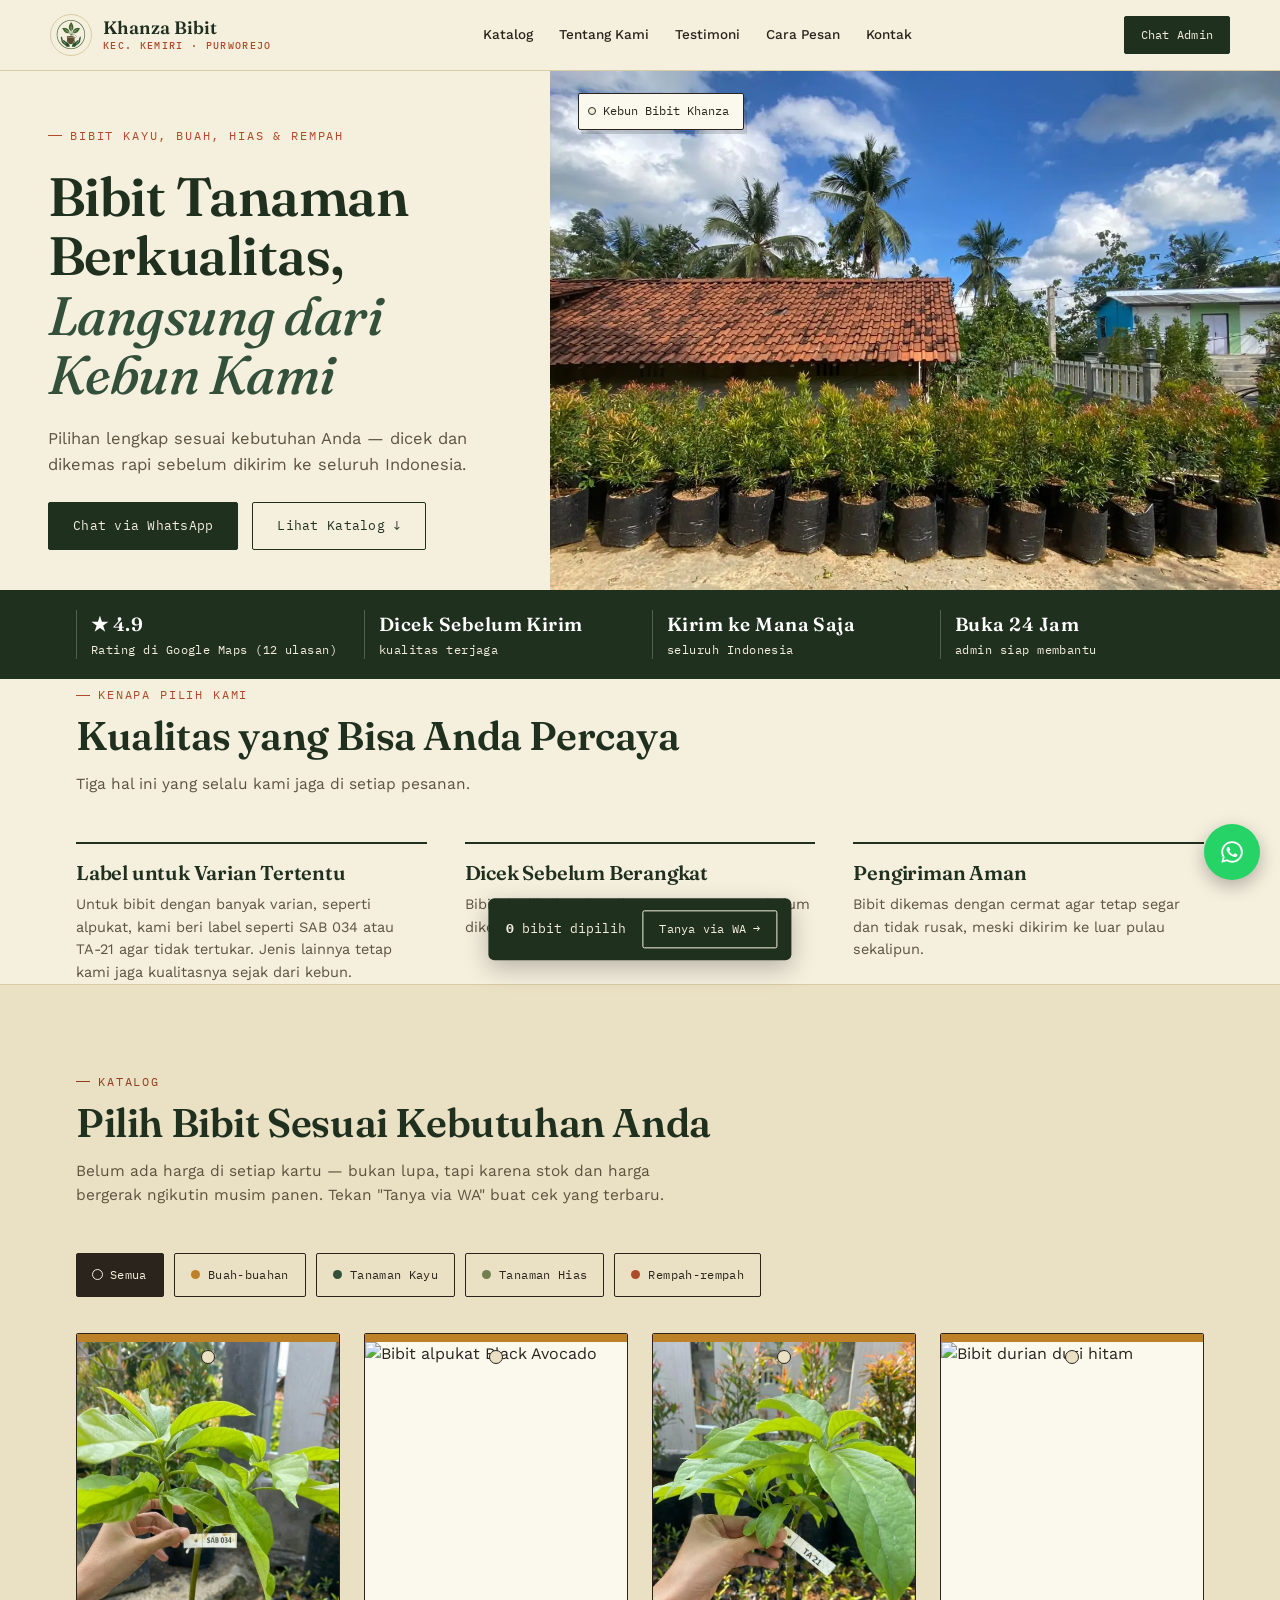
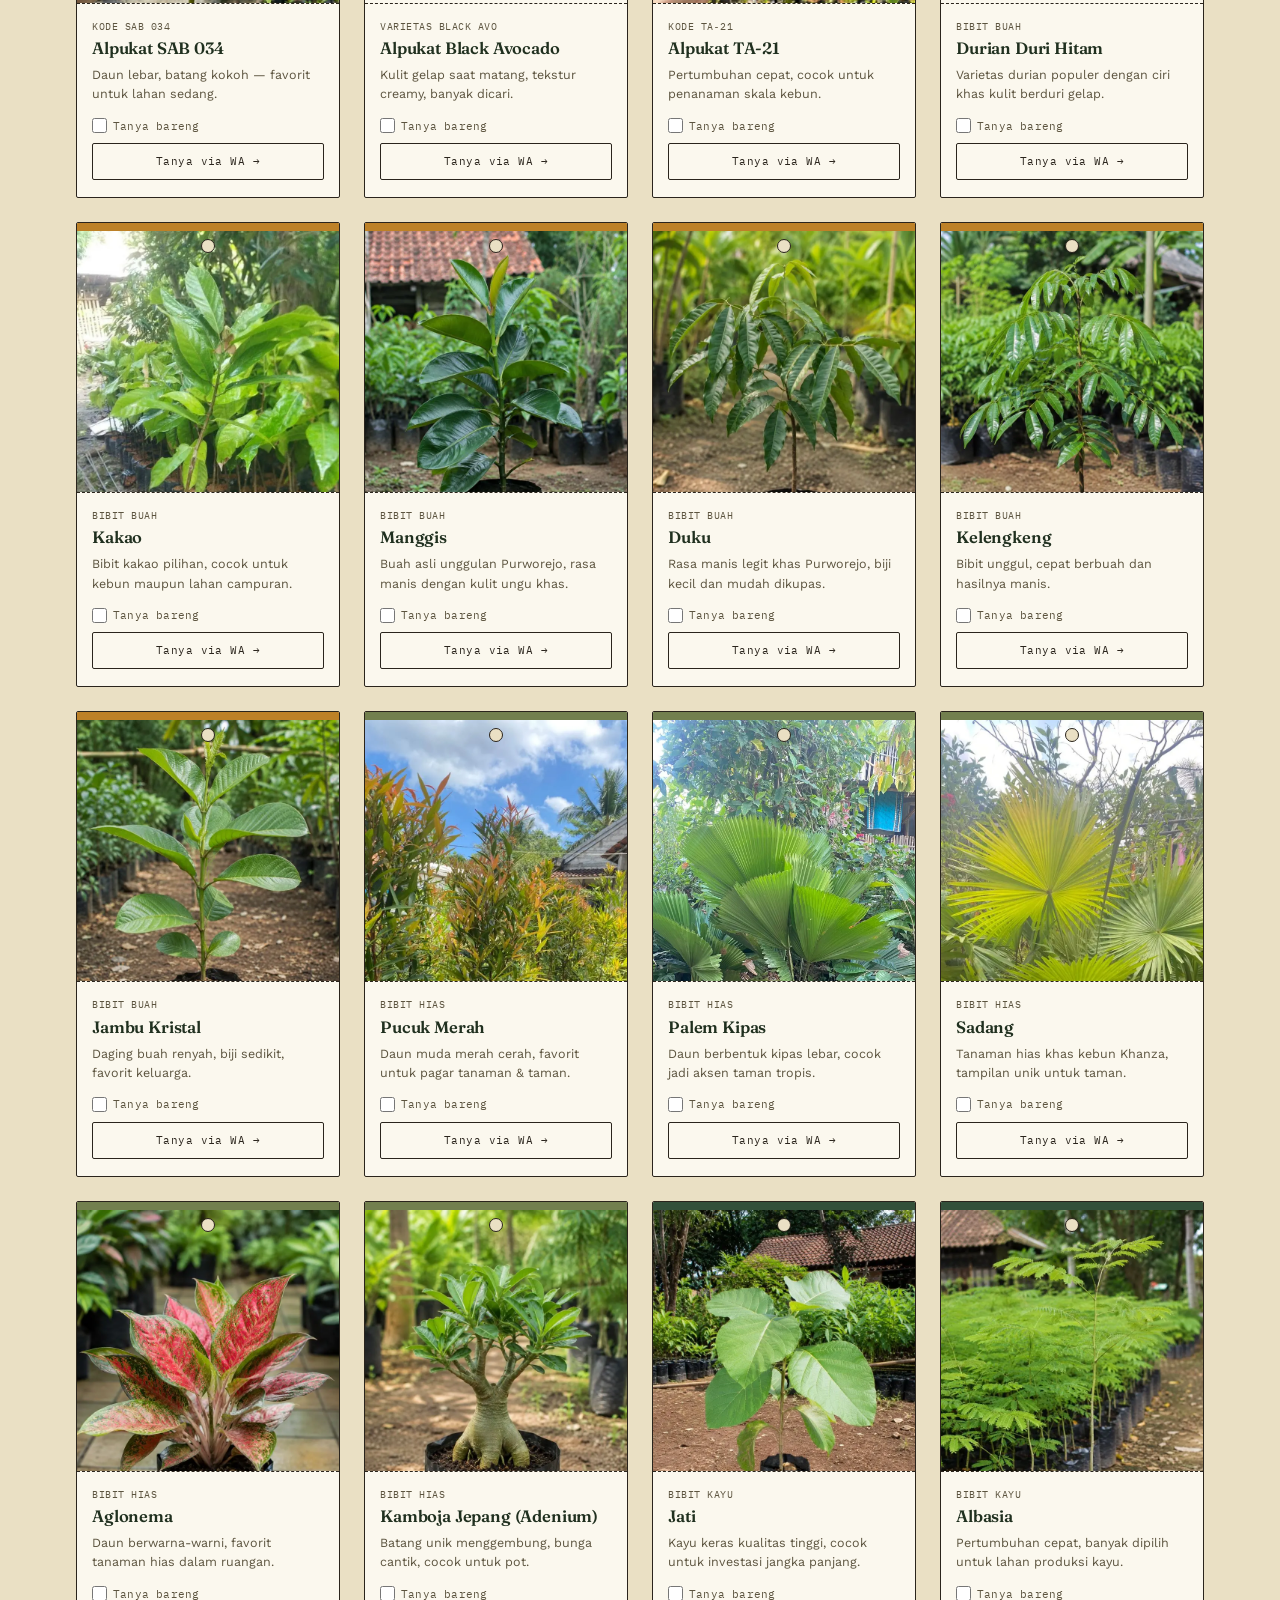
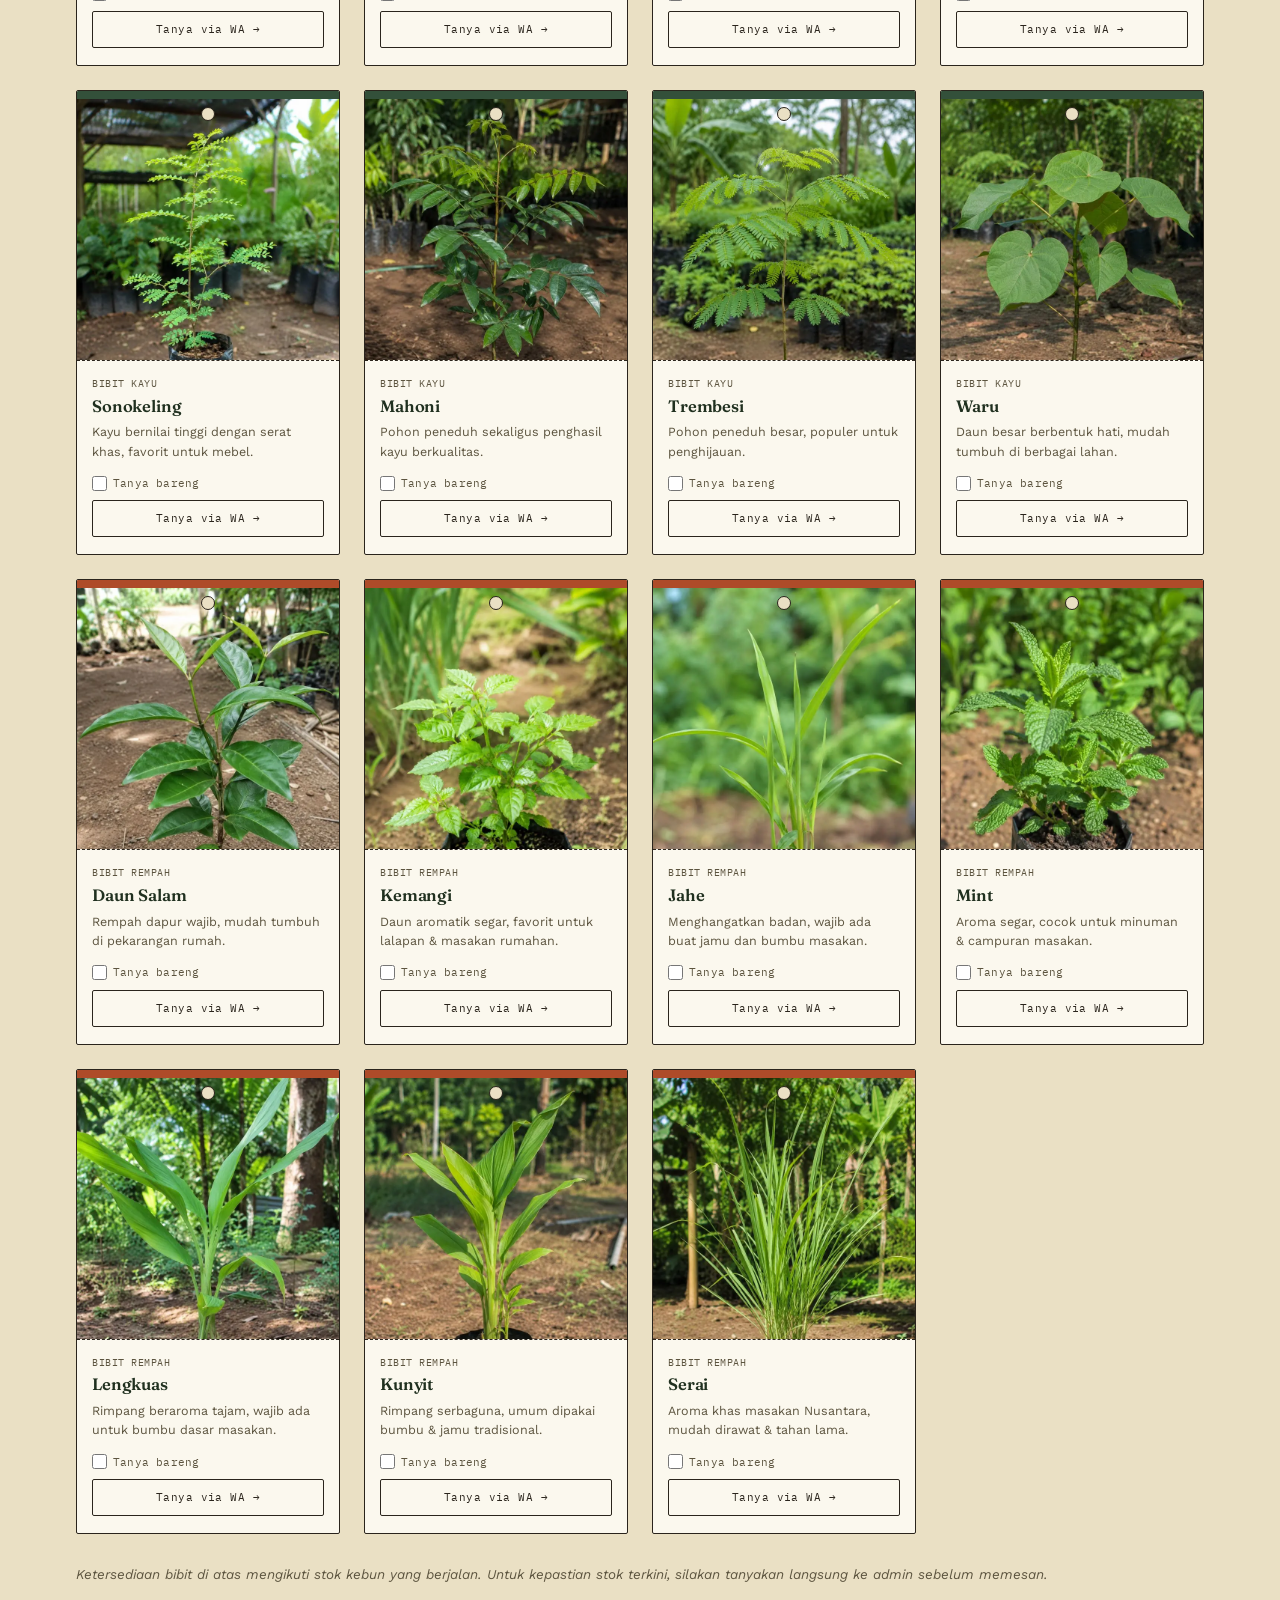
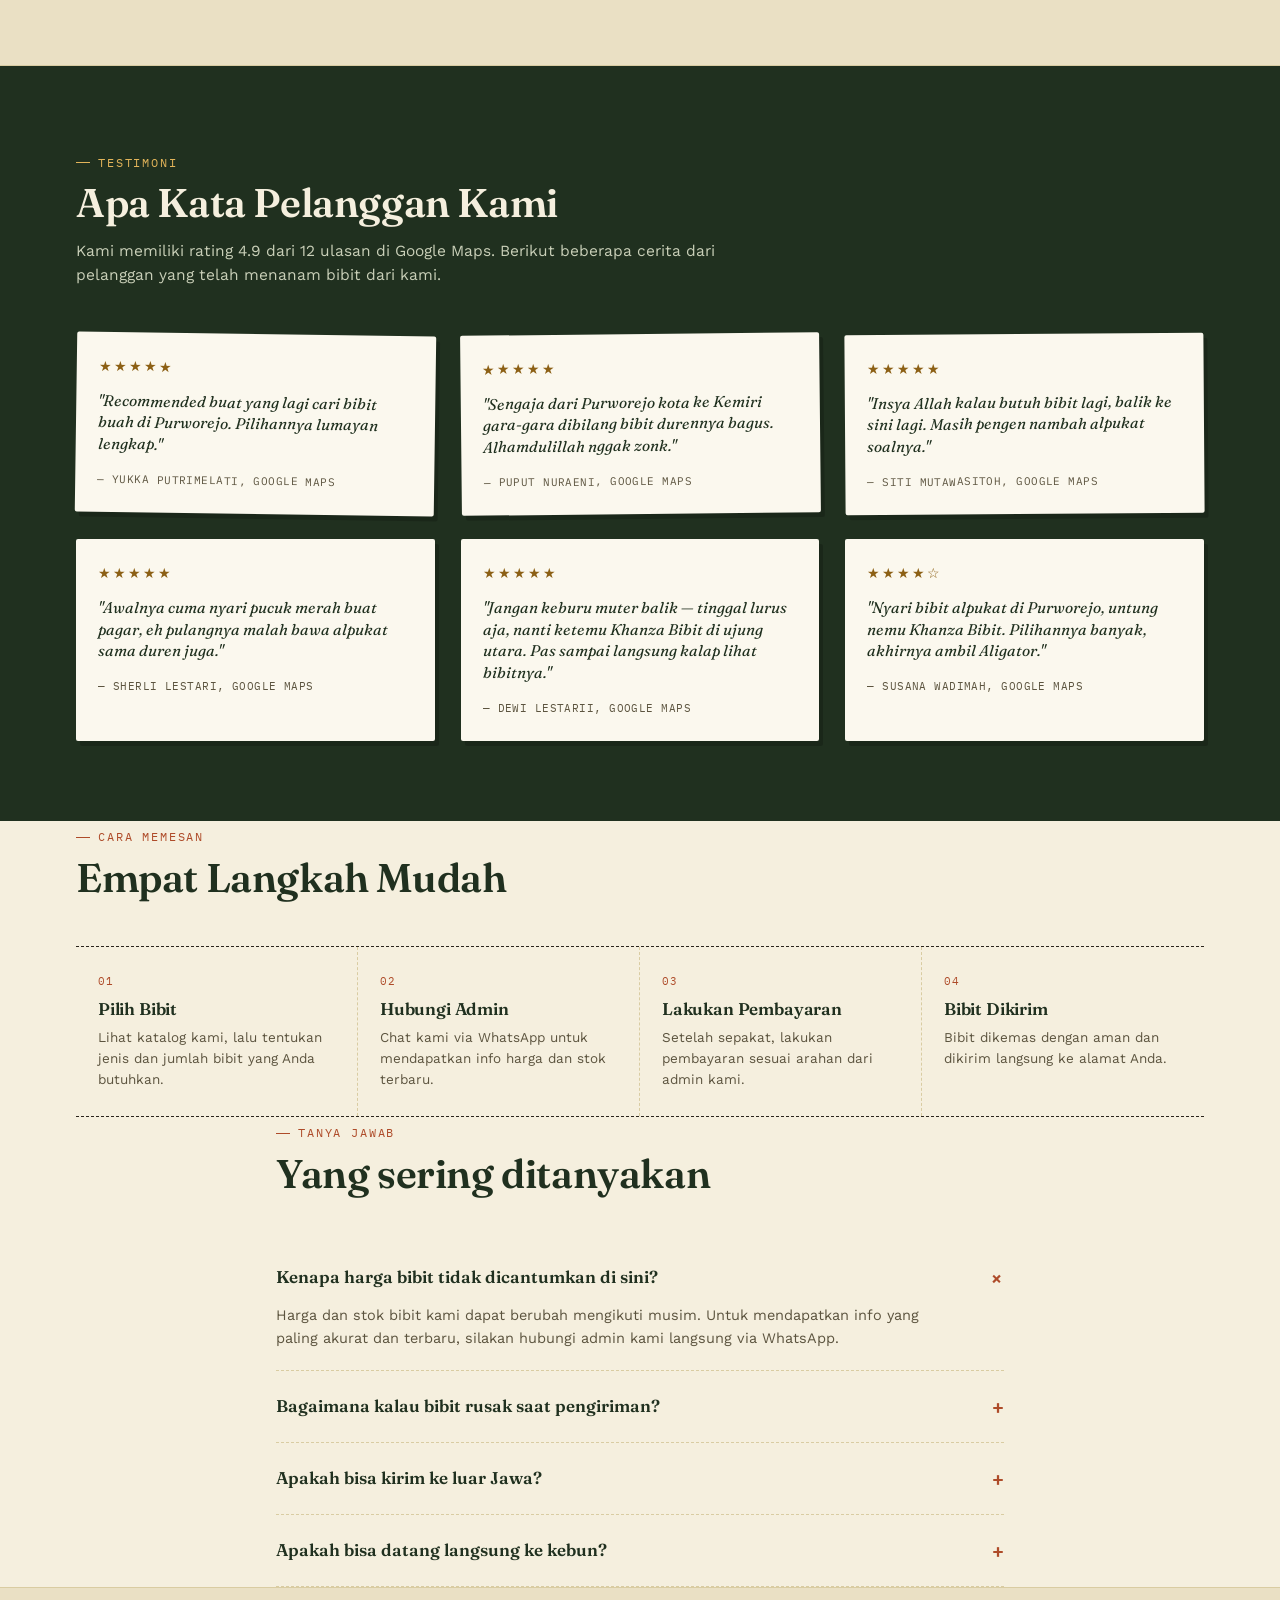
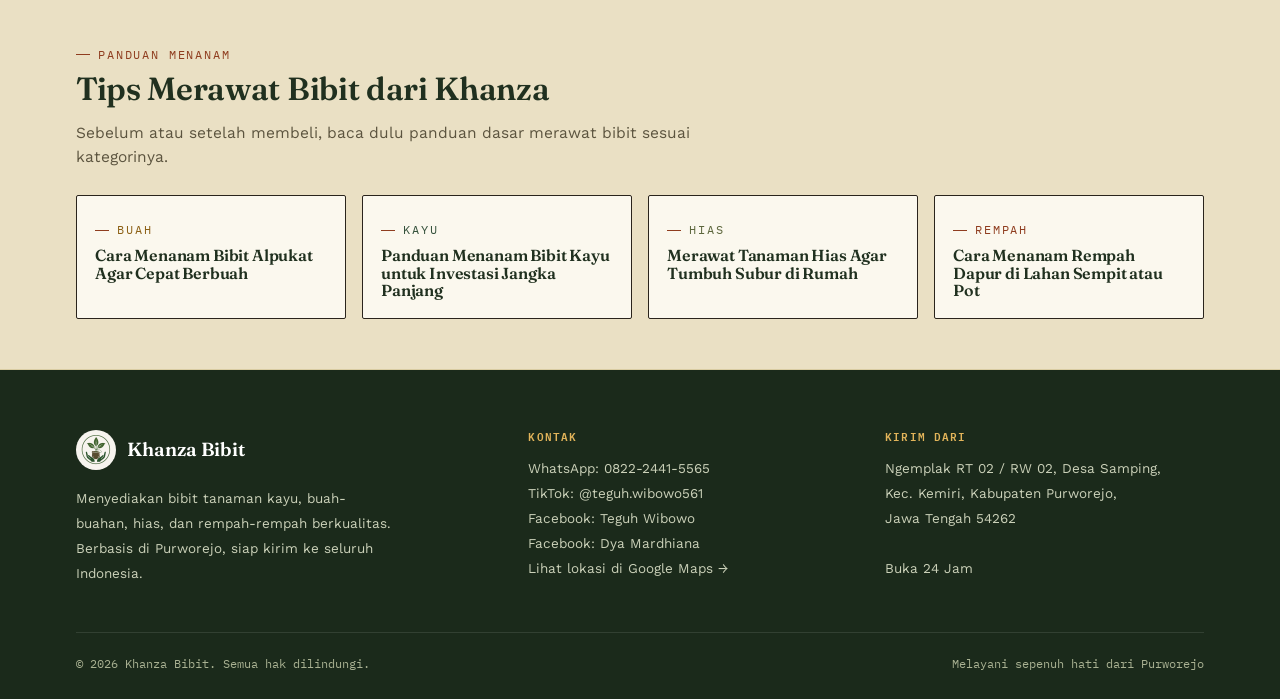
==== commit 39922cdd: "Add files via upload" ====
--- a/index.html
+++ b/index.html
@@ -23,7 +23,8 @@
 <meta name="theme-color" content="#33503A">
 <link rel="preconnect" href="https://fonts.googleapis.com">
 <link rel="preconnect" href="https://fonts.gstatic.com" crossorigin>
-<link href="https://fonts.googleapis.com/css2?family=Fraunces:ital,opsz,wght@0,9..144,400;0,9..144,500;0,9..144,600;0,9..144,700;1,9..144,500;1,9..144,600&family=Work+Sans:wght@400;500;600&family=IBM+Plex+Mono:wght@400;500;600&display=swap" rel="stylesheet">
+<link rel="preload" as="style" href="https://fonts.googleapis.com/css2?family=Fraunces:ital,opsz,wght@0,9..144,400;0,9..144,500;0,9..144,600;0,9..144,700;1,9..144,500;1,9..144,600&family=Work+Sans:wght@400;500;600&family=IBM+Plex+Mono:wght@400;500;600&display=swap" onload="this.onload=null;this.rel='stylesheet'">
+<noscript><link href="https://fonts.googleapis.com/css2?family=Fraunces:ital,opsz,wght@0,9..144,400;0,9..144,500;0,9..144,600;0,9..144,700;1,9..144,500;1,9..144,600&family=Work+Sans:wght@400;500;600&family=IBM+Plex+Mono:wght@400;500;600&display=swap" rel="stylesheet"></noscript>
 <link rel="stylesheet" href="css/style.css">
 </head>
 <body>
@@ -43,7 +44,7 @@
       <a href="#cara-pesan">Cara Pesan</a>
       <a href="#kontak">Kontak</a>
     </nav>
-    <a class="btn btn-fill btn-sm" style="display:none" id="navCta" href="https://wa.me/6282224415565?text=Halo%20Khanza%20Bibit%2C%20saya%20mau%20tanya%20bibit%20tanaman" target="_blank" rel="noopener">Chat Admin</a>
+    <a class="btn btn-fill btn-sm nav-cta" id="navCta" href="https://wa.me/6282224415565?text=Halo%20Khanza%20Bibit%2C%20saya%20mau%20tanya%20bibit%20tanaman" target="_blank" rel="noopener">Chat Admin</a>
     <button class="menu-toggle" id="menuToggle" aria-label="Menu" aria-expanded="false" aria-controls="navLinks">
       <svg width="22" height="22" viewBox="0 0 24 24" fill="none" xmlns="http://www.w3.org/2000/svg" aria-hidden="true">
         <path d="M3 6H21" stroke="currentColor" stroke-width="2" stroke-linecap="round"/>
@@ -68,7 +69,10 @@
       </div>
     </div>
     <div class="hero-media">
-      <picture><source srcset="images/site/hero-pucuk-merah.webp" type="image/webp"><img src="images/site/hero-pucuk-merah.webp" alt="Barisan bibit Pucuk Merah di kebun Khanza Bibit, Purworejo" width="1600" height="900" fetchpriority="high"></picture>
+      <picture>
+        <source srcset="images/site/hero-pucuk-merah-sm.webp 860w, images/site/hero-pucuk-merah.webp 1600w" sizes="(min-width:960px) 640px, 100vw" type="image/webp">
+        <img src="images/site/hero-pucuk-merah.webp" alt="Barisan bibit Pucuk Merah di kebun Khanza Bibit, Purworejo" width="1600" height="900" fetchpriority="high">
+      </picture>
       <span class="hero-tag">Kebun Bibit Khanza</span>
     </div>
   </section>
@@ -146,7 +150,7 @@
           <div class="produk-band" style="background:var(--ochre)"></div>
           <div class="produk-img">
             <span class="produk-hole"></span>
-            <picture><source srcset="images/buah/alpukat-black-avocado.webp" type="image/webp"><img loading="lazy" src="images/buah/alpukat-black-avocado.jpg" alt="Bibit alpukat Black Avocado" width="700" height="1244"></picture>
+            <picture><source srcset="images/buah/alpukat-black-avocado-sm.webp 360w, images/buah/alpukat-black-avocado.webp 700w" sizes="(min-width:980px) 270px, (min-width:640px) 30vw, 45vw" type="image/webp"><img loading="lazy" src="images/buah/alpukat-black-avocado.jpg" alt="Bibit alpukat Black Avocado" width="700" height="1244"></picture>
           </div>
           <div class="produk-info">
             <div class="produk-kode">Varietas Black Avo</div>
@@ -176,7 +180,7 @@
           <div class="produk-band" style="background:var(--ochre)"></div>
           <div class="produk-img">
             <span class="produk-hole"></span>
-            <picture><source srcset="images/buah/durian-duri-hitam.webp" type="image/webp"><img loading="lazy" src="images/buah/durian-duri-hitam.jpg" alt="Bibit durian duri hitam" width="700" height="1244"></picture>
+            <picture><source srcset="images/buah/durian-duri-hitam-sm.webp 360w, images/buah/durian-duri-hitam.webp 700w" sizes="(min-width:980px) 270px, (min-width:640px) 30vw, 45vw" type="image/webp"><img loading="lazy" src="images/buah/durian-duri-hitam.jpg" alt="Bibit durian duri hitam" width="700" height="1244"></picture>
           </div>
           <div class="produk-info">
             <div class="produk-kode">Bibit Buah</div>
@@ -667,7 +671,7 @@
           <h3>Merawat Tanaman Hias Agar Tumbuh Subur di Rumah</h3>
         </a>
         <a class="artikel-card" href="artikel/tanam-rempah-pot.html">
-          <span class="eyebrow" style="color:var(--paprika)">Rempah</span>
+          <span class="eyebrow" style="color:var(--paprika-text)">Rempah</span>
           <h3>Cara Menanam Rempah Dapur di Lahan Sempit atau Pot</h3>
         </a>
       </div>
--- a/css/style.css
+++ b/css/style.css
@@ -12,6 +12,7 @@
     --moss:#75825033;
     --moss-solid:#727F4E;
     --paprika:#AE4B29;
+    --paprika-text:#8F3D1F;
     --line:#D9CCA2;
     --paper-rgb:245,239,222;
   }
@@ -101,6 +102,8 @@
   .nav-links a{ text-decoration:none; color:var(--ink); position:relative; padding-bottom:2px; }
   .nav-links a::after{ content:""; position:absolute; left:0; right:100%; bottom:0; height:1px; background:var(--paprika); transition:right .2s ease; }
   .nav-links a:hover::after{ right:0; }
+  .nav-cta{ display:none; }
+  @media(min-width:960px){ .nav-cta{ display:inline-flex; } }
   .menu-toggle{ display:none; align-items:center; justify-content:center; width:44px; height:44px; padding:0; background:none; border:none; font-size:22px; cursor:pointer; color:var(--pine-deep); }
   @media(max-width:900px){
     .nav-links{ display:none; }
@@ -195,6 +198,8 @@
 
   /* ---------- Katalog ---------- */
   .katalog-bg{ background:var(--paper-dark); border-top:1px solid var(--line); border-bottom:1px solid var(--line); }
+  .katalog-bg .eyebrow{ color:var(--paprika-text); }
+  .katalog-bg .eyebrow::before{ background:var(--paprika-text); }
   .filters{ display:flex; flex-wrap:wrap; gap:10px; margin-bottom:36px; }
   .filter-btn{
     font-family:'IBM Plex Mono', monospace;
@@ -435,6 +440,8 @@
   .artikel-faq{ border-top:1px dashed var(--line); padding-top:18px; margin-top:30px; }
   .artikel-faq .q{ font-family:'Fraunces', serif; font-weight:600; color:var(--pine-deep); margin-bottom:4px; }
   .artikel-lainnya{ background:var(--paper-dark); border-top:1px solid var(--line); padding:50px 0; }
+  .artikel-lainnya .eyebrow{ color:var(--paprika-text); }
+  .artikel-lainnya .eyebrow::before{ background:var(--paprika-text); }
   .artikel-lainnya .grid{ display:grid; grid-template-columns:1fr; gap:16px; }
   @media(min-width:700px){ .artikel-lainnya .grid{ grid-template-columns:repeat(3,1fr); } }
   @media(min-width:980px){ .artikel-lainnya .grid{ grid-template-columns:repeat(auto-fit, minmax(230px, 1fr)); } }
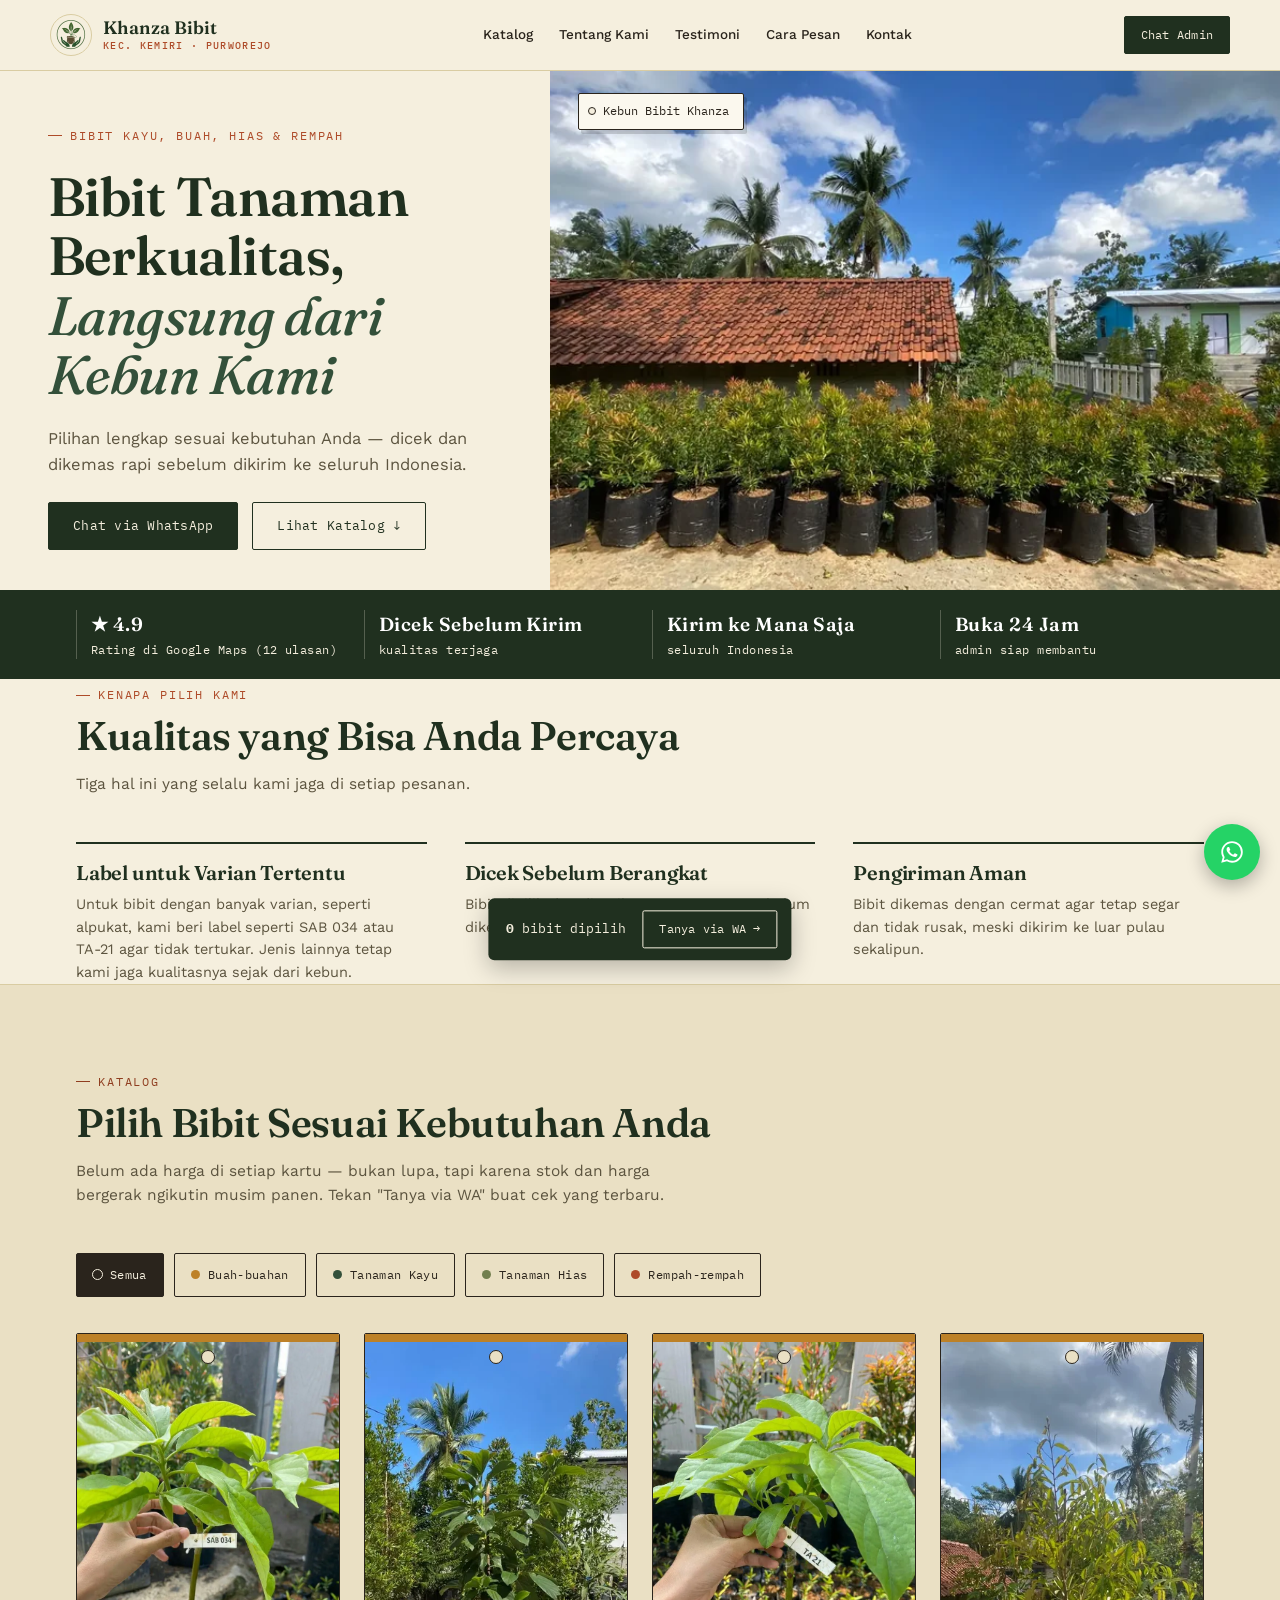
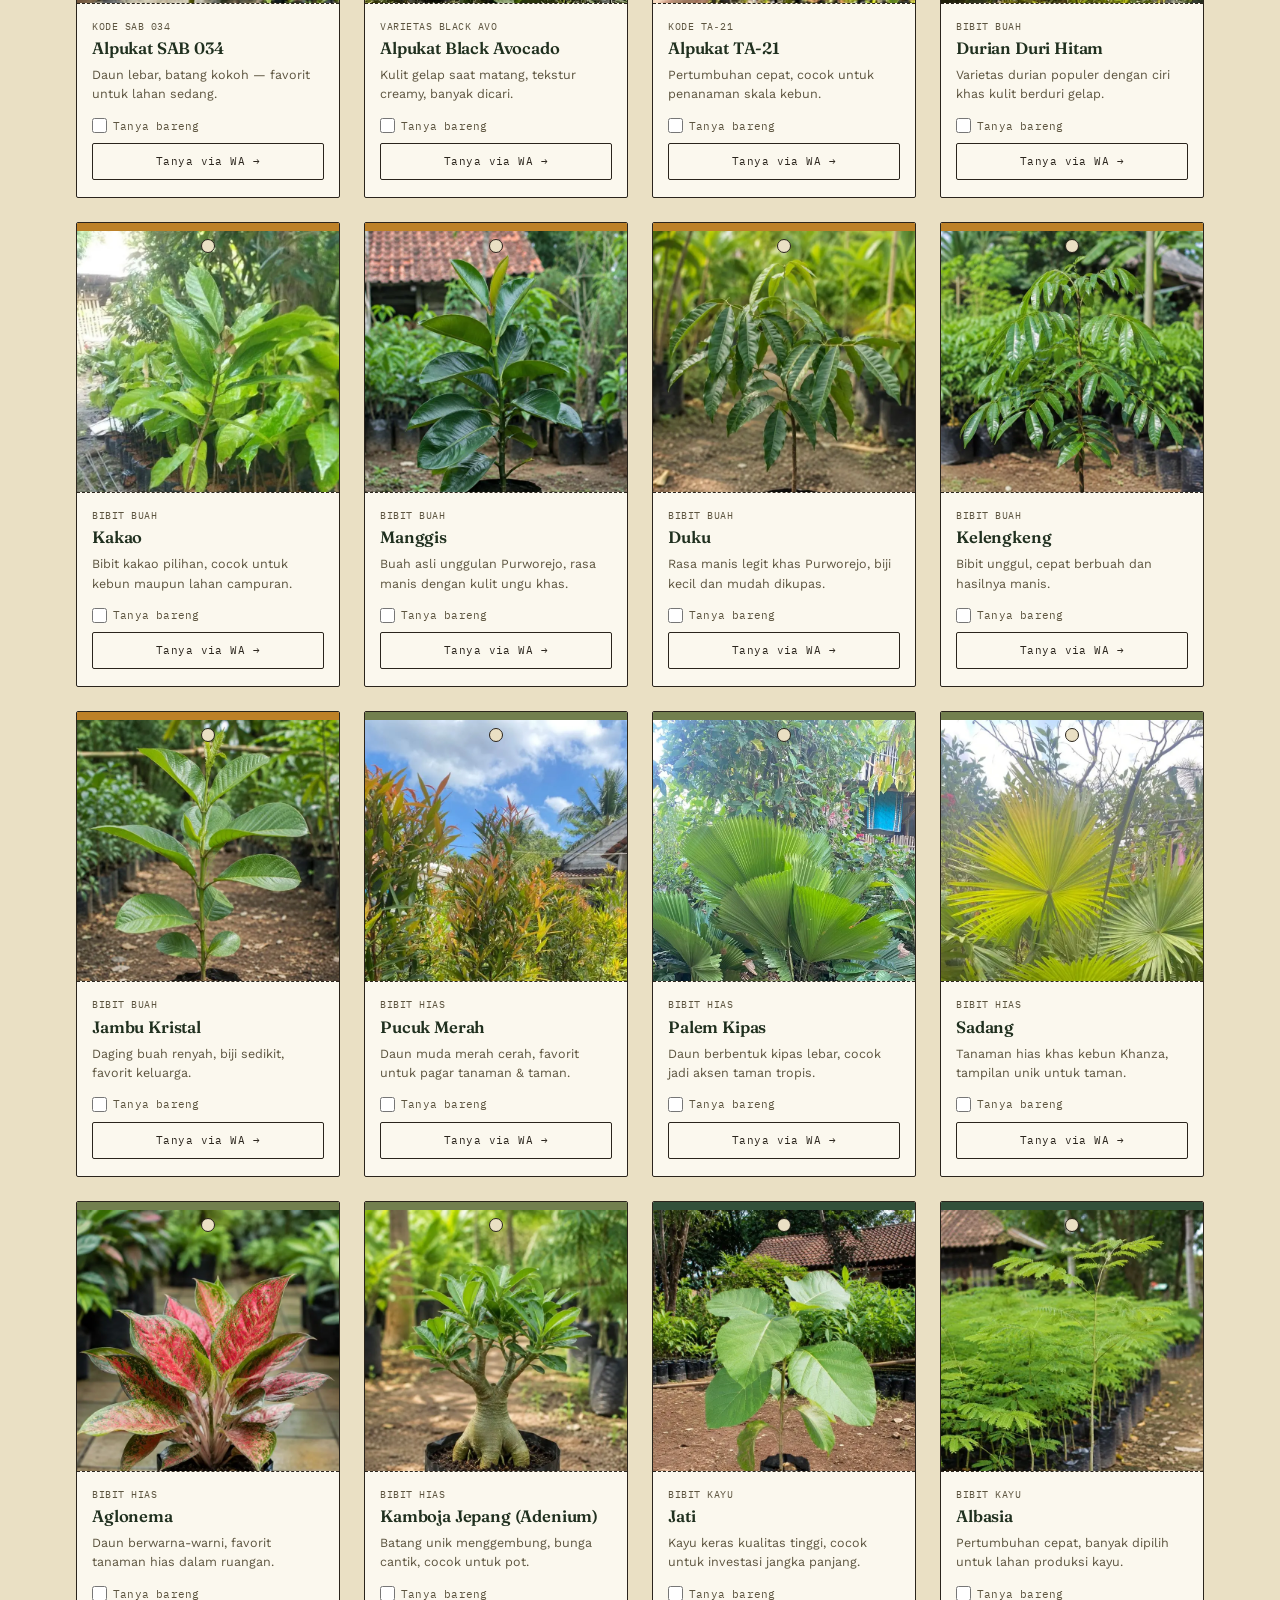
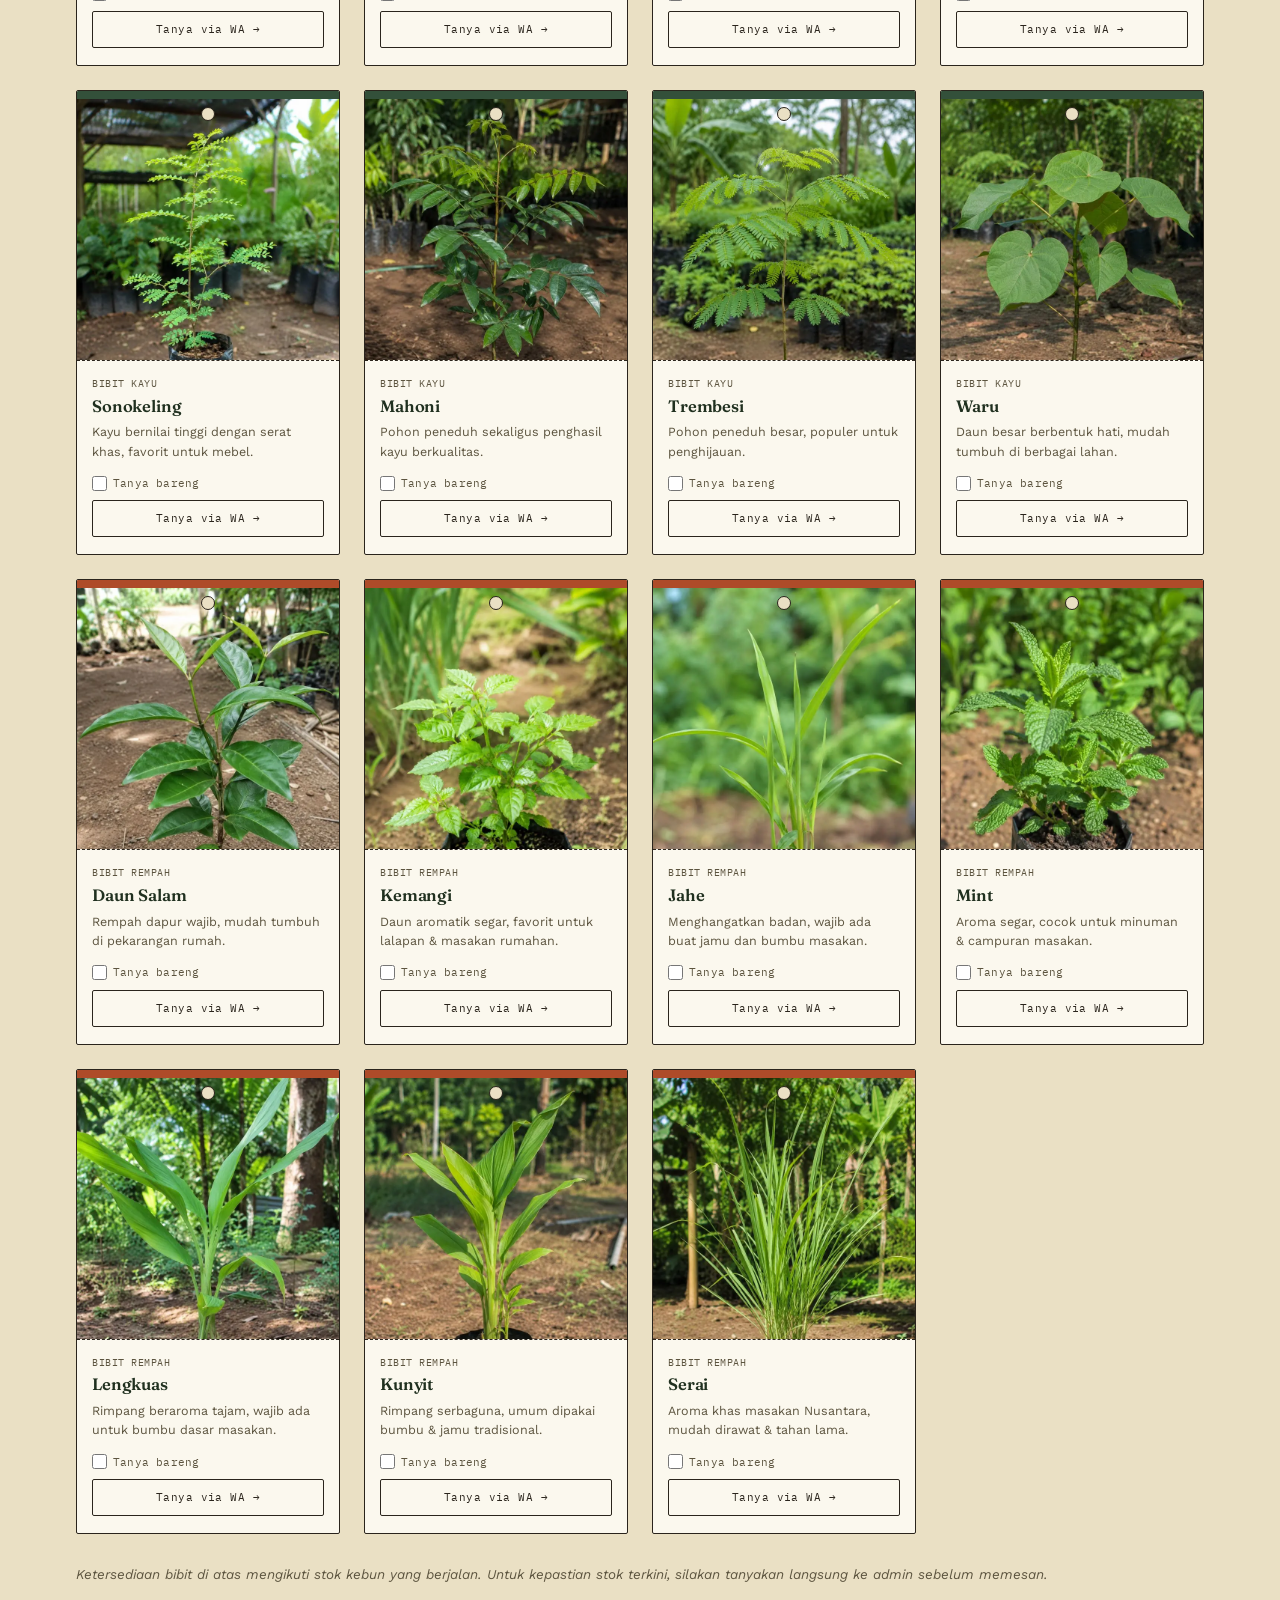
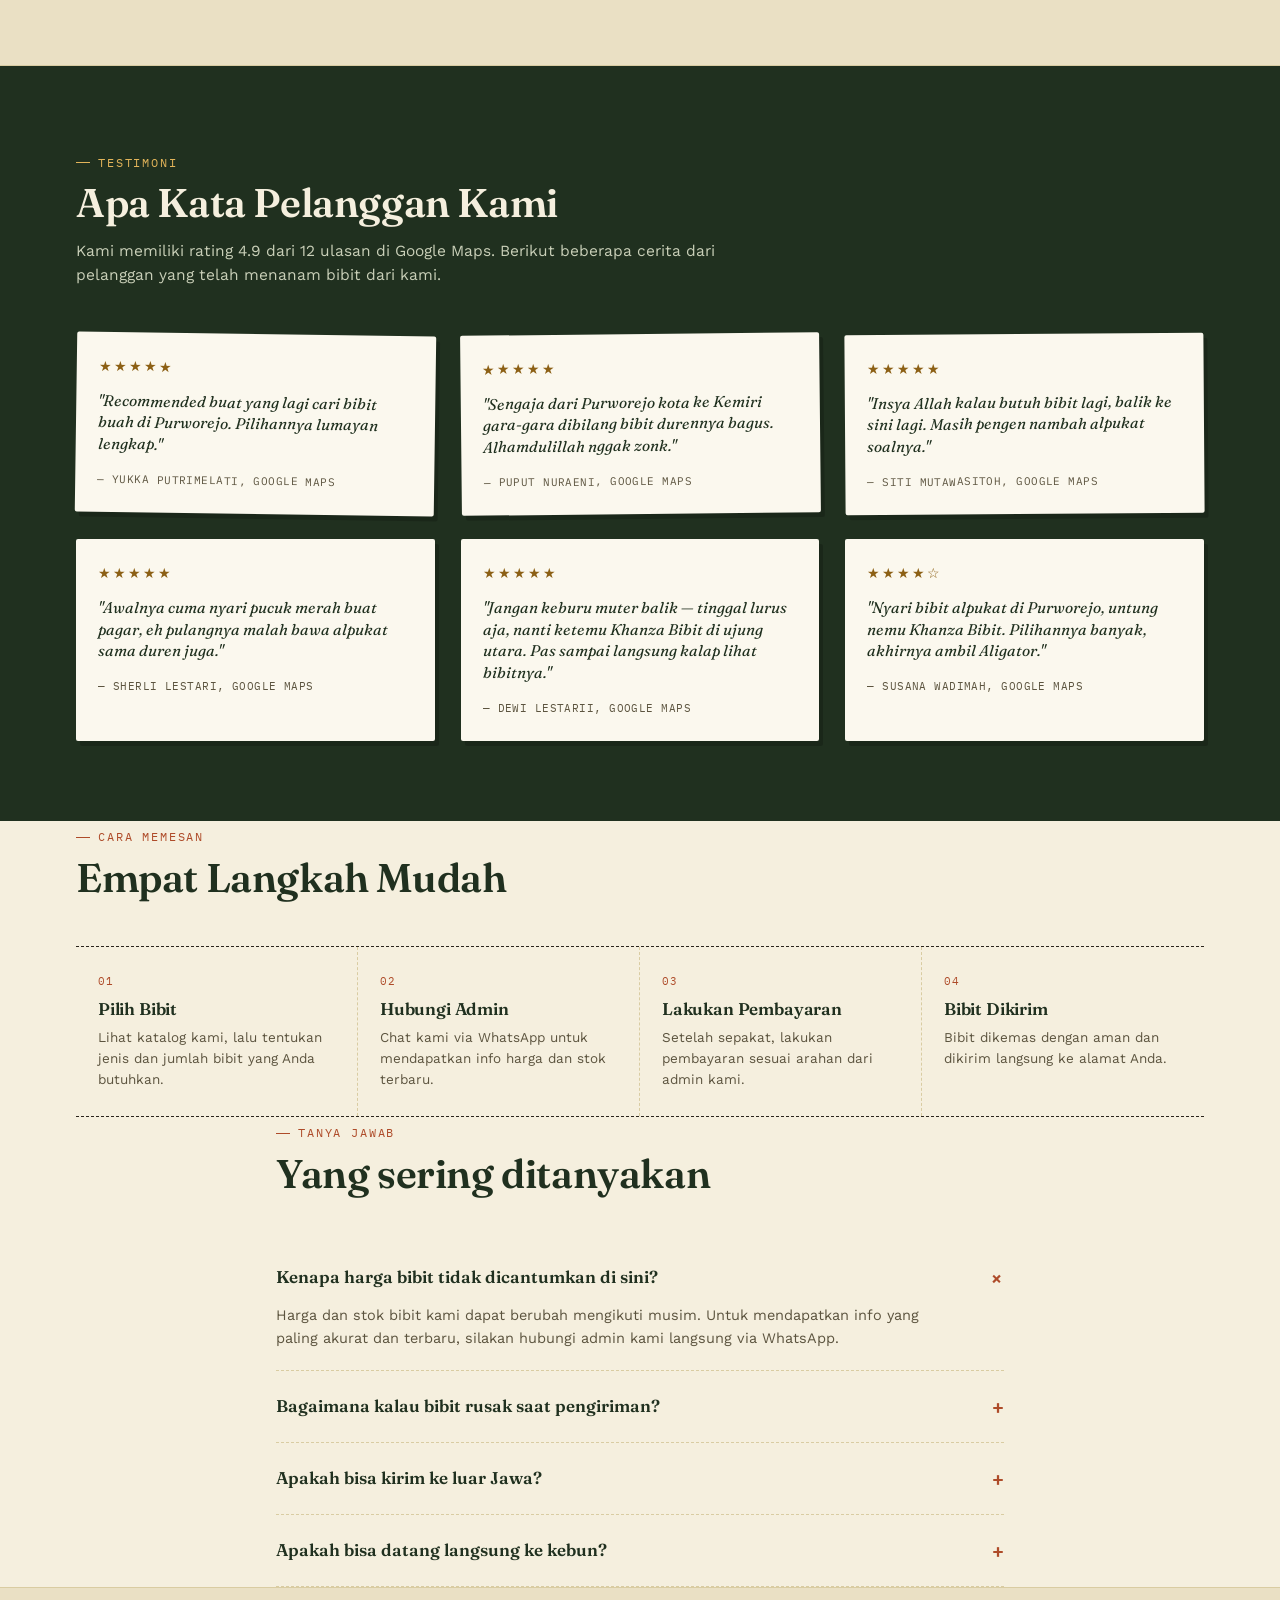
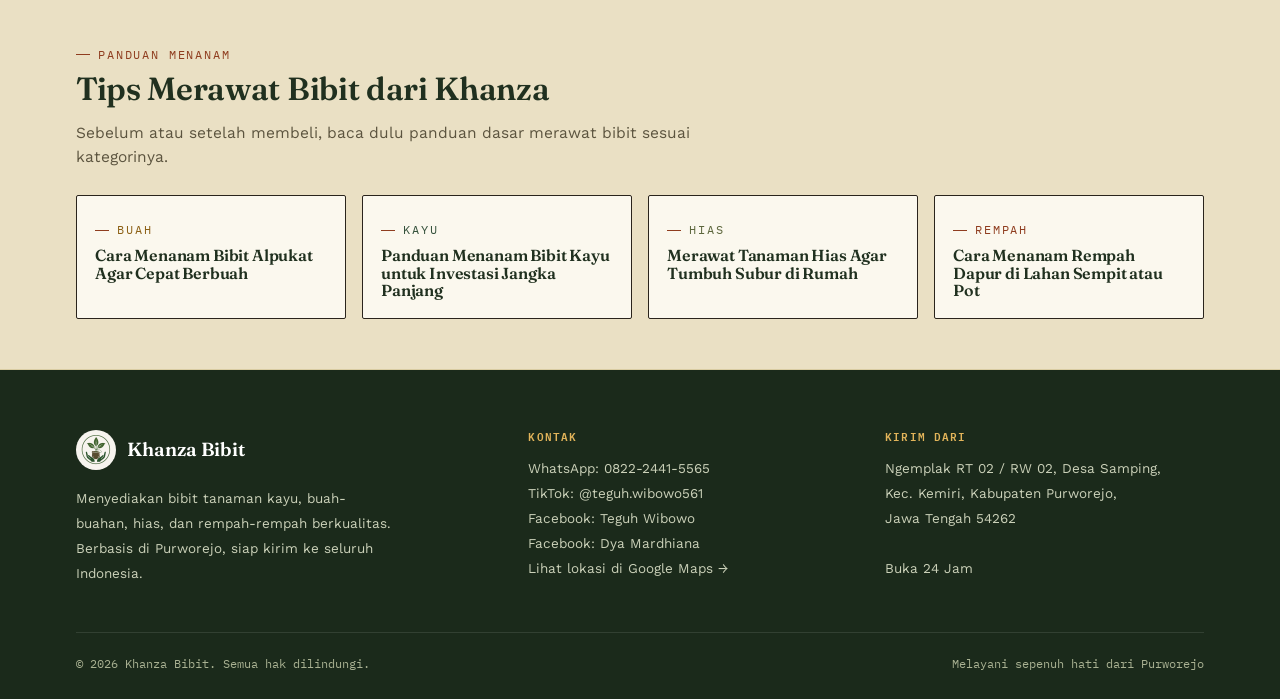
==== commit a975c73d: "Add files via upload" ====
--- a/index.html
+++ b/index.html
@@ -23,8 +23,8 @@
 <meta name="theme-color" content="#33503A">
 <link rel="preconnect" href="https://fonts.googleapis.com">
 <link rel="preconnect" href="https://fonts.gstatic.com" crossorigin>
-<link rel="preload" as="style" href="https://fonts.googleapis.com/css2?family=Fraunces:ital,opsz,wght@0,9..144,400;0,9..144,500;0,9..144,600;0,9..144,700;1,9..144,500;1,9..144,600&family=Work+Sans:wght@400;500;600&family=IBM+Plex+Mono:wght@400;500;600&display=swap" onload="this.onload=null;this.rel='stylesheet'">
-<noscript><link href="https://fonts.googleapis.com/css2?family=Fraunces:ital,opsz,wght@0,9..144,400;0,9..144,500;0,9..144,600;0,9..144,700;1,9..144,500;1,9..144,600&family=Work+Sans:wght@400;500;600&family=IBM+Plex+Mono:wght@400;500;600&display=swap" rel="stylesheet"></noscript>
+<link rel="preload" as="style" href="https://fonts.googleapis.com/css2?family=Fraunces:ital,opsz,wght@0,9..144,400;0,9..144,500;0,9..144,600;0,9..144,700;1,9..144,500;1,9..144,600&family=Work+Sans:wght@400;500;600&family=IBM+Plex+Mono:wght@400;500;600&display=swap">
+<link href="https://fonts.googleapis.com/css2?family=Fraunces:ital,opsz,wght@0,9..144,400;0,9..144,500;0,9..144,600;0,9..144,700;1,9..144,500;1,9..144,600&family=Work+Sans:wght@400;500;600&family=IBM+Plex+Mono:wght@400;500;600&display=swap" rel="stylesheet">
 <link rel="stylesheet" href="css/style.css">
 </head>
 <body>
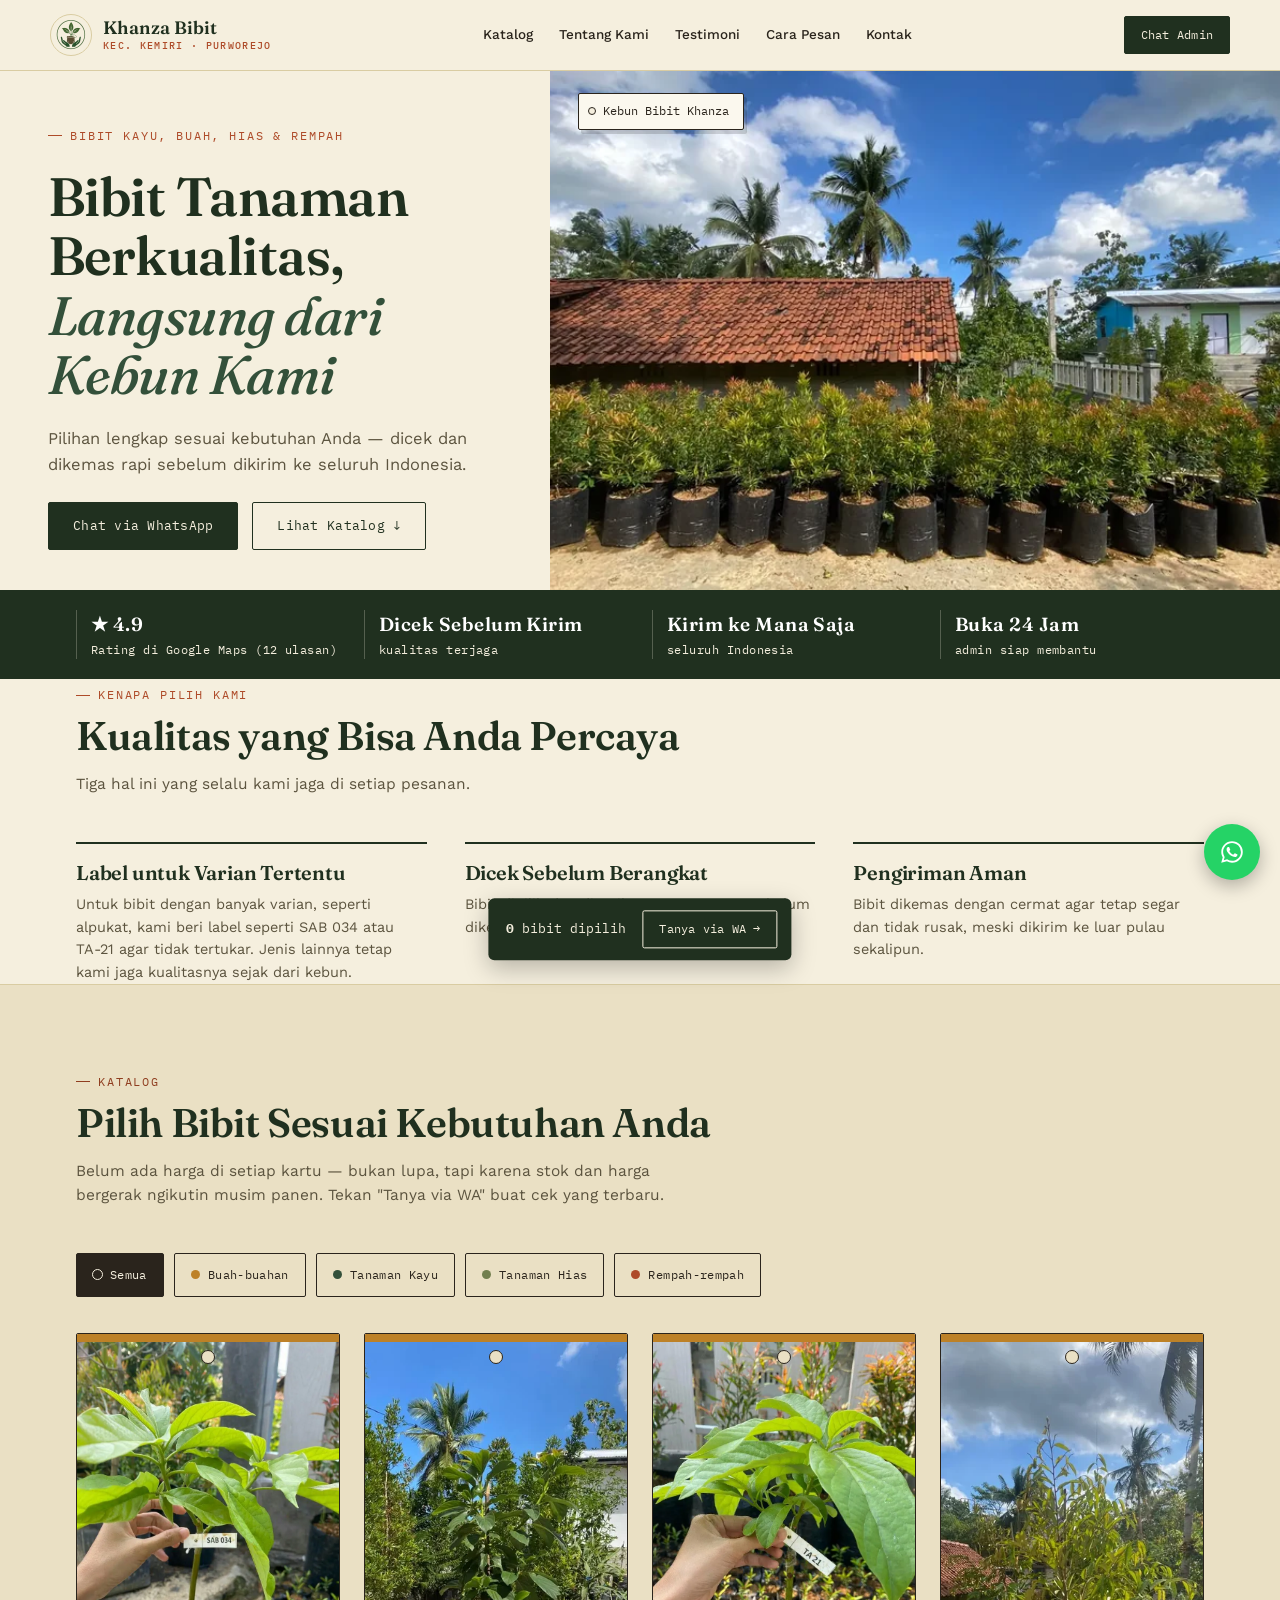
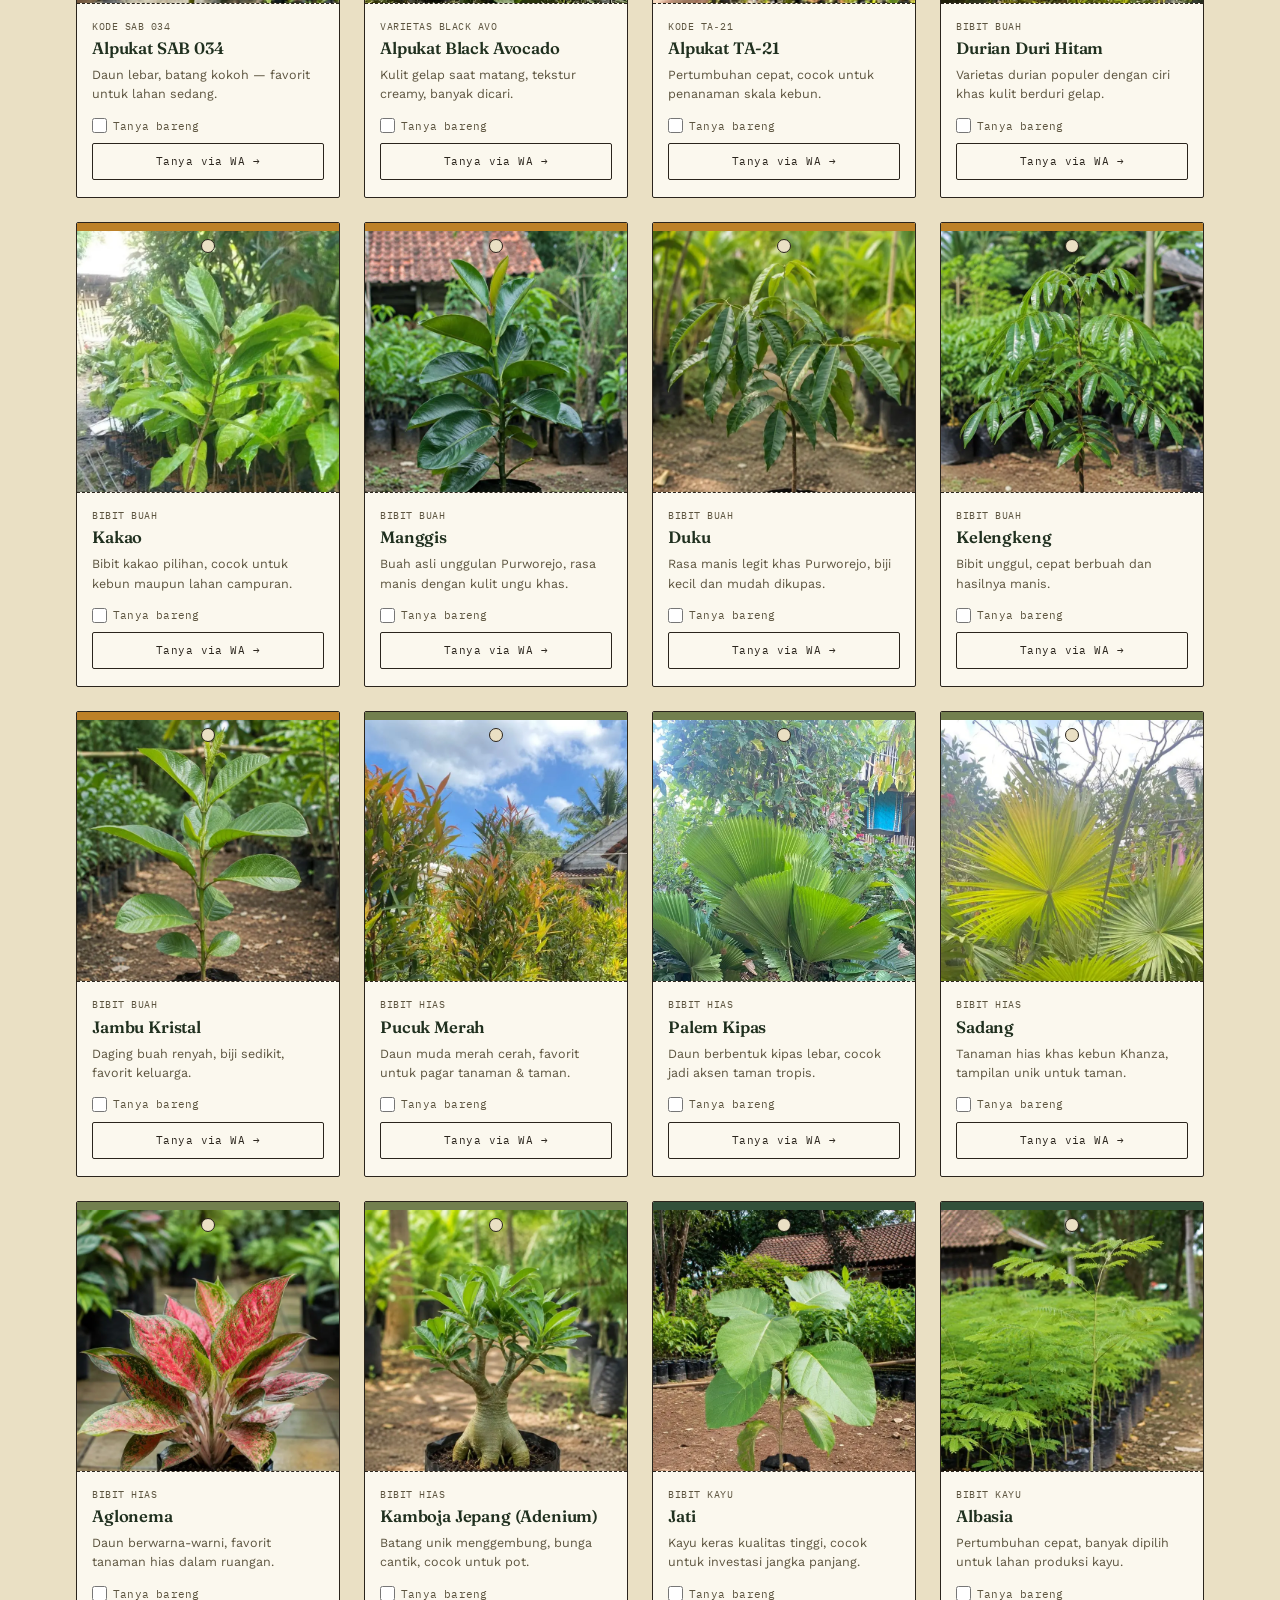
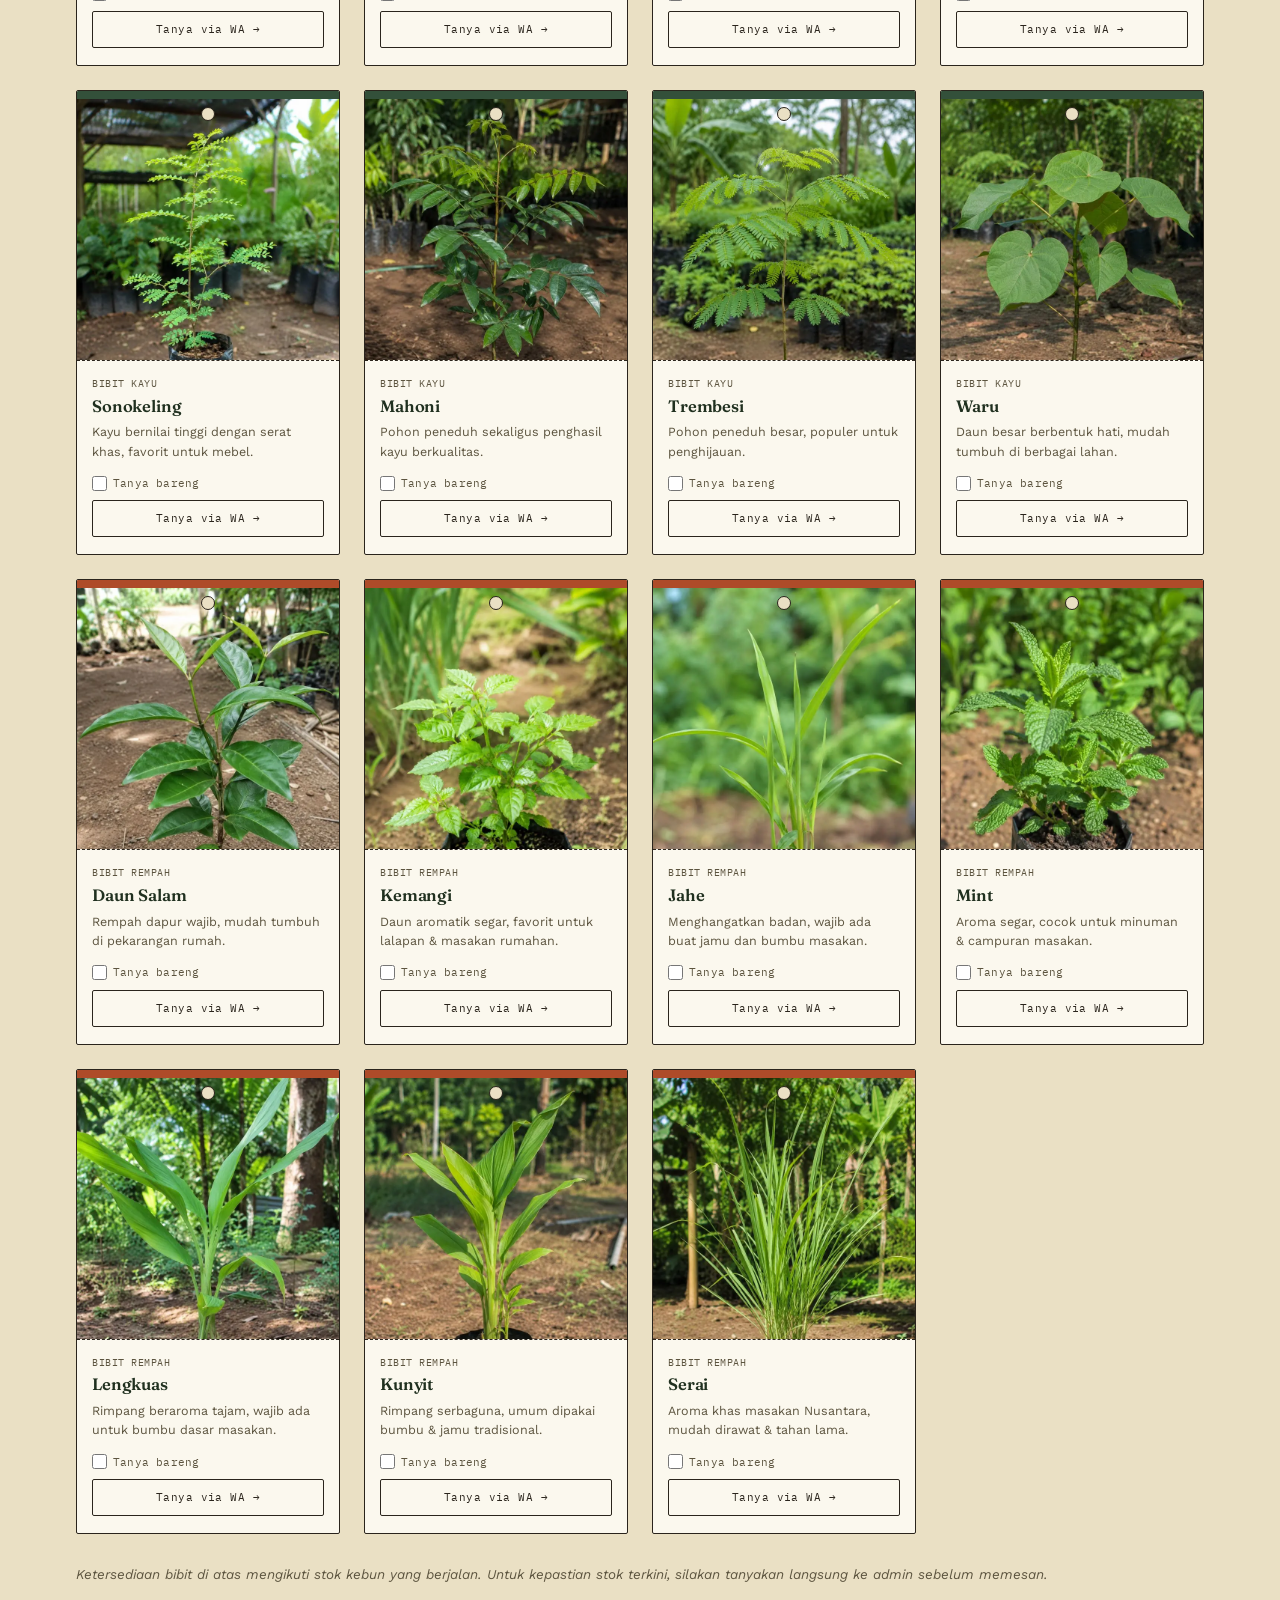
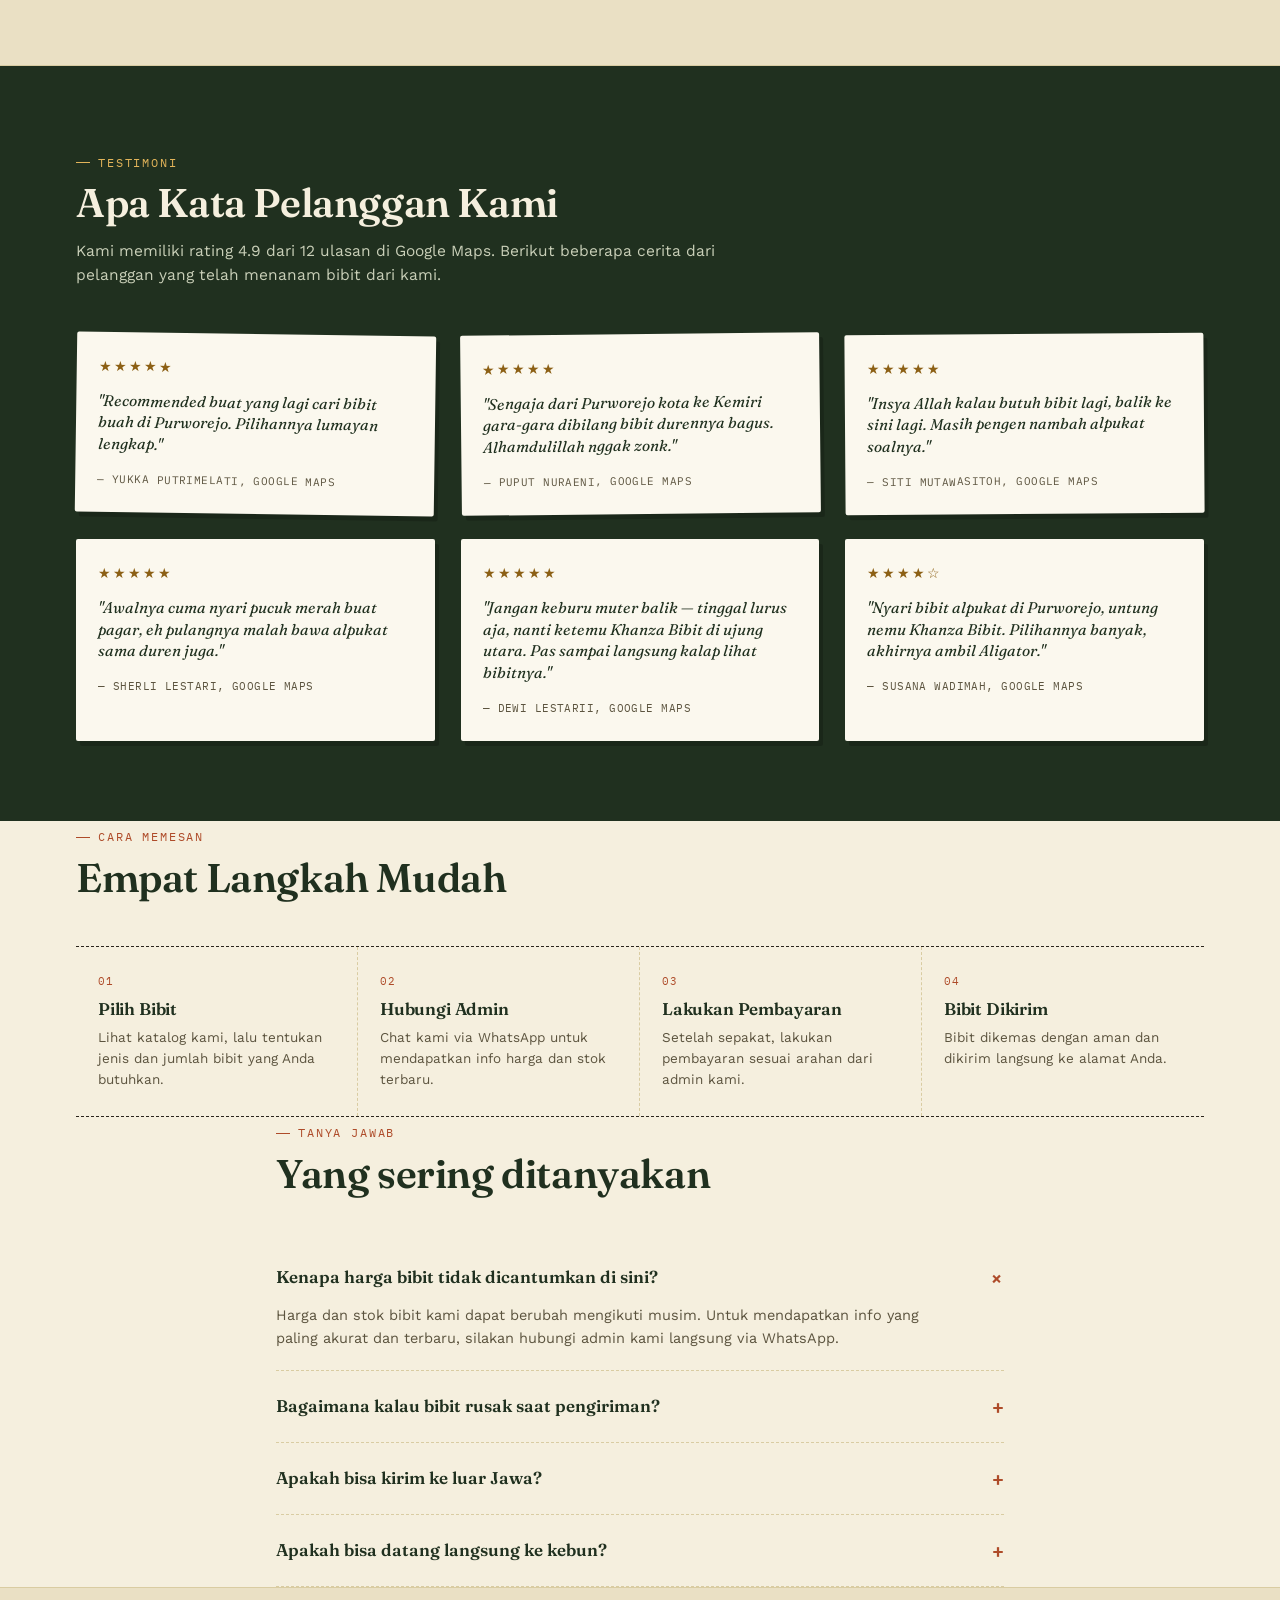
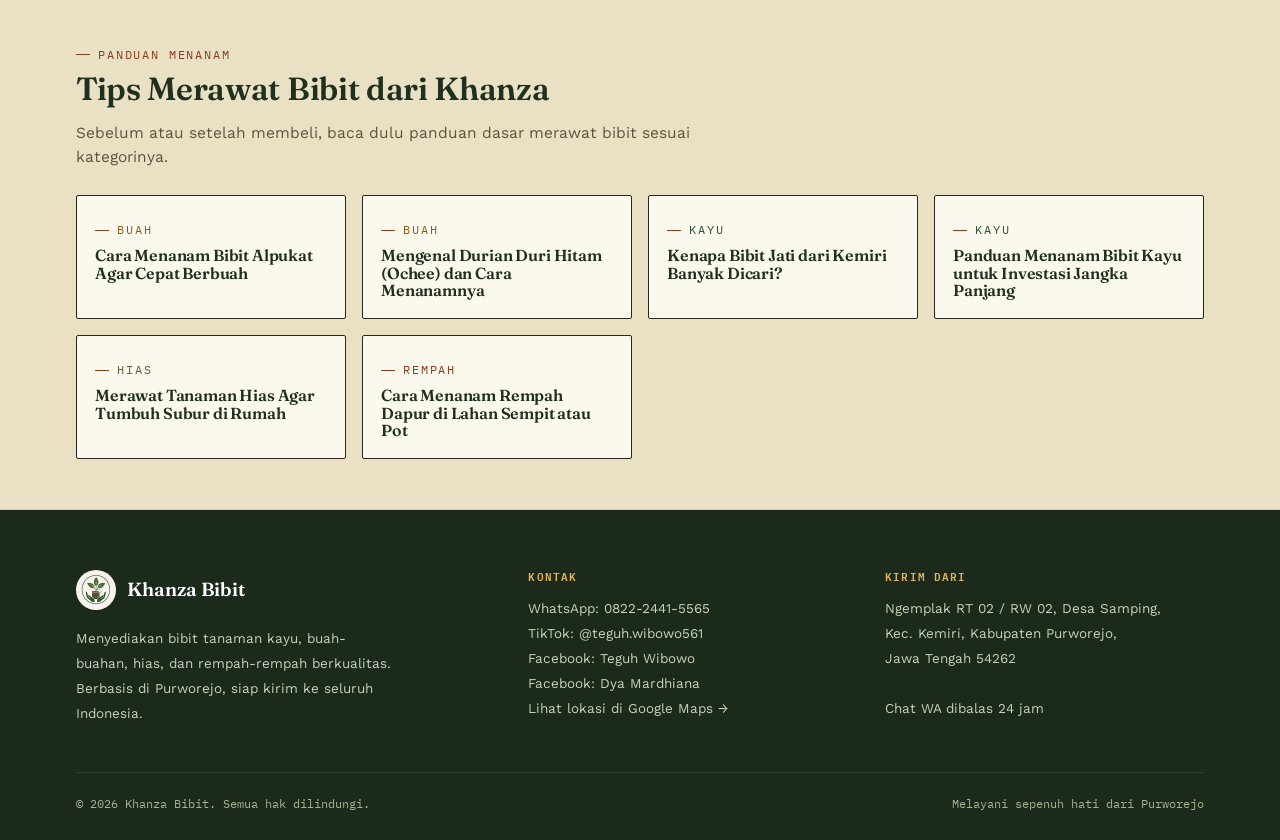
==== commit 4064ab2e: "Add files via upload" ====
--- a/index.html
+++ b/index.html
@@ -135,7 +135,7 @@
           <div class="produk-band" style="background:var(--ochre)"></div>
           <div class="produk-img">
             <span class="produk-hole"></span>
-            <picture><source srcset="images/buah/alpukat-sab034.webp" type="image/webp"><img loading="lazy" src="images/buah/alpukat-sab034.jpg" alt="Bibit alpukat SAB 034" width="756" height="1008"></picture>
+            <picture><source srcset="images/buah/alpukat-sab034.webp" type="image/webp"><img loading="lazy" src="images/buah/alpukat-sab034.webp" alt="Bibit alpukat SAB 034" width="756" height="1008"></picture>
           </div>
           <div class="produk-info">
             <div class="produk-kode">Kode SAB&nbsp;034</div>
@@ -150,7 +150,7 @@
           <div class="produk-band" style="background:var(--ochre)"></div>
           <div class="produk-img">
             <span class="produk-hole"></span>
-            <picture><source srcset="images/buah/alpukat-black-avocado-sm.webp 360w, images/buah/alpukat-black-avocado.webp 700w" sizes="(min-width:980px) 270px, (min-width:640px) 30vw, 45vw" type="image/webp"><img loading="lazy" src="images/buah/alpukat-black-avocado.jpg" alt="Bibit alpukat Black Avocado" width="700" height="1244"></picture>
+            <picture><source srcset="images/buah/alpukat-black-avocado-sm.webp 360w, images/buah/alpukat-black-avocado.webp 700w" sizes="(min-width:980px) 270px, (min-width:640px) 30vw, 45vw" type="image/webp"><img loading="lazy" src="images/buah/alpukat-black-avocado.webp" alt="Bibit alpukat Black Avocado" width="700" height="1244"></picture>
           </div>
           <div class="produk-info">
             <div class="produk-kode">Varietas Black Avo</div>
@@ -165,7 +165,7 @@
           <div class="produk-band" style="background:var(--ochre)"></div>
           <div class="produk-img">
             <span class="produk-hole"></span>
-            <picture><source srcset="images/buah/alpukat-ta21.webp" type="image/webp"><img loading="lazy" src="images/buah/alpukat-ta21.jpg" alt="Bibit alpukat TA-21" width="700" height="933"></picture>
+            <picture><source srcset="images/buah/alpukat-ta21.webp" type="image/webp"><img loading="lazy" src="images/buah/alpukat-ta21.webp" alt="Bibit alpukat TA-21" width="700" height="933"></picture>
           </div>
           <div class="produk-info">
             <div class="produk-kode">Kode TA&#8209;21</div>
@@ -180,7 +180,7 @@
           <div class="produk-band" style="background:var(--ochre)"></div>
           <div class="produk-img">
             <span class="produk-hole"></span>
-            <picture><source srcset="images/buah/durian-duri-hitam-sm.webp 360w, images/buah/durian-duri-hitam.webp 700w" sizes="(min-width:980px) 270px, (min-width:640px) 30vw, 45vw" type="image/webp"><img loading="lazy" src="images/buah/durian-duri-hitam.jpg" alt="Bibit durian duri hitam" width="700" height="1244"></picture>
+            <picture><source srcset="images/buah/durian-duri-hitam-sm.webp 360w, images/buah/durian-duri-hitam.webp 700w" sizes="(min-width:980px) 270px, (min-width:640px) 30vw, 45vw" type="image/webp"><img loading="lazy" src="images/buah/durian-duri-hitam.webp" alt="Bibit durian duri hitam" width="700" height="1244"></picture>
           </div>
           <div class="produk-info">
             <div class="produk-kode">Bibit Buah</div>
@@ -195,7 +195,7 @@
           <div class="produk-band" style="background:var(--ochre)"></div>
           <div class="produk-img">
             <span class="produk-hole"></span>
-            <picture><source srcset="images/buah/kakao.webp" type="image/webp"><img loading="lazy" src="images/buah/kakao.jpg" alt="Bibit kakao" width="700" height="1244"></picture>
+            <picture><source srcset="images/buah/kakao.webp" type="image/webp"><img loading="lazy" src="images/buah/kakao.webp" alt="Bibit kakao" width="700" height="1244"></picture>
           </div>
           <div class="produk-info">
             <div class="produk-kode">Bibit Buah</div>
@@ -210,7 +210,7 @@
           <div class="produk-band" style="background:var(--ochre)"></div>
           <div class="produk-img">
             <span class="produk-hole"></span>
-            <picture><source srcset="images/buah/manggis.webp" type="image/webp"><img loading="lazy" src="images/buah/manggis.jpg" alt="Bibit manggis" width="700" height="1050"></picture>
+            <picture><source srcset="images/buah/manggis.webp" type="image/webp"><img loading="lazy" src="images/buah/manggis.webp" alt="Bibit manggis" width="700" height="1050"></picture>
           </div>
           <div class="produk-info">
             <div class="produk-kode">Bibit Buah</div>
@@ -225,7 +225,7 @@
           <div class="produk-band" style="background:var(--ochre)"></div>
           <div class="produk-img">
             <span class="produk-hole"></span>
-            <picture><source srcset="images/buah/duku.webp" type="image/webp"><img loading="lazy" src="images/buah/duku.jpg" alt="Bibit duku" width="700" height="1050"></picture>
+            <picture><source srcset="images/buah/duku.webp" type="image/webp"><img loading="lazy" src="images/buah/duku.webp" alt="Bibit duku" width="700" height="1050"></picture>
           </div>
           <div class="produk-info">
             <div class="produk-kode">Bibit Buah</div>
@@ -240,7 +240,7 @@
           <div class="produk-band" style="background:var(--ochre)"></div>
           <div class="produk-img">
             <span class="produk-hole"></span>
-            <picture><source srcset="images/buah/kelengkeng.webp" type="image/webp"><img loading="lazy" src="images/buah/kelengkeng.jpg" alt="Bibit kelengkeng" width="700" height="1050"></picture>
+            <picture><source srcset="images/buah/kelengkeng.webp" type="image/webp"><img loading="lazy" src="images/buah/kelengkeng.webp" alt="Bibit kelengkeng" width="700" height="1050"></picture>
           </div>
           <div class="produk-info">
             <div class="produk-kode">Bibit Buah</div>
@@ -255,7 +255,7 @@
           <div class="produk-band" style="background:var(--ochre)"></div>
           <div class="produk-img">
             <span class="produk-hole"></span>
-            <picture><source srcset="images/buah/jambu-kristal.webp" type="image/webp"><img loading="lazy" src="images/buah/jambu-kristal.jpg" alt="Bibit jambu kristal" width="700" height="1050"></picture>
+            <picture><source srcset="images/buah/jambu-kristal.webp" type="image/webp"><img loading="lazy" src="images/buah/jambu-kristal.webp" alt="Bibit jambu kristal" width="700" height="1050"></picture>
           </div>
           <div class="produk-info">
             <div class="produk-kode">Bibit Buah</div>
@@ -273,7 +273,7 @@
           <div class="produk-band" style="background:var(--moss-solid)"></div>
           <div class="produk-img">
             <span class="produk-hole"></span>
-            <picture><source srcset="images/hias/pucuk-merah.webp" type="image/webp"><img loading="lazy" src="images/hias/pucuk-merah.jpg" alt="Bibit pucuk merah" width="700" height="1244"></picture>
+            <picture><source srcset="images/hias/pucuk-merah.webp" type="image/webp"><img loading="lazy" src="images/hias/pucuk-merah.webp" alt="Bibit pucuk merah" width="700" height="1244"></picture>
           </div>
           <div class="produk-info">
             <div class="produk-kode">Bibit Hias</div>
@@ -288,7 +288,7 @@
           <div class="produk-band" style="background:var(--moss-solid)"></div>
           <div class="produk-img">
             <span class="produk-hole"></span>
-            <picture><source srcset="images/hias/palem-kipas.webp" type="image/webp"><img loading="lazy" src="images/hias/palem-kipas.jpg" alt="Bibit palem kipas" width="900" height="1600"></picture>
+            <picture><source srcset="images/hias/palem-kipas.webp" type="image/webp"><img loading="lazy" src="images/hias/palem-kipas.webp" alt="Bibit palem kipas" width="900" height="1600"></picture>
           </div>
           <div class="produk-info">
             <div class="produk-kode">Bibit Hias</div>
@@ -303,7 +303,7 @@
           <div class="produk-band" style="background:var(--moss-solid)"></div>
           <div class="produk-img">
             <span class="produk-hole"></span>
-            <picture><source srcset="images/hias/sadang.webp" type="image/webp"><img loading="lazy" src="images/hias/sadang.jpg" alt="Bibit sadang" width="700" height="1244"></picture>
+            <picture><source srcset="images/hias/sadang.webp" type="image/webp"><img loading="lazy" src="images/hias/sadang.webp" alt="Bibit sadang" width="700" height="1244"></picture>
           </div>
           <div class="produk-info">
             <div class="produk-kode">Bibit Hias</div>
@@ -318,7 +318,7 @@
           <div class="produk-band" style="background:var(--moss-solid)"></div>
           <div class="produk-img">
             <span class="produk-hole"></span>
-            <picture><source srcset="images/hias/aglonema.webp" type="image/webp"><img loading="lazy" src="images/hias/aglonema.jpg" alt="Bibit aglonema" width="700" height="1050"></picture>
+            <picture><source srcset="images/hias/aglonema.webp" type="image/webp"><img loading="lazy" src="images/hias/aglonema.webp" alt="Bibit aglonema" width="700" height="1050"></picture>
           </div>
           <div class="produk-info">
             <div class="produk-kode">Bibit Hias</div>
@@ -333,7 +333,7 @@
           <div class="produk-band" style="background:var(--moss-solid)"></div>
           <div class="produk-img">
             <span class="produk-hole"></span>
-            <picture><source srcset="images/hias/kamboja-jepang.webp" type="image/webp"><img loading="lazy" src="images/hias/kamboja-jepang.jpg" alt="Bibit kamboja jepang adenium" width="700" height="1050"></picture>
+            <picture><source srcset="images/hias/kamboja-jepang.webp" type="image/webp"><img loading="lazy" src="images/hias/kamboja-jepang.webp" alt="Bibit kamboja jepang adenium" width="700" height="1050"></picture>
           </div>
           <div class="produk-info">
             <div class="produk-kode">Bibit Hias</div>
@@ -351,7 +351,7 @@
           <div class="produk-band" style="background:var(--pine)"></div>
           <div class="produk-img">
             <span class="produk-hole"></span>
-            <picture><source srcset="images/kayu/jati.webp" type="image/webp"><img loading="lazy" src="images/kayu/jati.jpg" alt="Bibit jati" width="700" height="1050"></picture>
+            <picture><source srcset="images/kayu/jati.webp" type="image/webp"><img loading="lazy" src="images/kayu/jati.webp" alt="Bibit jati" width="700" height="1050"></picture>
           </div>
           <div class="produk-info">
             <div class="produk-kode">Bibit Kayu</div>
@@ -366,7 +366,7 @@
           <div class="produk-band" style="background:var(--pine)"></div>
           <div class="produk-img">
             <span class="produk-hole"></span>
-            <picture><source srcset="images/kayu/albasia.webp" type="image/webp"><img loading="lazy" src="images/kayu/albasia.jpg" alt="Bibit albasia sengon" width="700" height="1050"></picture>
+            <picture><source srcset="images/kayu/albasia.webp" type="image/webp"><img loading="lazy" src="images/kayu/albasia.webp" alt="Bibit albasia sengon" width="700" height="1050"></picture>
           </div>
           <div class="produk-info">
             <div class="produk-kode">Bibit Kayu</div>
@@ -381,7 +381,7 @@
           <div class="produk-band" style="background:var(--pine)"></div>
           <div class="produk-img">
             <span class="produk-hole"></span>
-            <picture><source srcset="images/kayu/sonokeling.webp" type="image/webp"><img loading="lazy" src="images/kayu/sonokeling.jpg" alt="Bibit sonokeling" width="700" height="1050"></picture>
+            <picture><source srcset="images/kayu/sonokeling.webp" type="image/webp"><img loading="lazy" src="images/kayu/sonokeling.webp" alt="Bibit sonokeling" width="700" height="1050"></picture>
           </div>
           <div class="produk-info">
             <div class="produk-kode">Bibit Kayu</div>
@@ -396,7 +396,7 @@
           <div class="produk-band" style="background:var(--pine)"></div>
           <div class="produk-img">
             <span class="produk-hole"></span>
-            <picture><source srcset="images/kayu/mahoni.webp" type="image/webp"><img loading="lazy" src="images/kayu/mahoni.jpg" alt="Bibit mahoni" width="700" height="1050"></picture>
+            <picture><source srcset="images/kayu/mahoni.webp" type="image/webp"><img loading="lazy" src="images/kayu/mahoni.webp" alt="Bibit mahoni" width="700" height="1050"></picture>
           </div>
           <div class="produk-info">
             <div class="produk-kode">Bibit Kayu</div>
@@ -411,7 +411,7 @@
           <div class="produk-band" style="background:var(--pine)"></div>
           <div class="produk-img">
             <span class="produk-hole"></span>
-            <picture><source srcset="images/kayu/trembesi.webp" type="image/webp"><img loading="lazy" src="images/kayu/trembesi.jpg" alt="Bibit trembesi" width="700" height="1050"></picture>
+            <picture><source srcset="images/kayu/trembesi.webp" type="image/webp"><img loading="lazy" src="images/kayu/trembesi.webp" alt="Bibit trembesi" width="700" height="1050"></picture>
           </div>
           <div class="produk-info">
             <div class="produk-kode">Bibit Kayu</div>
@@ -426,7 +426,7 @@
           <div class="produk-band" style="background:var(--pine)"></div>
           <div class="produk-img">
             <span class="produk-hole"></span>
-            <picture><source srcset="images/kayu/waru.webp" type="image/webp"><img loading="lazy" src="images/kayu/waru.jpg" alt="Bibit waru" width="700" height="1050"></picture>
+            <picture><source srcset="images/kayu/waru.webp" type="image/webp"><img loading="lazy" src="images/kayu/waru.webp" alt="Bibit waru" width="700" height="1050"></picture>
           </div>
           <div class="produk-info">
             <div class="produk-kode">Bibit Kayu</div>
@@ -444,7 +444,7 @@
           <div class="produk-band" style="background:var(--paprika)"></div>
           <div class="produk-img">
             <span class="produk-hole"></span>
-            <picture><source srcset="images/rempah/daun-salam.webp" type="image/webp"><img loading="lazy" src="images/rempah/daun-salam.jpg" alt="Bibit daun salam" width="700" height="1050"></picture>
+            <picture><source srcset="images/rempah/daun-salam.webp" type="image/webp"><img loading="lazy" src="images/rempah/daun-salam.webp" alt="Bibit daun salam" width="700" height="1050"></picture>
           </div>
           <div class="produk-info">
             <div class="produk-kode">Bibit Rempah</div>
@@ -459,7 +459,7 @@
           <div class="produk-band" style="background:var(--paprika)"></div>
           <div class="produk-img">
             <span class="produk-hole"></span>
-            <picture><source srcset="images/rempah/kemangi.webp" type="image/webp"><img loading="lazy" src="images/rempah/kemangi.jpg" alt="Bibit kemangi" width="700" height="1050"></picture>
+            <picture><source srcset="images/rempah/kemangi.webp" type="image/webp"><img loading="lazy" src="images/rempah/kemangi.webp" alt="Bibit kemangi" width="700" height="1050"></picture>
           </div>
           <div class="produk-info">
             <div class="produk-kode">Bibit Rempah</div>
@@ -474,7 +474,7 @@
           <div class="produk-band" style="background:var(--paprika)"></div>
           <div class="produk-img">
             <span class="produk-hole"></span>
-            <picture><source srcset="images/rempah/jahe.webp" type="image/webp"><img loading="lazy" src="images/rempah/jahe.jpg" alt="Bibit jahe" width="700" height="1050"></picture>
+            <picture><source srcset="images/rempah/jahe.webp" type="image/webp"><img loading="lazy" src="images/rempah/jahe.webp" alt="Bibit jahe" width="700" height="1050"></picture>
           </div>
           <div class="produk-info">
             <div class="produk-kode">Bibit Rempah</div>
@@ -489,7 +489,7 @@
           <div class="produk-band" style="background:var(--paprika)"></div>
           <div class="produk-img">
             <span class="produk-hole"></span>
-            <picture><source srcset="images/rempah/mint.webp" type="image/webp"><img loading="lazy" src="images/rempah/mint.jpg" alt="Bibit mint" width="700" height="1050"></picture>
+            <picture><source srcset="images/rempah/mint.webp" type="image/webp"><img loading="lazy" src="images/rempah/mint.webp" alt="Bibit mint" width="700" height="1050"></picture>
           </div>
           <div class="produk-info">
             <div class="produk-kode">Bibit Rempah</div>
@@ -504,7 +504,7 @@
           <div class="produk-band" style="background:var(--paprika)"></div>
           <div class="produk-img">
             <span class="produk-hole"></span>
-            <picture><source srcset="images/rempah/lengkuas.webp" type="image/webp"><img loading="lazy" src="images/rempah/lengkuas.jpg" alt="Bibit lengkuas" width="700" height="1050"></picture>
+            <picture><source srcset="images/rempah/lengkuas.webp" type="image/webp"><img loading="lazy" src="images/rempah/lengkuas.webp" alt="Bibit lengkuas" width="700" height="1050"></picture>
           </div>
           <div class="produk-info">
             <div class="produk-kode">Bibit Rempah</div>
@@ -519,7 +519,7 @@
           <div class="produk-band" style="background:var(--paprika)"></div>
           <div class="produk-img">
             <span class="produk-hole"></span>
-            <picture><source srcset="images/rempah/kunyit.webp" type="image/webp"><img loading="lazy" src="images/rempah/kunyit.jpg" alt="Bibit kunyit" width="700" height="1050"></picture>
+            <picture><source srcset="images/rempah/kunyit.webp" type="image/webp"><img loading="lazy" src="images/rempah/kunyit.webp" alt="Bibit kunyit" width="700" height="1050"></picture>
           </div>
           <div class="produk-info">
             <div class="produk-kode">Bibit Rempah</div>
@@ -534,7 +534,7 @@
           <div class="produk-band" style="background:var(--paprika)"></div>
           <div class="produk-img">
             <span class="produk-hole"></span>
-            <picture><source srcset="images/rempah/serai.webp" type="image/webp"><img loading="lazy" src="images/rempah/serai.jpg" alt="Bibit serai" width="700" height="1050"></picture>
+            <picture><source srcset="images/rempah/serai.webp" type="image/webp"><img loading="lazy" src="images/rempah/serai.webp" alt="Bibit serai" width="700" height="1050"></picture>
           </div>
           <div class="produk-info">
             <div class="produk-kode">Bibit Rempah</div>
@@ -562,32 +562,32 @@
       </div>
       <div class="testi-grid">
         <div class="testi">
-          <div class="stars">&#9733;&#9733;&#9733;&#9733;&#9733;</div>
+          <div class="stars" role="img" aria-label="Rating 5 dari 5 bintang">&#9733;&#9733;&#9733;&#9733;&#9733;</div>
           <p class="quote">"Recommended buat yang lagi cari bibit buah di Purworejo. Pilihannya lumayan lengkap."</p>
           <div class="who">— Yukka Putrimelati, Google Maps</div>
         </div>
         <div class="testi">
-          <div class="stars">&#9733;&#9733;&#9733;&#9733;&#9733;</div>
+          <div class="stars" role="img" aria-label="Rating 5 dari 5 bintang">&#9733;&#9733;&#9733;&#9733;&#9733;</div>
           <p class="quote">"Sengaja dari Purworejo kota ke Kemiri gara-gara dibilang bibit durennya bagus. Alhamdulillah nggak zonk."</p>
           <div class="who">— Puput Nuraeni, Google Maps</div>
         </div>
         <div class="testi">
-          <div class="stars">&#9733;&#9733;&#9733;&#9733;&#9733;</div>
+          <div class="stars" role="img" aria-label="Rating 5 dari 5 bintang">&#9733;&#9733;&#9733;&#9733;&#9733;</div>
           <p class="quote">"Insya Allah kalau butuh bibit lagi, balik ke sini lagi. Masih pengen nambah alpukat soalnya."</p>
           <div class="who">— Siti Mutawasitoh, Google Maps</div>
         </div>
         <div class="testi">
-          <div class="stars">&#9733;&#9733;&#9733;&#9733;&#9733;</div>
+          <div class="stars" role="img" aria-label="Rating 5 dari 5 bintang">&#9733;&#9733;&#9733;&#9733;&#9733;</div>
           <p class="quote">"Awalnya cuma nyari pucuk merah buat pagar, eh pulangnya malah bawa alpukat sama duren juga."</p>
           <div class="who">— Sherli Lestari, Google Maps</div>
         </div>
         <div class="testi">
-          <div class="stars">&#9733;&#9733;&#9733;&#9733;&#9733;</div>
+          <div class="stars" role="img" aria-label="Rating 5 dari 5 bintang">&#9733;&#9733;&#9733;&#9733;&#9733;</div>
           <p class="quote">"Jangan keburu muter balik — tinggal lurus aja, nanti ketemu Khanza Bibit di ujung utara. Pas sampai langsung kalap lihat bibitnya."</p>
           <div class="who">— Dewi Lestarii, Google Maps</div>
         </div>
         <div class="testi">
-          <div class="stars">&#9733;&#9733;&#9733;&#9733;&#9734;</div>
+          <div class="stars" role="img" aria-label="Rating 4 dari 5 bintang">&#9733;&#9733;&#9733;&#9733;&#9734;</div>
           <p class="quote">"Nyari bibit alpukat di Purworejo, untung nemu Khanza Bibit. Pilihannya banyak, akhirnya ambil Aligator."</p>
           <div class="who">— Susana Wadimah, Google Maps</div>
         </div>
@@ -662,6 +662,14 @@
           <span class="eyebrow" style="color:var(--ochre-text)">Buah</span>
           <h3>Cara Menanam Bibit Alpukat Agar Cepat Berbuah</h3>
         </a>
+        <a class="artikel-card" href="artikel/durian-duri-hitam.html">
+          <span class="eyebrow" style="color:var(--ochre-text)">Buah</span>
+          <h3>Mengenal Durian Duri Hitam (Ochee) dan Cara Menanamnya</h3>
+        </a>
+        <a class="artikel-card" href="artikel/investasi-bibit-jati.html">
+          <span class="eyebrow" style="color:var(--pine)">Kayu</span>
+          <h3>Kenapa Bibit Jati dari Kemiri Banyak Dicari?</h3>
+        </a>
         <a class="artikel-card" href="artikel/panduan-tanam-kayu.html">
           <span class="eyebrow" style="color:var(--pine)">Kayu</span>
           <h3>Panduan Menanam Bibit Kayu untuk Investasi Jangka Panjang</h3>
@@ -707,7 +715,7 @@
           Ngemplak RT 02 / RW 02, Desa Samping,<br>
           Kec. Kemiri, Kabupaten Purworejo,<br>
           Jawa Tengah 54262<br><br>
-          Buka 24 Jam
+          Chat WA dibalas 24 jam
         </p>
       </div>
     </div>
@@ -736,6 +744,7 @@
 </div>
 
 <script src="js/script.js"></script>
+<script defer src="/_vercel/insights/script.js"></script>
 
 <script type="application/ld+json">
 {
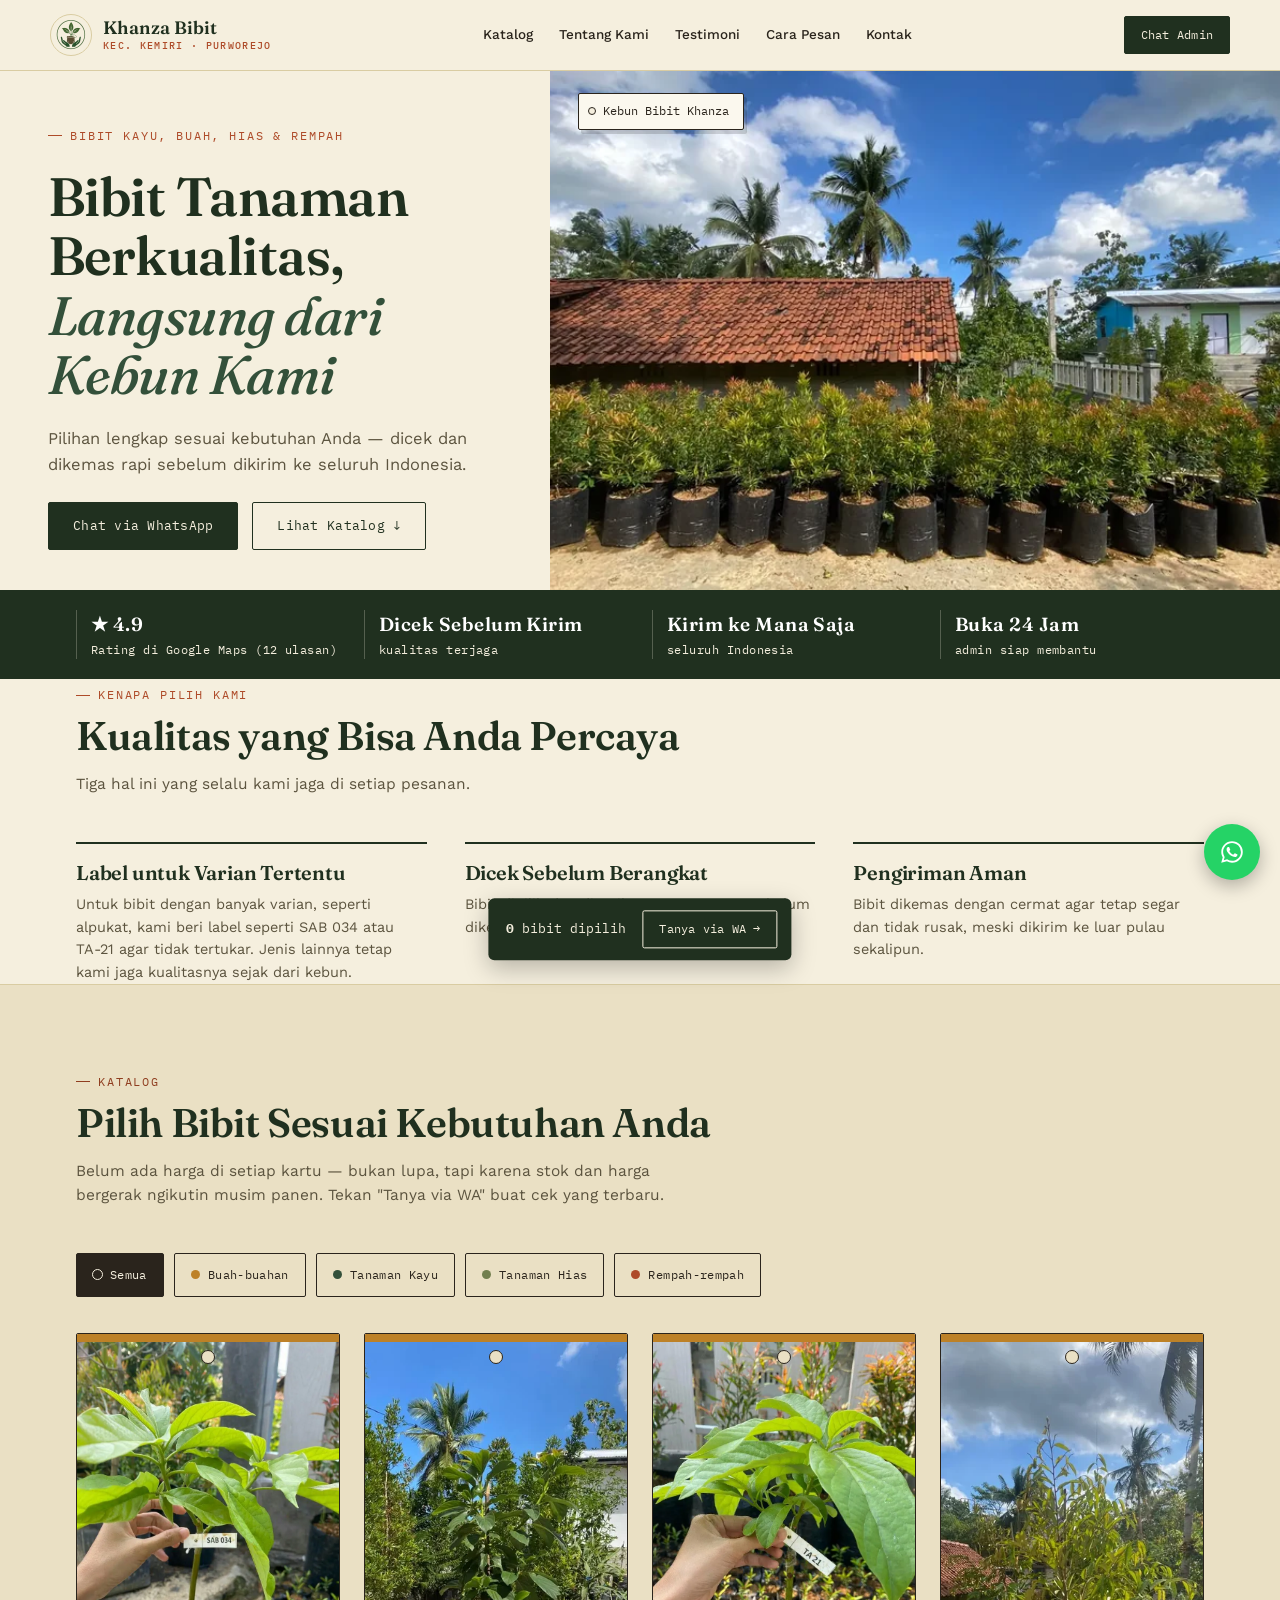
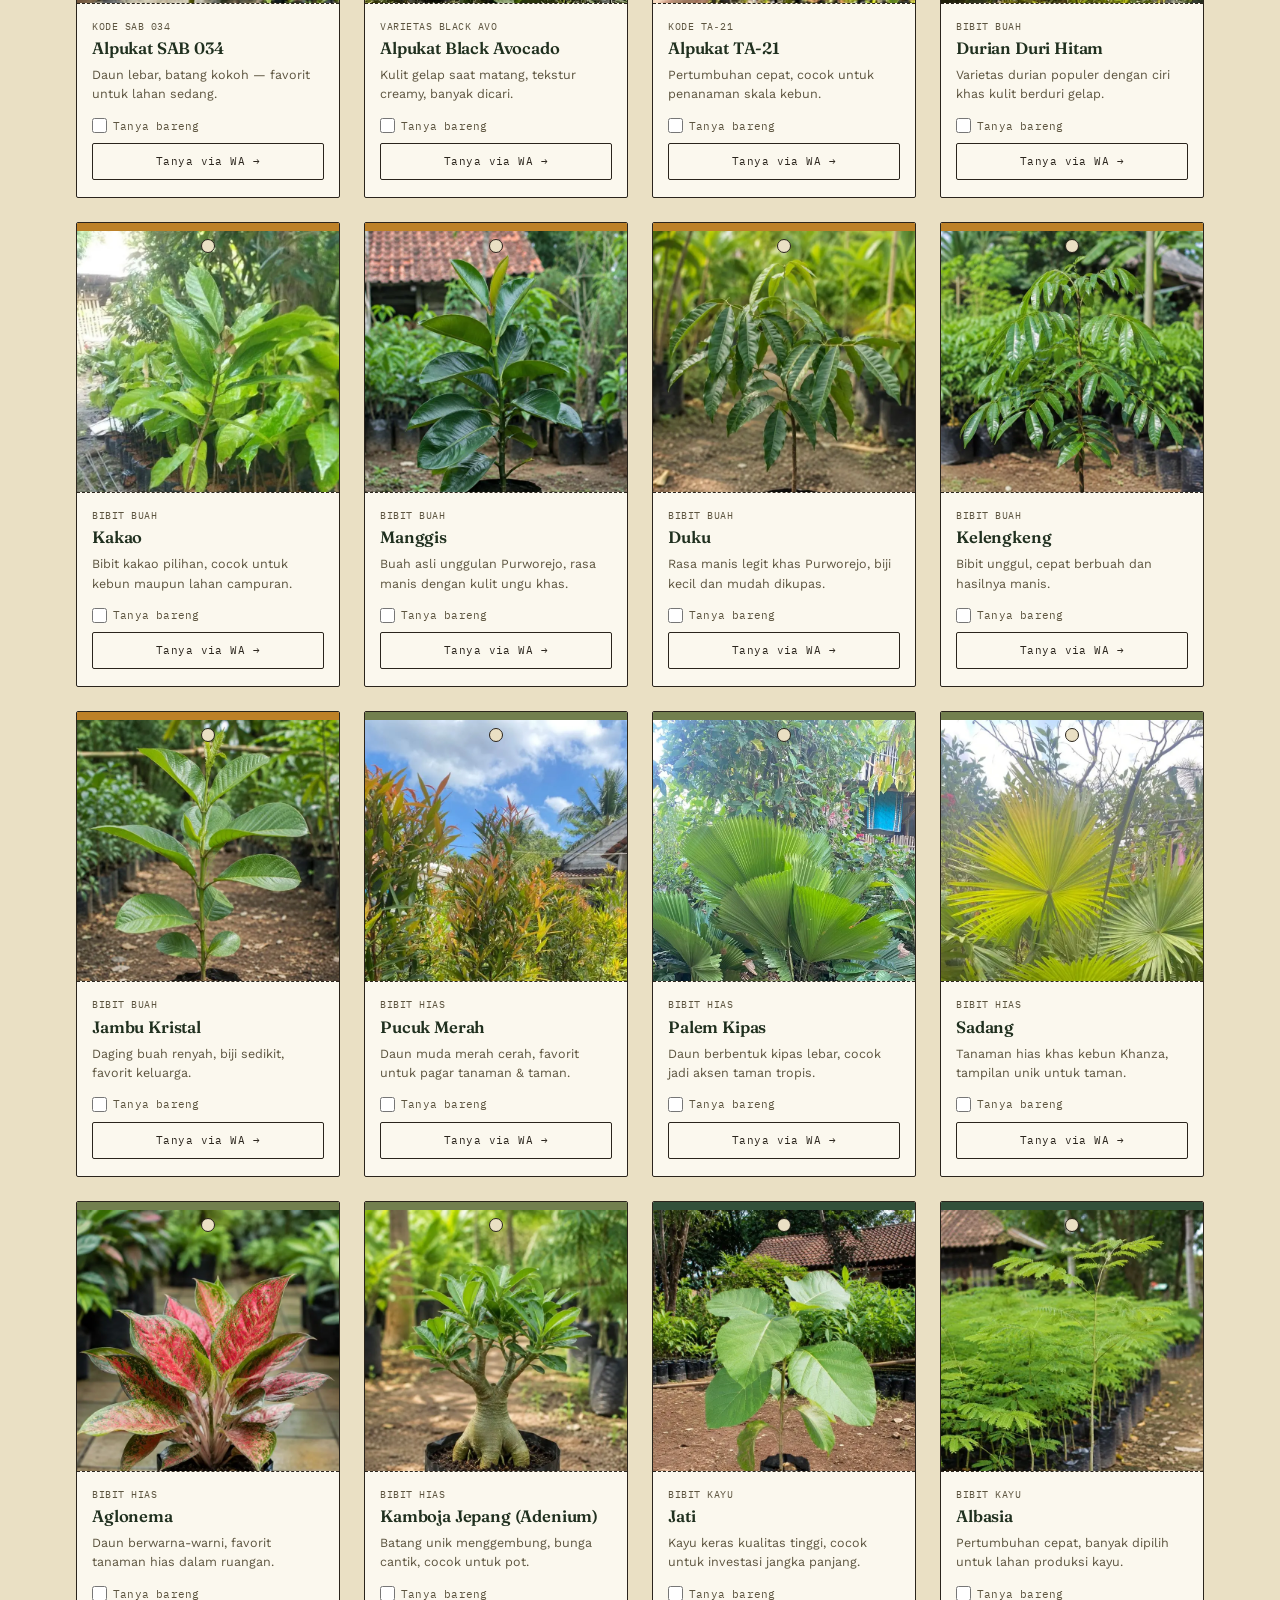
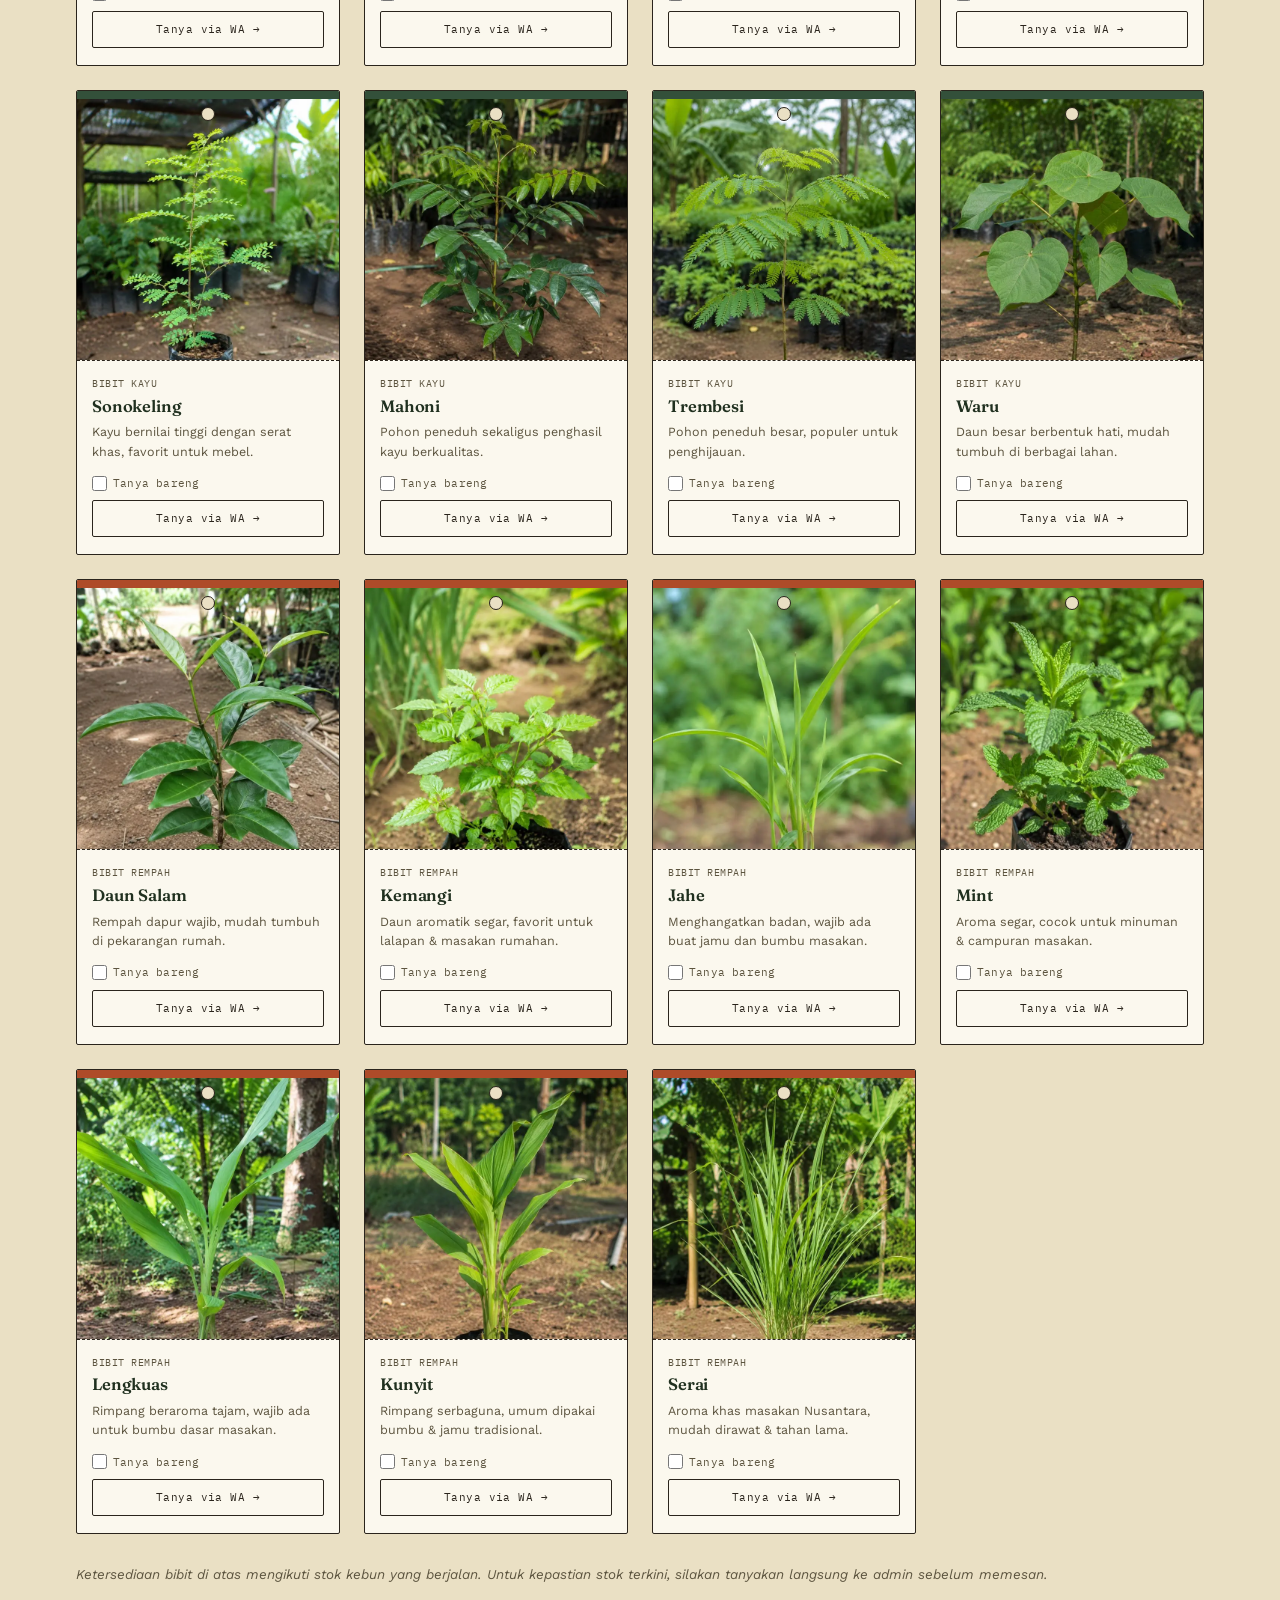
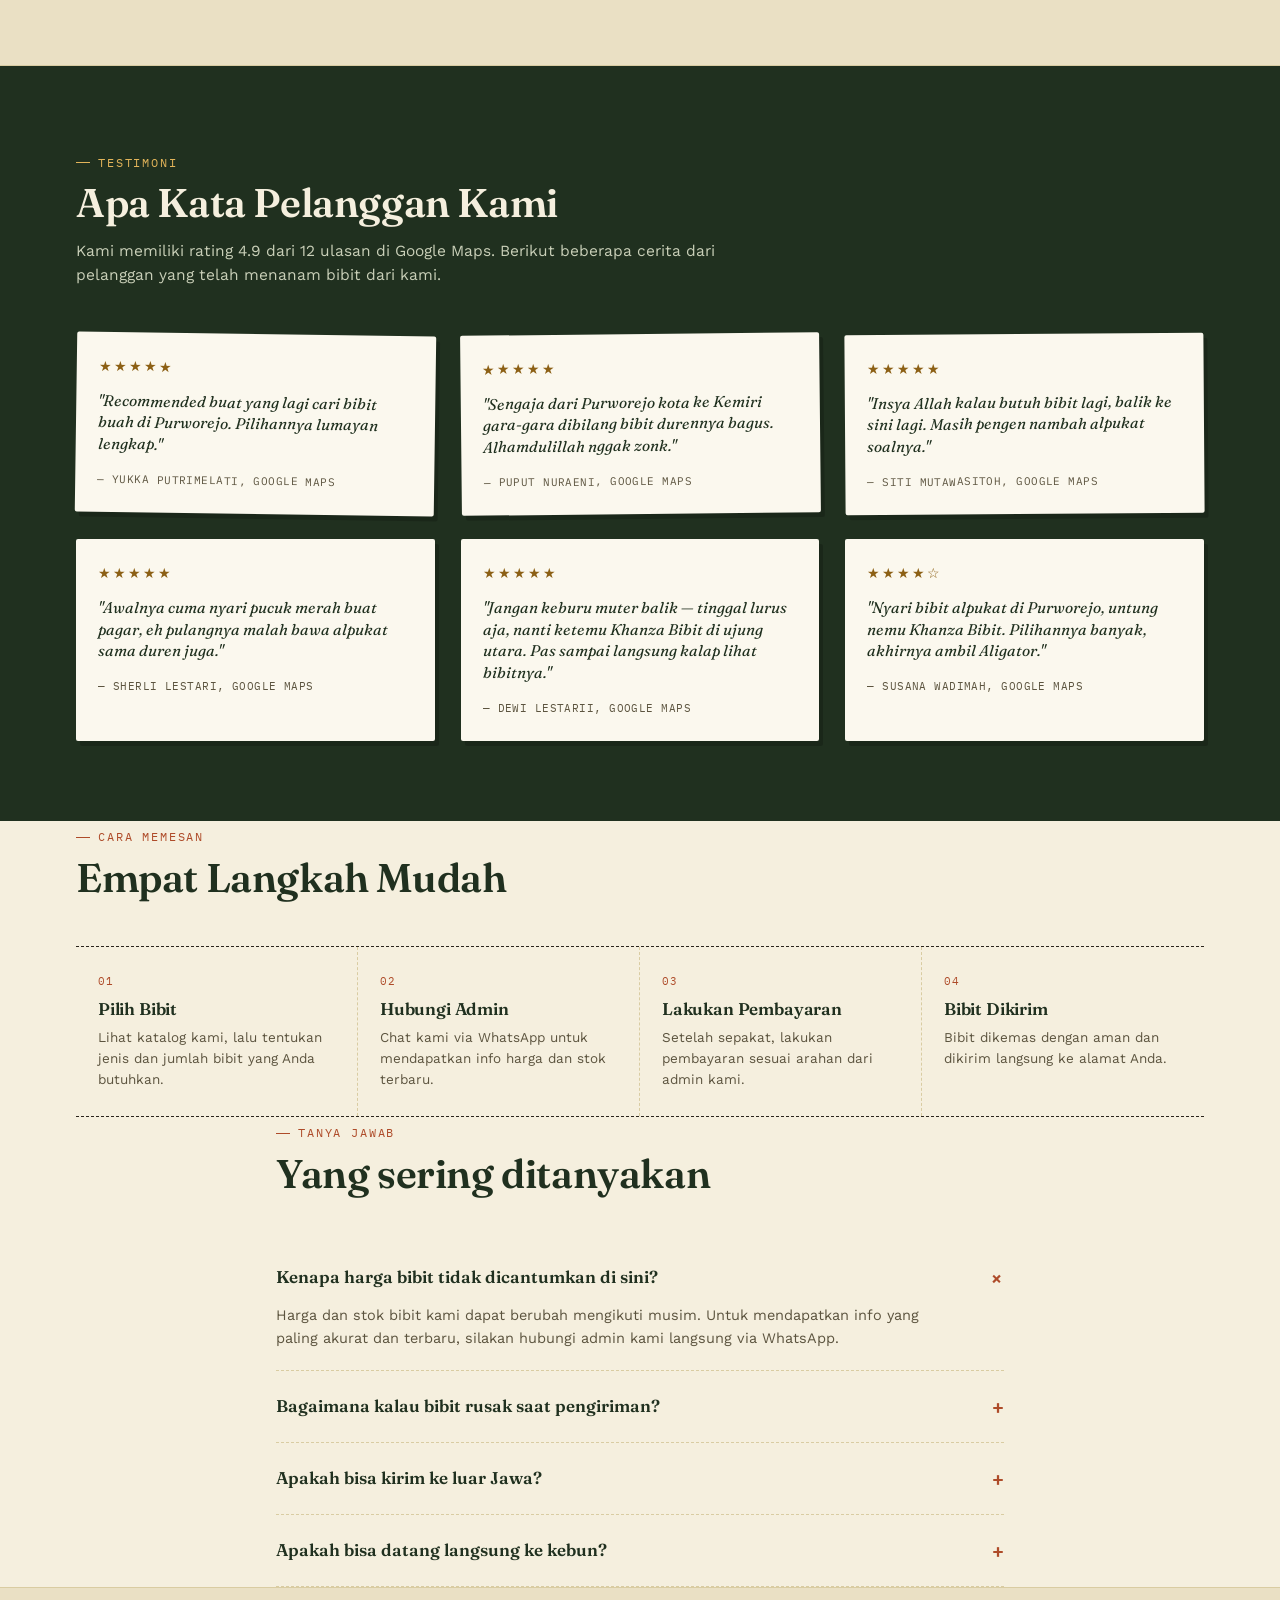
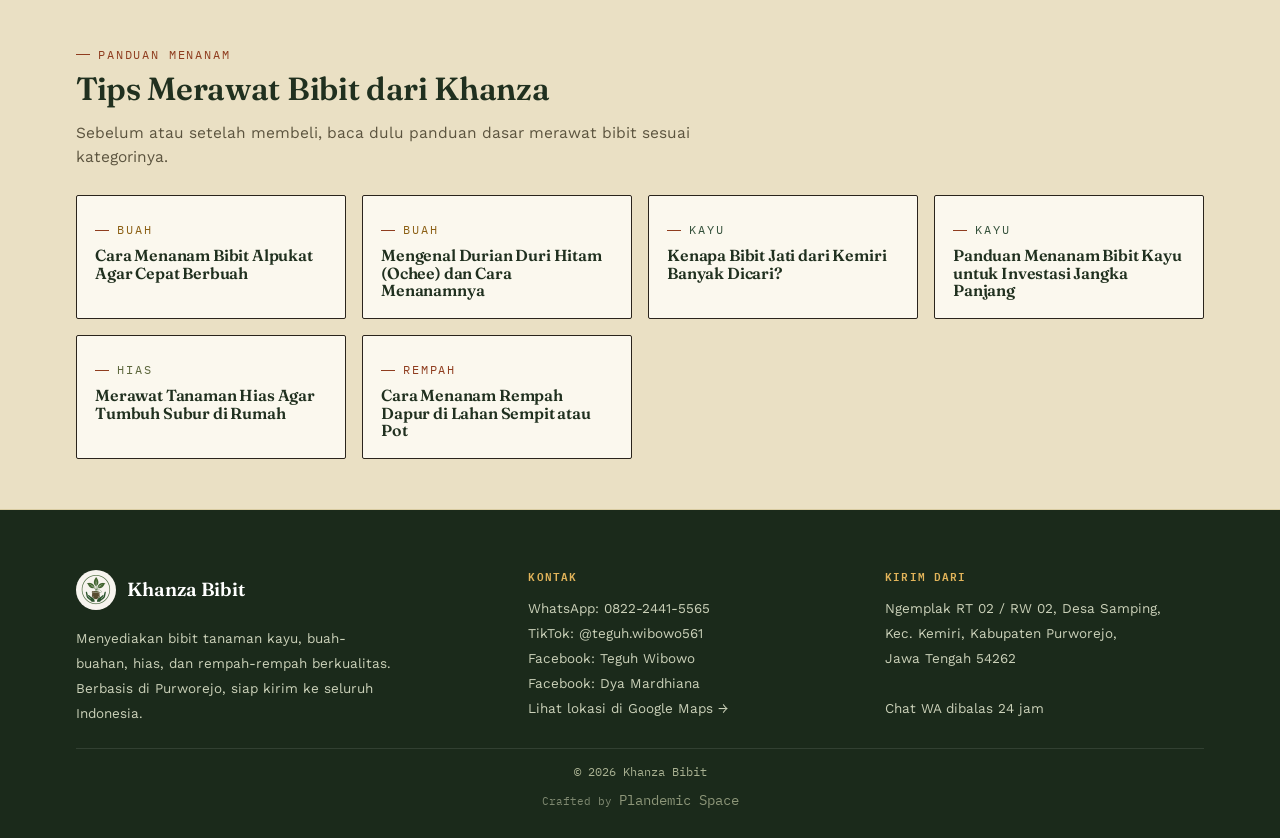
==== commit 2d8854c0: "Add files via upload" ====
--- a/index.html
+++ b/index.html
@@ -689,42 +689,7 @@
 </main>
 
 <!-- FOOTER -->
-<footer id="kontak">
-  <div class="wrap">
-    <div class="footer-grid">
-      <div>
-        <div class="footer-brand">
-          <picture><source srcset="images/site/logo.webp" type="image/webp"><img loading="lazy" src="images/site/logo.png" alt="Logo Khanza Bibit" width="160" height="160"></picture>
-          <span>Khanza Bibit</span>
-        </div>
-        <p style="max-width:320px;">Menyediakan bibit tanaman kayu, buah-buahan, hias, dan rempah-rempah berkualitas. Berbasis di Purworejo, siap kirim ke seluruh Indonesia.</p>
-      </div>
-      <div>
-        <h3>Kontak</h3>
-        <p>
-          <a href="https://wa.me/6282224415565" target="_blank" rel="noopener">WhatsApp: 0822-2441-5565</a><br>
-          <a href="https://www.tiktok.com/@teguh.wibowo561" target="_blank" rel="noopener">TikTok: @teguh.wibowo561</a><br>
-          <a href="https://www.facebook.com/teguh.wibowo.597812" target="_blank" rel="noopener">Facebook: Teguh Wibowo</a><br>
-          <a href="https://www.facebook.com/dya.mardhiana90" target="_blank" rel="noopener">Facebook: Dya Mardhiana</a><br>
-          <a href="https://maps.app.goo.gl/UqwznX7Ne4UvaN2a9" target="_blank" rel="noopener">Lihat lokasi di Google Maps →</a>
-        </p>
-      </div>
-      <div>
-        <h3>Kirim Dari</h3>
-        <p>
-          Ngemplak RT 02 / RW 02, Desa Samping,<br>
-          Kec. Kemiri, Kabupaten Purworejo,<br>
-          Jawa Tengah 54262<br><br>
-          Chat WA dibalas 24 jam
-        </p>
-      </div>
-    </div>
-    <div class="foot-bottom">
-      <span>© 2026 Khanza Bibit. Semua hak dilindungi.</span>
-      <span>Melayani sepenuh hati dari Purworejo</span>
-    </div>
-  </div>
-</footer>
+<div id="footer-slot" data-base=""></div>
 
 <button class="back-to-top" id="backToTop" aria-label="Kembali ke atas">
   <svg width="18" height="18" viewBox="0 0 24 24" fill="none" xmlns="http://www.w3.org/2000/svg" aria-hidden="true">
--- a/css/style.css
+++ b/css/style.css
@@ -365,7 +365,9 @@
   footer h3{ font-family:'IBM Plex Mono', monospace; font-size:11px; letter-spacing:0.1em; text-transform:uppercase; color:#E2B45A; margin-bottom:14px; }
   footer p, footer a{ font-size:13.5px; color:#CBD1B9; text-decoration:none; line-height:1.85; }
   footer a:hover{ color:#fff; }
-  .foot-bottom{ margin-top:46px; padding-top:22px; border-top:1px solid rgba(255,255,255,0.1); font-size:12px; color:#A9B192; display:flex; flex-wrap:wrap; gap:10px; justify-content:space-between; font-family:'IBM Plex Mono', monospace; }
+  .foot-bottom{ margin-top:22px; padding-top:14px; border-top:1px solid rgba(255,255,255,0.1); font-size:12px; color:#A9B192; display:flex; flex-direction:column; align-items:center; gap:6px; text-align:center; font-family:'IBM Plex Mono', monospace; }
+  .foot-credit{ font-size:10.5px; color:#7E8870; }
+  .foot-credit a{ color:#8D9679; }
 
   /* Floating WA button */
   .float-wa{
